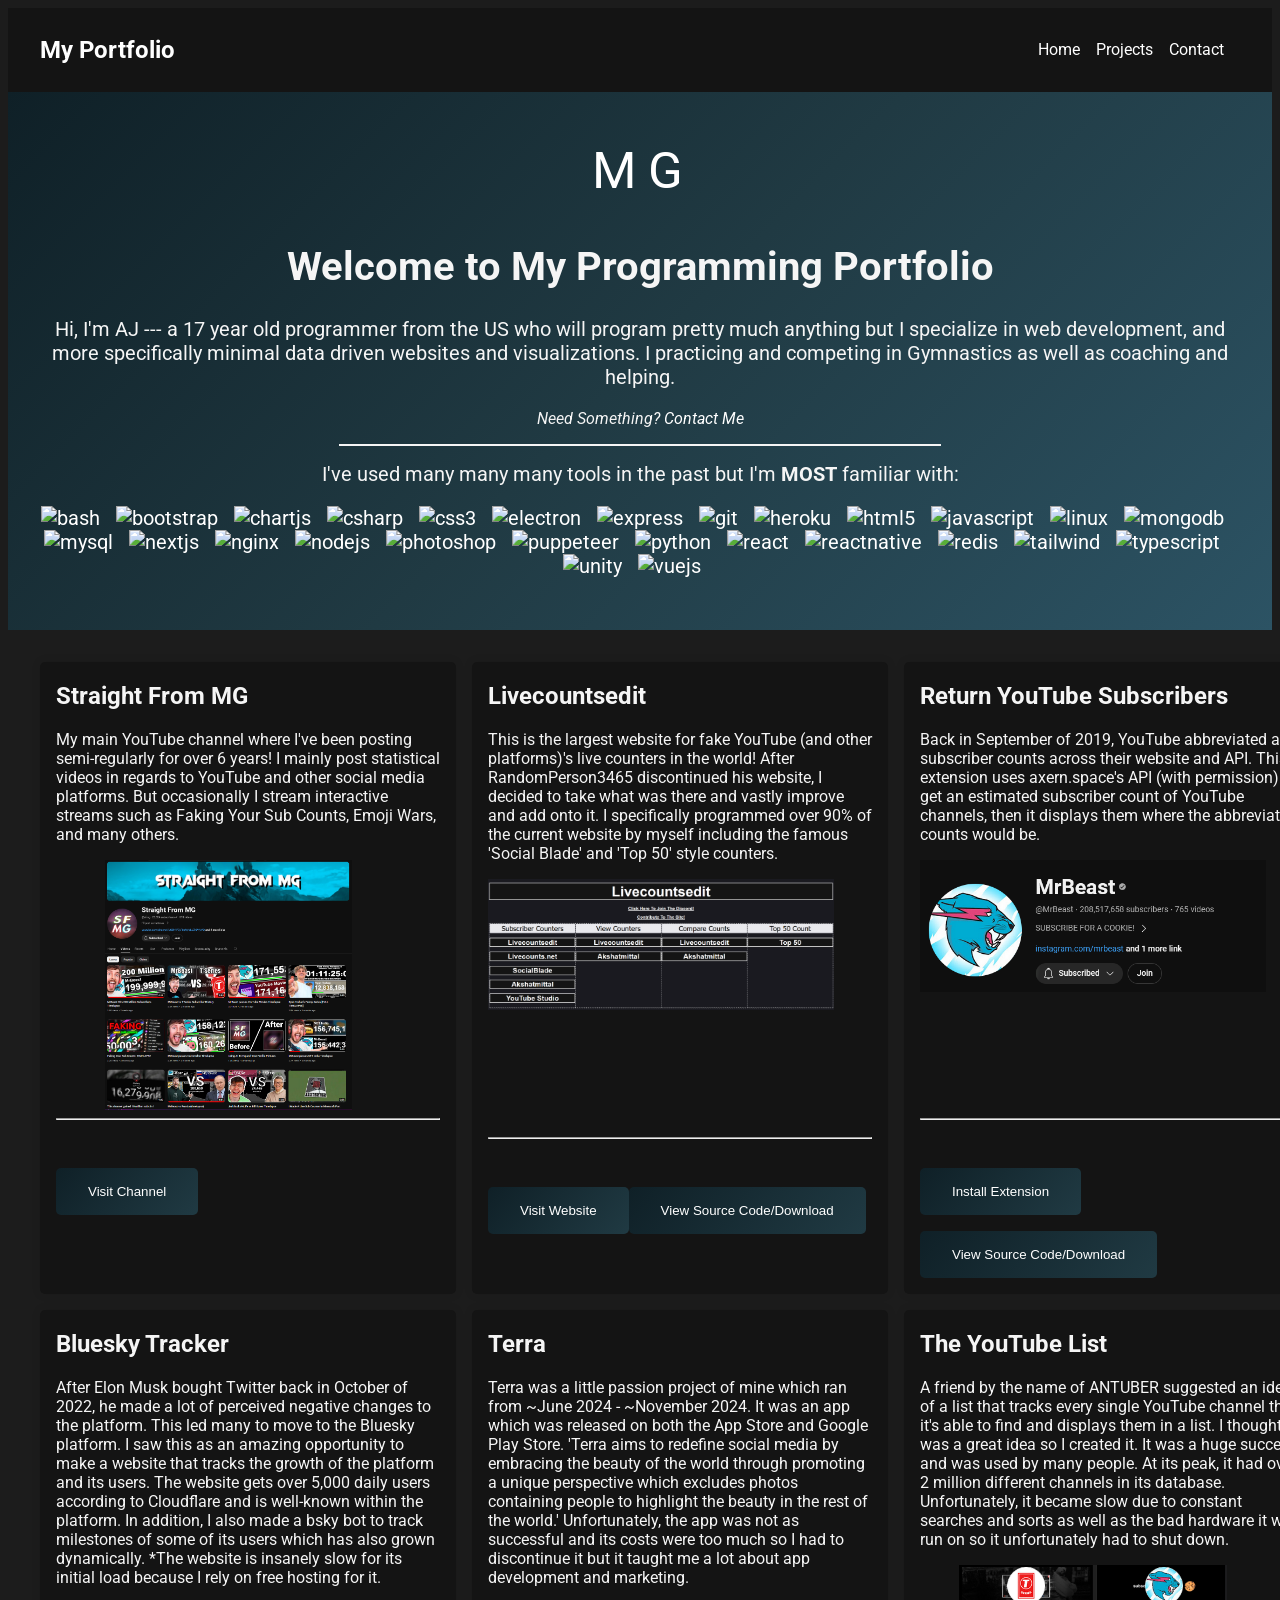
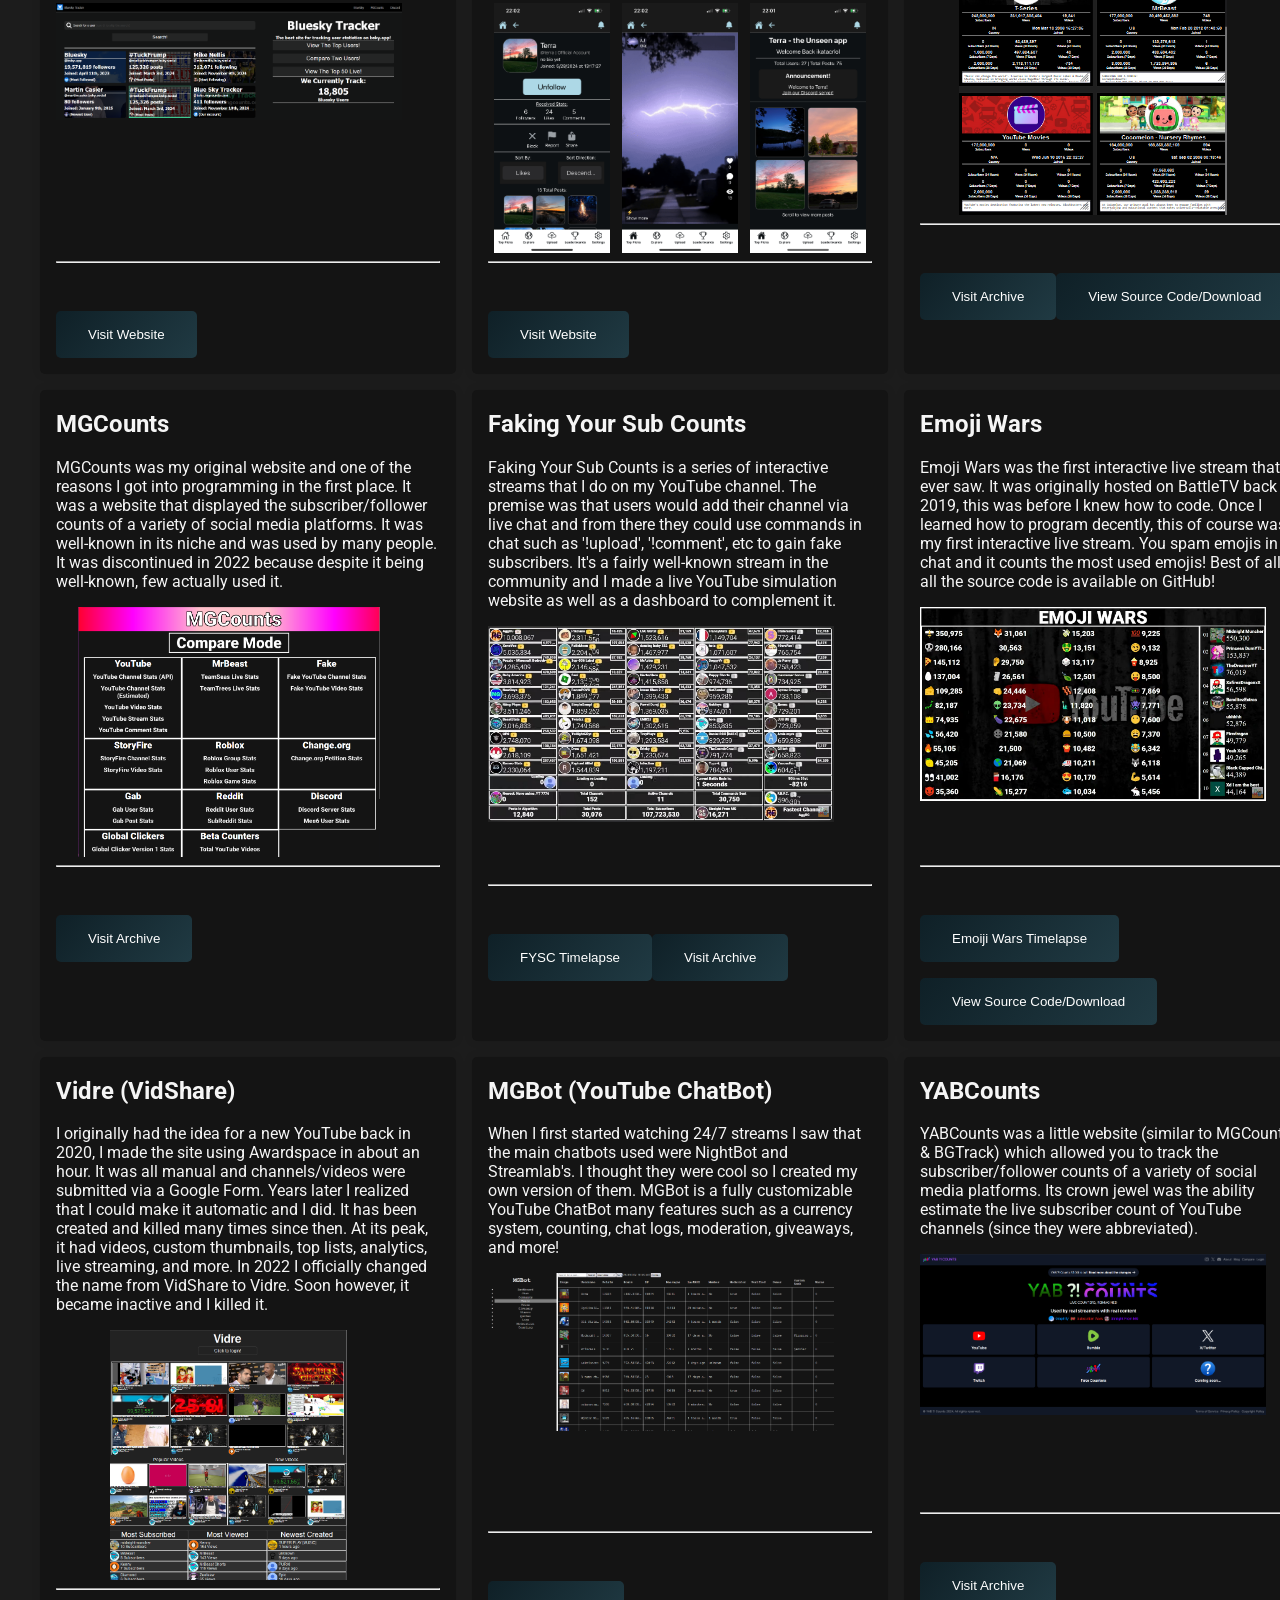
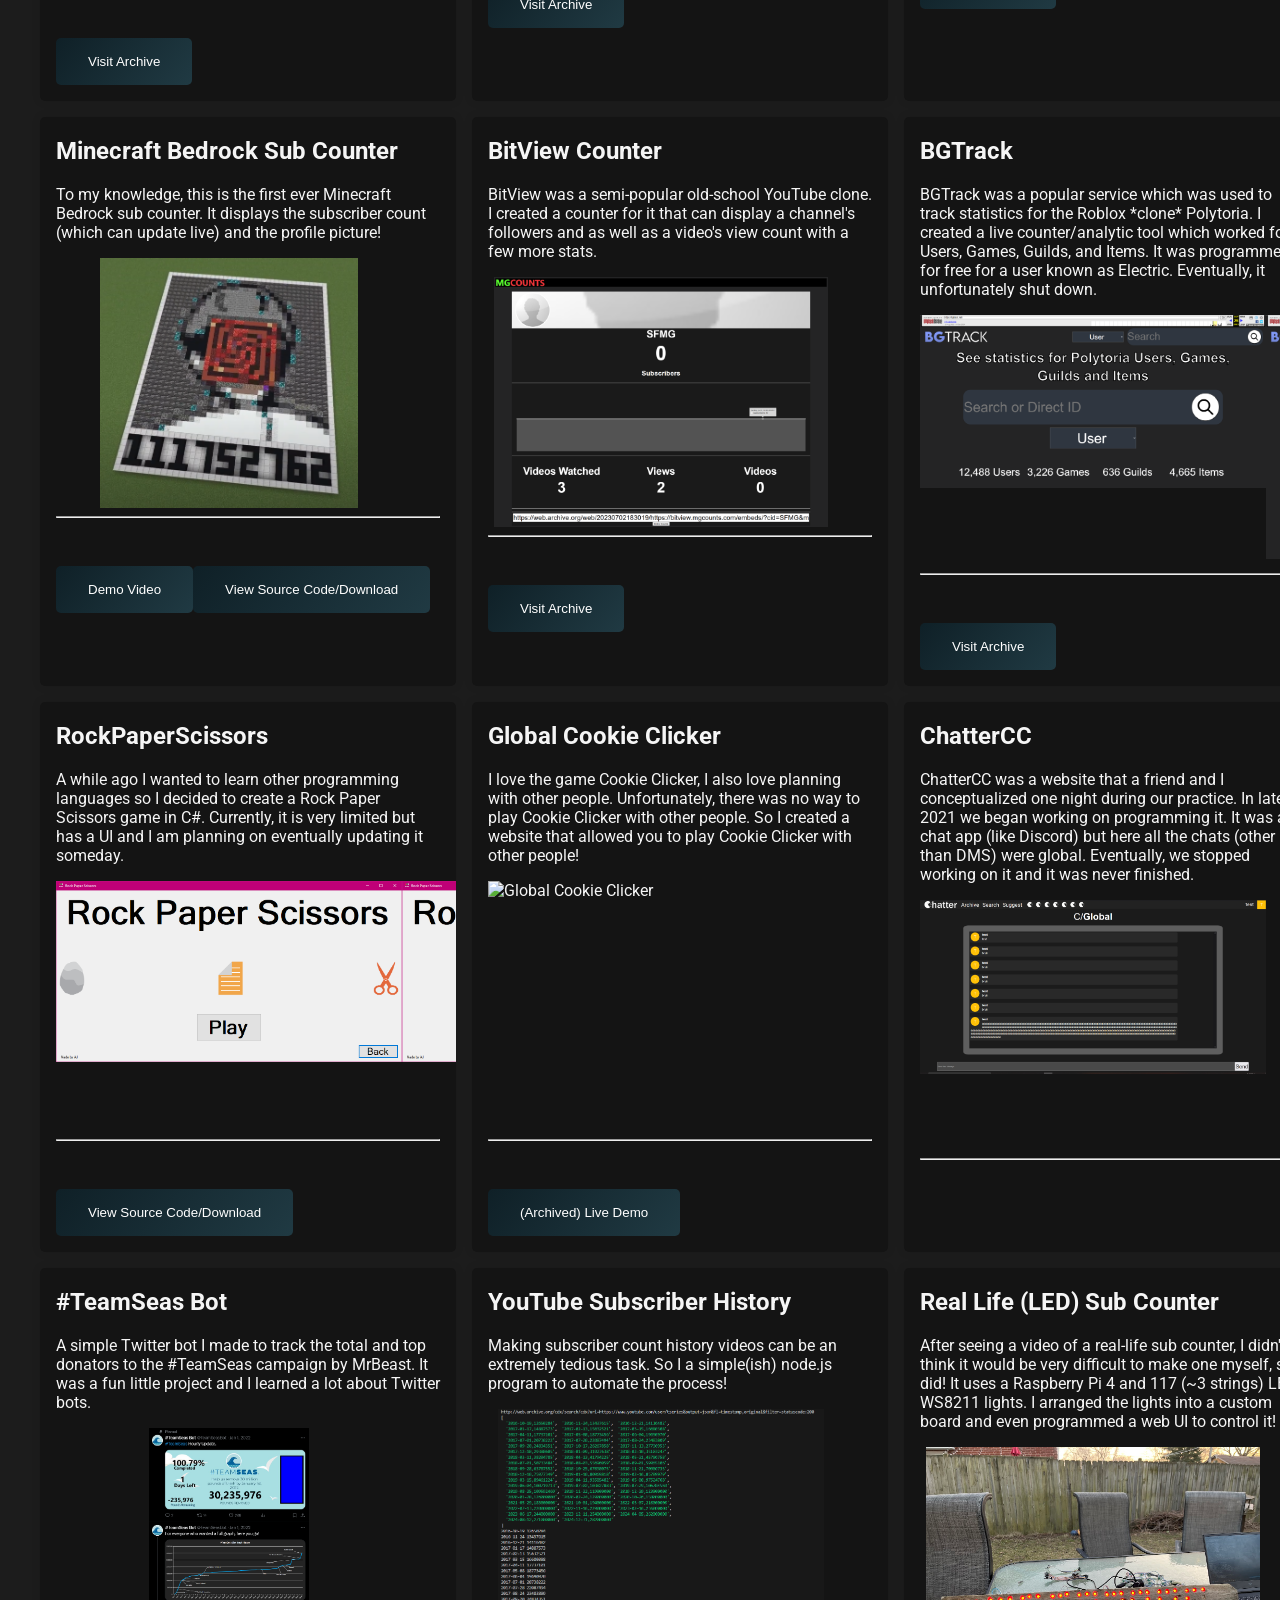
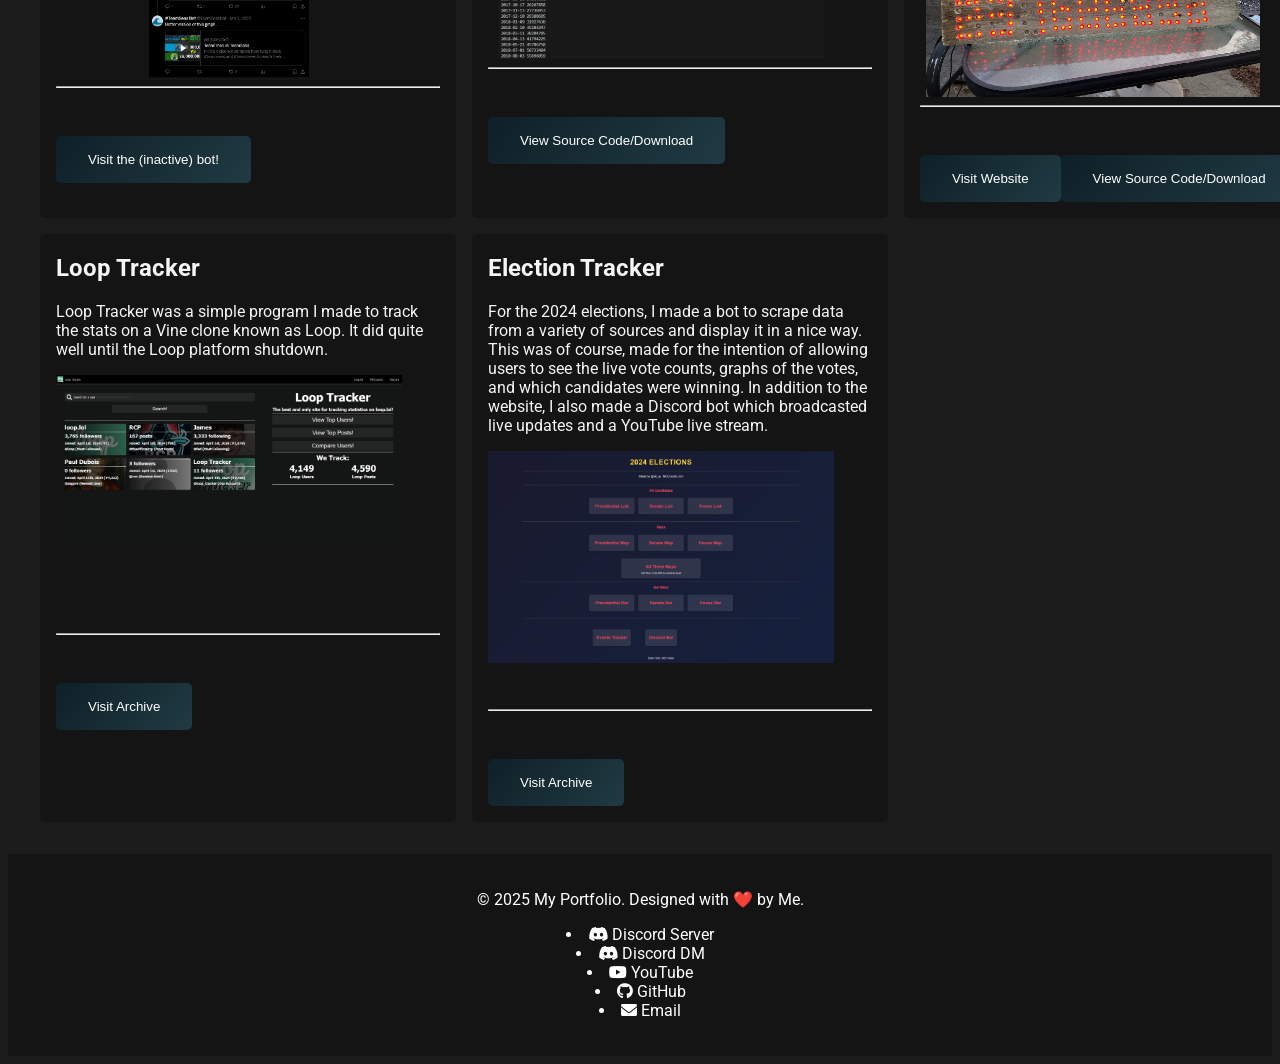
==== index.html @ f65248fb "Update index.html" ====
<!DOCTYPE html>
<html lang="en">

<head>
    <meta charset="UTF-8">
    <meta name="viewport" content="width=device-width, initial-scale=1.0">
    <title>Programming Portfolio</title>
    <link href="https://cdnjs.cloudflare.com/ajax/libs/font-awesome/6.0.0/css/all.min.css" rel="stylesheet">
    <link rel="stylesheet" href="styles.css">
</head>

<body>
    <nav>
        <h1>My Portfolio</h1>
        <ul>
            <li><a href="#">Home</a></li>
            <li><a href="#portfolio">Projects</a></li>
            <li><a href="#contact">Contact</a></li>
        </ul>
    </nav>

    <header class="header">
        <div class="odometer">
            <div class="digit">
                <div class="digit-container digit1 hidden">A B C D E F G F I J K L M N O P Q R S T U V W X Y Z</div>
            </div>
            <div class="digit">
                <div class="digit-container digit2 hidden">A B C D E F G F I J K L M N O P Q R S T U V W X Y Z</div>
            </div>
            <div class="digit">
                <div class="digit-container digit3 hidden">A B C D E F G F I J K L M N O P Q R S T U V W X Y Z</div>
            </div>
            <div class="digit">
                <div class="digit-container digit4 hidden">A B C D E F G F I J K L M N O P Q R S T U V W X Y Z</div>
            </div>
            <div class="digit">
                <div class="digit-container digit5 hidden">A B C D E F G F I J K L M N O P Q R S T U V W X Y Z</div>
            </div>
            <div class="digit">
                <div class="digit-container digit6 hidden">A B C D E F G F I J K L M N O P Q R S T U V W X Y Z</div>
            </div>
            <div class="digit">
                <div class="digit-container digit7 hidden">A B C D E F G F I J K L M N O P Q R S T U V W X Y Z</div>
            </div>
            <div class="digit">
                <div class="digit-container digit8 hidden">A B C D E F G F I J K L M N O P Q R S T U V W X Y Z</div>
            </div>
            <div class="digit">
                <div class="digit-container digit9 hidden">A B C D E F G F I J K L M N O P Q R S T U V W X Y Z</div>
            </div>
            <div class="digit">
                <div class="digit-container digit10 hidden">A B C D E F G F I J K L M N O P Q R S T U V W X Y Z</div>
            </div>
            <div class="digit">
                <div class="digit-container digit11 hidden">A B C D E F G F I J K L M N O P Q R S T U V W X Y Z</div>
            </div>
            <div class="digit">
                <div class="digit-container digit12 hidden">A B C D E F G F I J K L M N O P Q R S T U V W X Y Z</div>
            </div>
            <div class="digit">
                <div class="digit-container digit13 hidden">A B C D E F G F I J K L M N O P Q R S T U V W X Y Z</div>
            </div>
            <div class="digit">
                <div class="digit-container digit14 hidden">A B C D E F G F I J K L M N O P Q R S T U V W X Y Z</div>
            </div>
        </div>
        <h1>Welcome to My Programming Portfolio</h1>
        <p>Hi, I'm AJ --- a 17 year old programmer from the US who will program pretty much anything but I specialize in
            web
            development, and more specifically minimal data driven websites and visualizations. I practicing and
            competing in Gymnastics as well as coaching and helping.</p>
        <i>Need Something? <a href="#footer">Contact Me</a></i>
        <hr>
        <p>I've used many many many tools in the past but I'm <b>MOST</b> familiar with:</p>
        <p id="programs"></p>
    </header>

    <section id="portfolio"></section>

    <modal id="expandedImg">
        <span class="close">&times;</span>
        <img src="" id="img_expanded">
    </modal>

    <footer id="contact">
        <p>&copy; 2025 My Portfolio. Designed with ❤️ by Me.</p>
        <p>
            <li><a href="https://discord.com/invite/UsEfksU"><i class="fab fa-discord"></i> Discord Server</a></li>
            <li><a href="https://discord.com/users/560217167996649483"><i class="fab fa-discord"></i> Discord DM</a>
            </li>
            <li><a href="https://youtube.com/@sfmg"><i class="fab fa-youtube"></i> YouTube</a></li>
            <li><a href="https://github.com/mgcountss"><i class="fab fa-github"></i> GitHub</a></li>
            <li> <a href="mailto:straightfrommgyt@gmail.com"><i class="fas fa-envelope"></i> Email</a></li>
        </p>
    </footer>
    <script src="programs.js"></script>
    <script src="portfolio.js"></script>
    <script src="script.js"></script>
</body>

</html>
---- styles.css ----
@import "https://fonts.googleapis.com/css2?family=Roboto:wght@400;700&display=swap";

body {
    font-family: 'Roboto', sans-serif;
    background: #1c1c1c;
    color: #f5f5f5;
}

a {
    color: #FFF;
    text-decoration: none;
}

a:hover {
    text-decoration: underline;
}

nav {
    background: #141414
}

footer {
    background: #141414;
    color: #fff;
    text-align: center;
    padding: 20px 0;
}

header {
    text-align: center;
    padding: 2rem;
    background-size: 200% 20%;
    background: linear-gradient(135deg, #0f2027, #203a43, #2c5364);
    -webkit-animation: Animation 3s ease infinite;
    -moz-animation: Animation 3s ease infinite;
    animation: Animation 3s ease infinite;
}

nav {
    display: flex;
    justify-content: space-between;
    align-items: center;
    padding: .5rem 2rem;
}

nav h1 {
    color: #fff;
}

nav ul {
    display: flex;
    list-style: none;
}

nav ul li {
    margin-right: 1rem;
}

header h1 {
    font-size: 2.5rem;
}

header p {
    font-size: 1.25rem;
    margin-top: 1rem;
}

header hr {
    width: 50%;
    margin: 1rem auto;
    border: 1px solid #f5f5f5;
}

header p img {
    margin-right: 1rem;
}

#expandedImg {
    /*parent modal*/
    display: none;
    position: fixed;
    z-index: 1;
    padding-top: 100px;
    left: 0;
    top: 0;
    width: 100%;
    height: 100%;
    overflow: auto;
    background-color: rgba(0, 0, 0, 0.9);
}

#img_expanded {
    /*child modal*/
    display: none;
    margin: auto;
    display: block;
    width: 80%;
    max-width: 700px;
    height: auto;
    border-radius: 5px;
    box-shadow: 0 0 10px rgba(0, 0, 0, .1);
    transition: all .3s;
    position: relative;
    cursor: pointer;
}

#img_expanded {
    display: block;
    width: 100%;
    height: 100%;
    object-fit: contain;
    cursor: pointer;
    border-radius: 5px;
    box-shadow: 0 0 10px rgba(0, 0, 0, .1);
    transition: all .3s;
    position: relative;
    width: 30vw;
}

.close {
    position: absolute;
    right: 25px;
    top: 0;
    color: #f1f1f1;
    font-size: 35px;
    font-weight: bold;
    transition: 0.3s;
    cursor: pointer;
}

#portfolio {
    display: grid;
    grid-template-columns: repeat(3, 1fr);
    gap: 1rem;
    padding: 2rem;
}

.project {
    background: #141414;
    padding: 1rem;
    padding-top: 0rem;
    border-radius: 5px;
    box-shadow: 0 0 10px rgba(0, 0, 0, .1);
    transition: all .3s;
    position: relative;
    width: 30vw;
    overflow: hidden;
}

.project-image {
    object-fit: scale-down;
    object-position: top;
}

.button {
    display: inline-block;
    padding: 1rem 2rem;
    color: #fff;
    border: none;
    border-radius: 5px;
    cursor: pointer;
    text-align: center;
    margin-top: 1rem;
    transition: all .5s;
    
    background: linear-gradient(130deg, #0f2027, #203a43, #2c5364);
    background-size: 200% 200%;
    -webkit-animation: Animation 3s ease infinite;
    -moz-animation: Animation 3s ease infinite;
    animation: Animation 3s ease infinite;
}

.button:hover {
    scale: 1.2;
}

@-webkit-keyframes Animation {
    0% {
        background-position: 10% 0%
    }

    50% {
        background-position: 91% 100%
    }

    100% {
        background-position: 10% 0%
    }
}

@-moz-keyframes Animation {
    0% {
        background-position: 10% 0%
    }

    50% {
        background-position: 91% 100%
    }

    100% {
        background-position: 10% 0%
    }
}

@keyframes Animation {
    0% {
        background-position: 10% 0%
    }

    50% {
        background-position: 91% 100%
    }

    100% {
        background-position: 10% 0%
    }
}

@keyframes identifier {}

.extra-space {
    margin-bottom: 2rem;
}

.img-grid {
    display: flex;
}

/*odometer styles*/
.odometer {
    height: 1.5em;
    width: 100%;
    padding-top: 1rem;
    color: #fff;
    text-align: center;
    display: inline-block;
    font-size: 4vw;
}

.digit {
    margin: -.5vw;
    display: inline-block;
    height: 1.5em;
    width: 1em;
    overflow: hidden;
}

.digit:first-child {
    border-left: none;
}

.digit-container {
    line-height: 1.5em;
}

.hidden {
    display: none;
}

.animate1 {
    -webkit-animation: slide 3s ease infinite;
    animation: slide 3s ease infinite;
}

.animate2 {
    -webkit-animation: slide 3s ease-out infinite;
    animation: slide 3s ease-out infinite;
}

.animate3 {
    -webkit-animation: slide 3s ease-in-out infinite;
    animation: slide 3s ease-in-out infinite;
}

@-webkit-keyframes slide {
    0% {
        -webkit-transform: translateY(-10em);
    }

    60% {
        transform: translateY(0);
    }

    100% {
        -webkit-transform: translateY(0);
    }
}

@keyframes slide {
    0% {
        transform: translateY(-10em);
    }

    60% {
        transform: translateY(0);
    }

    100% {
        transform: translateY(0);
    }
}
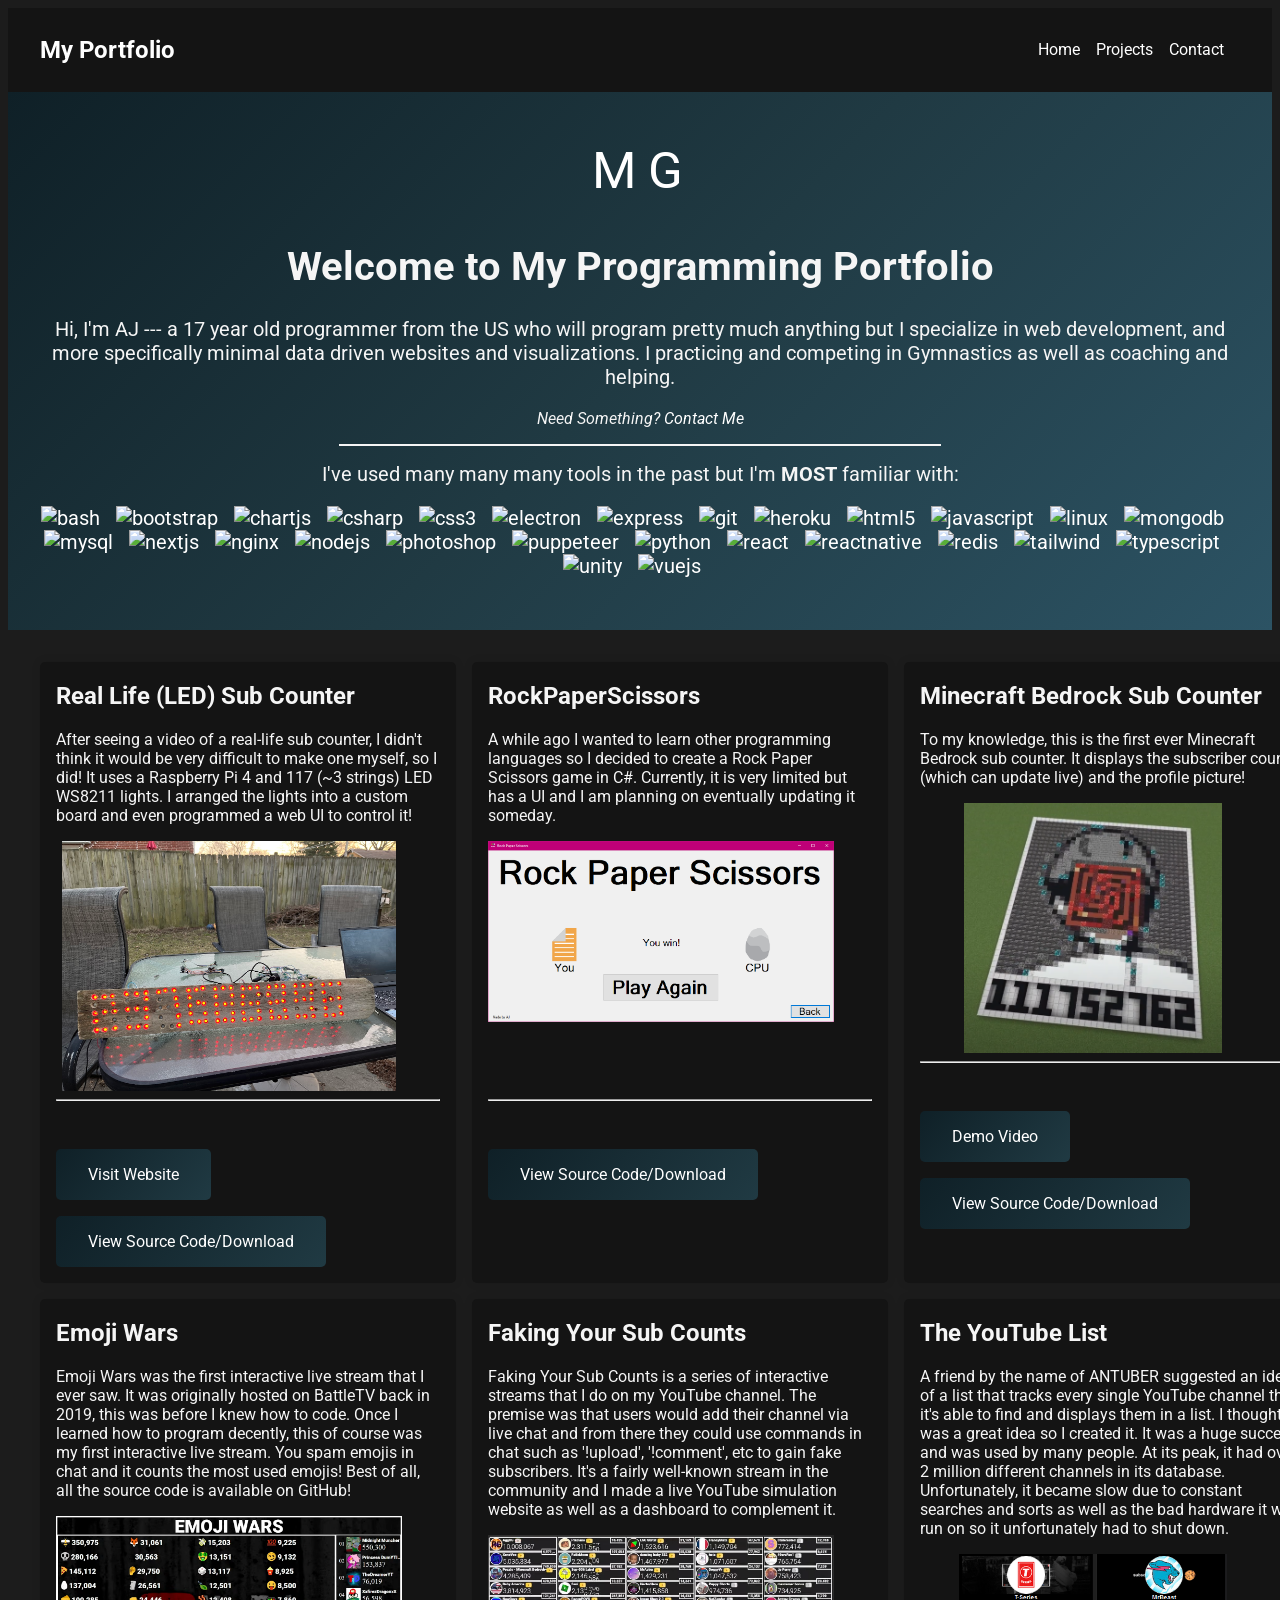
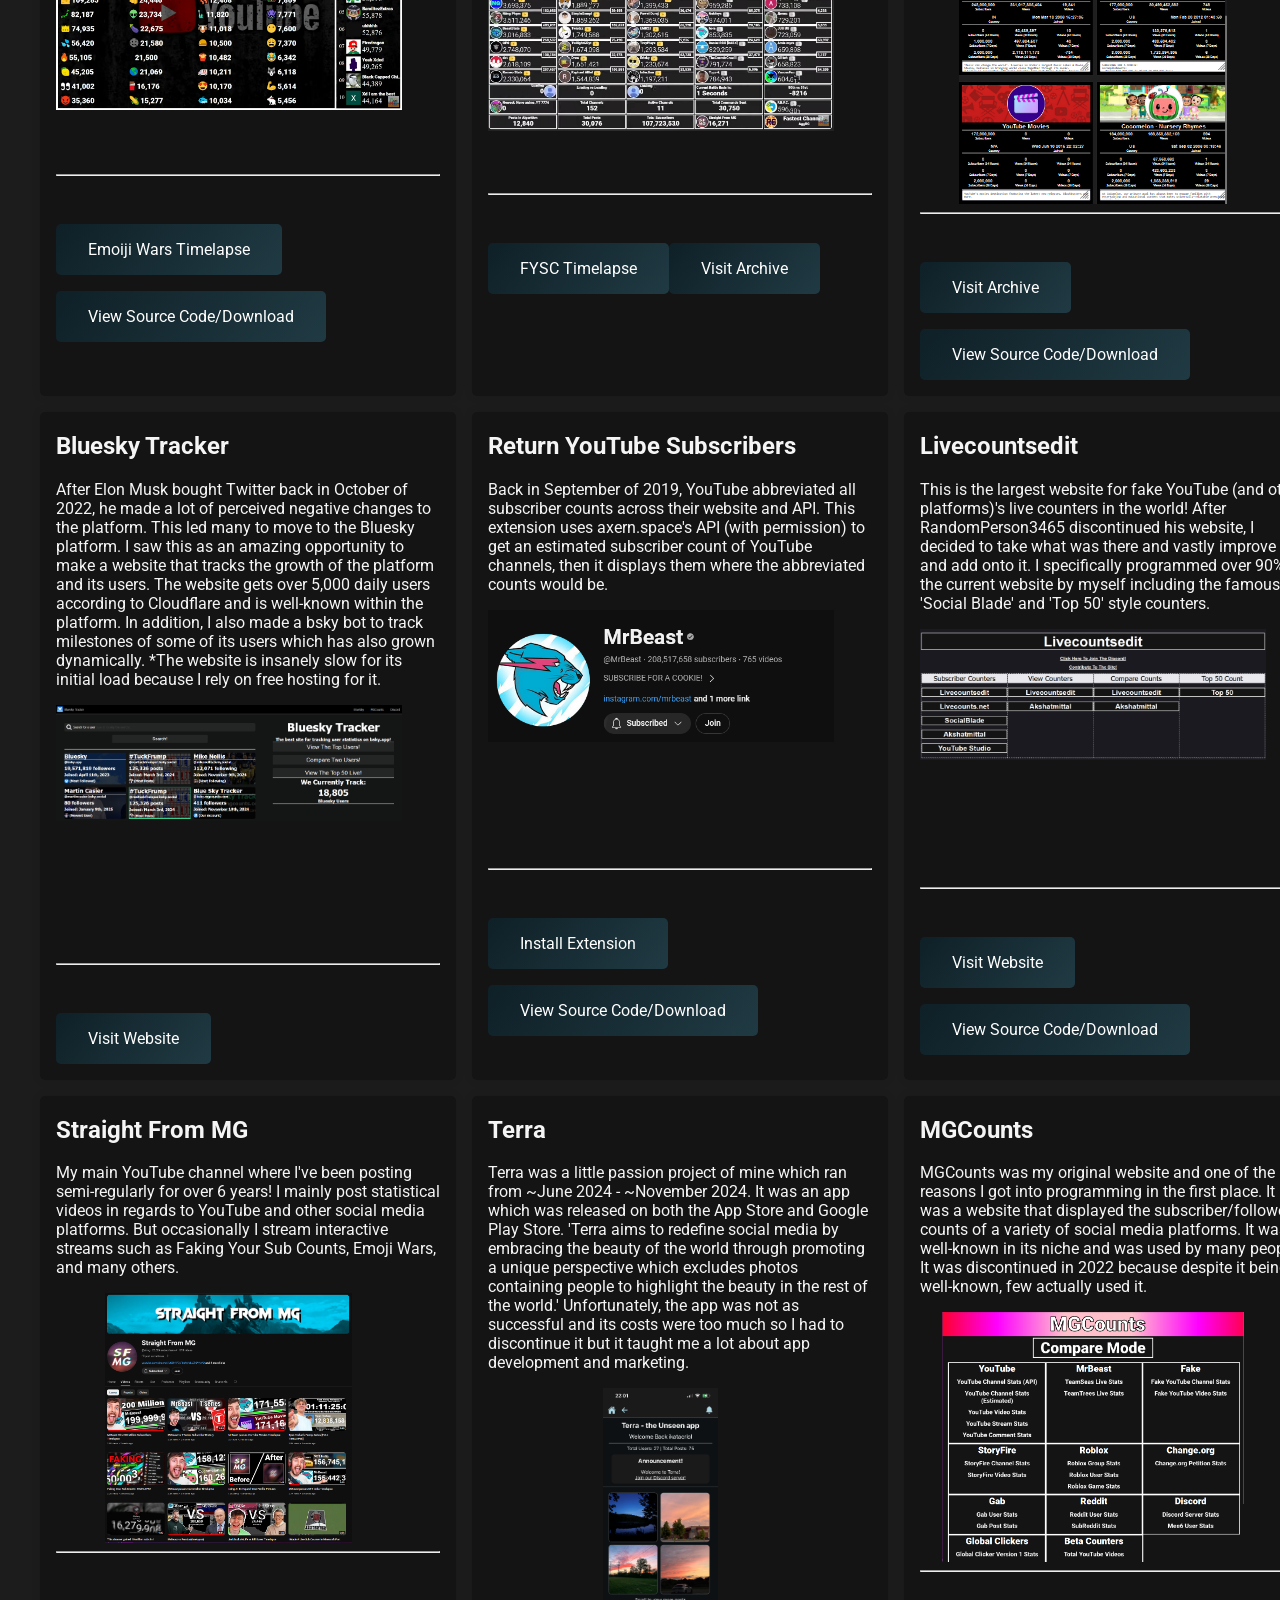
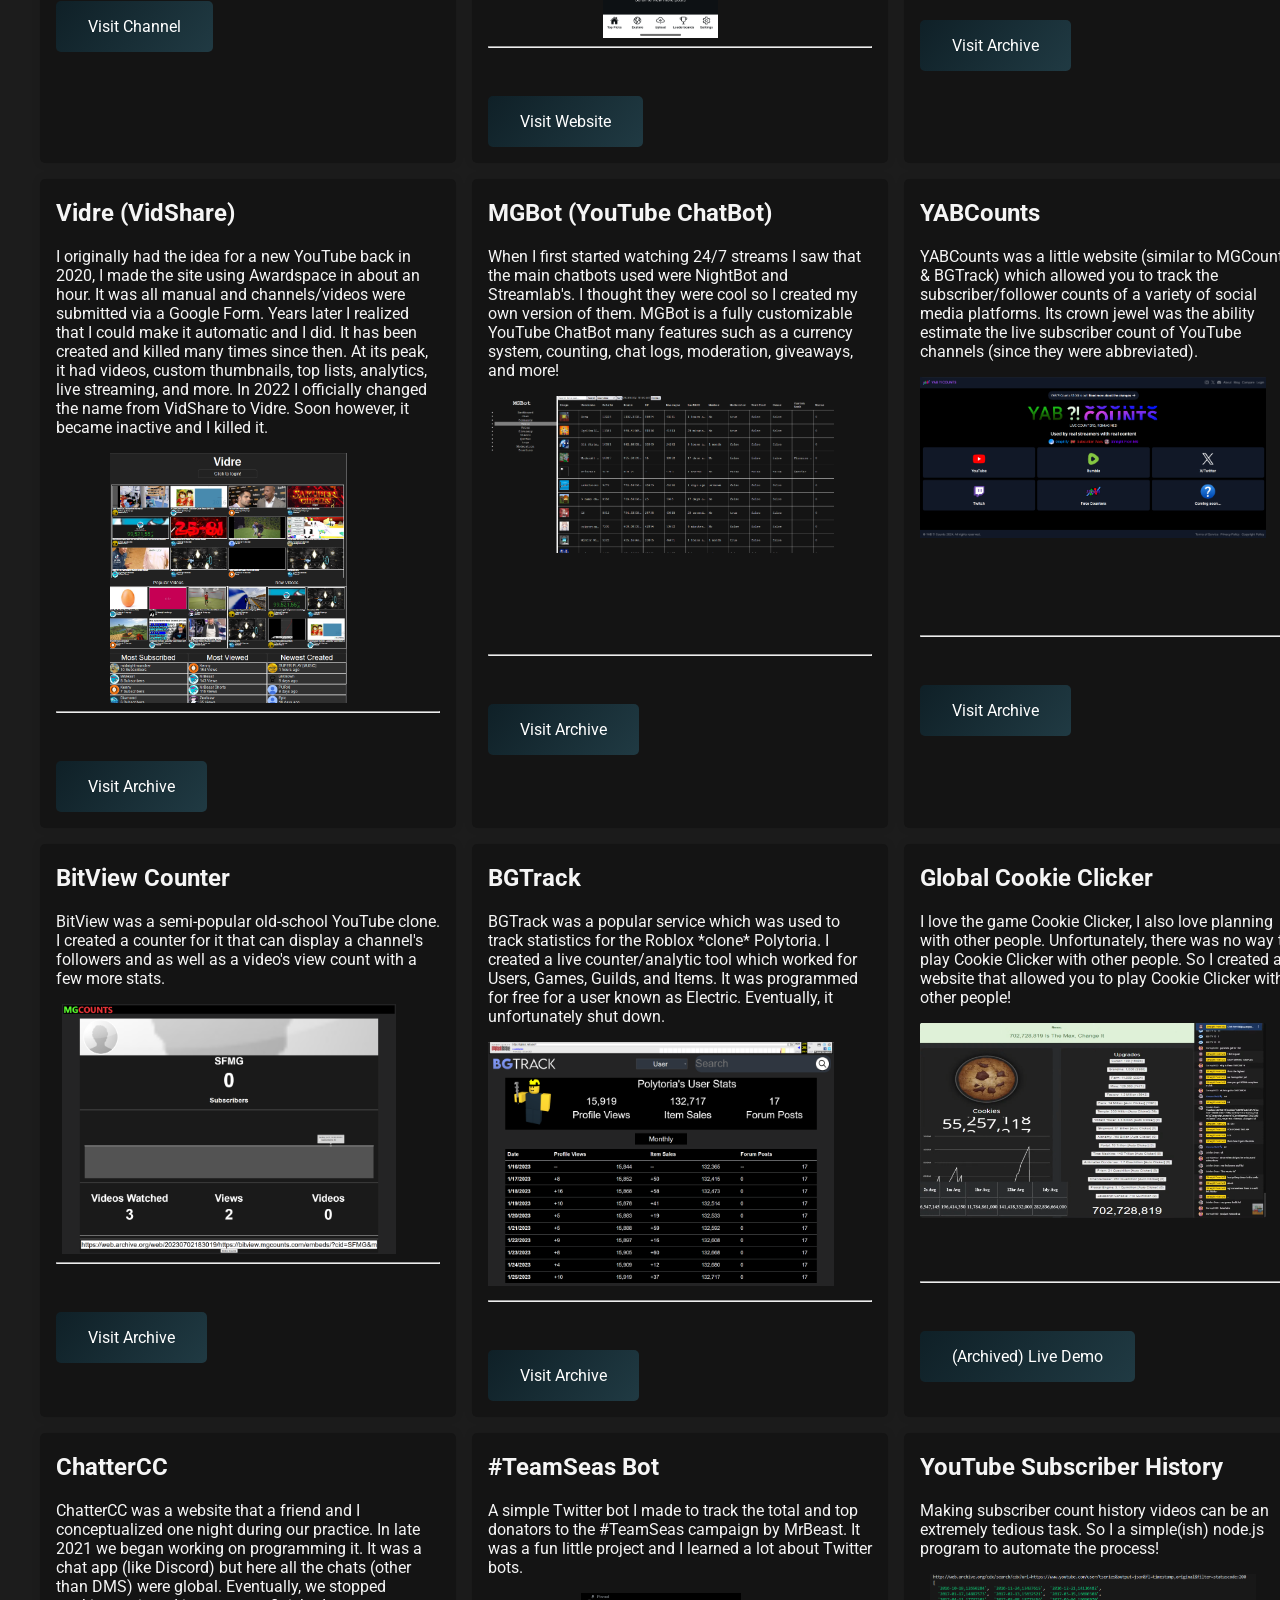
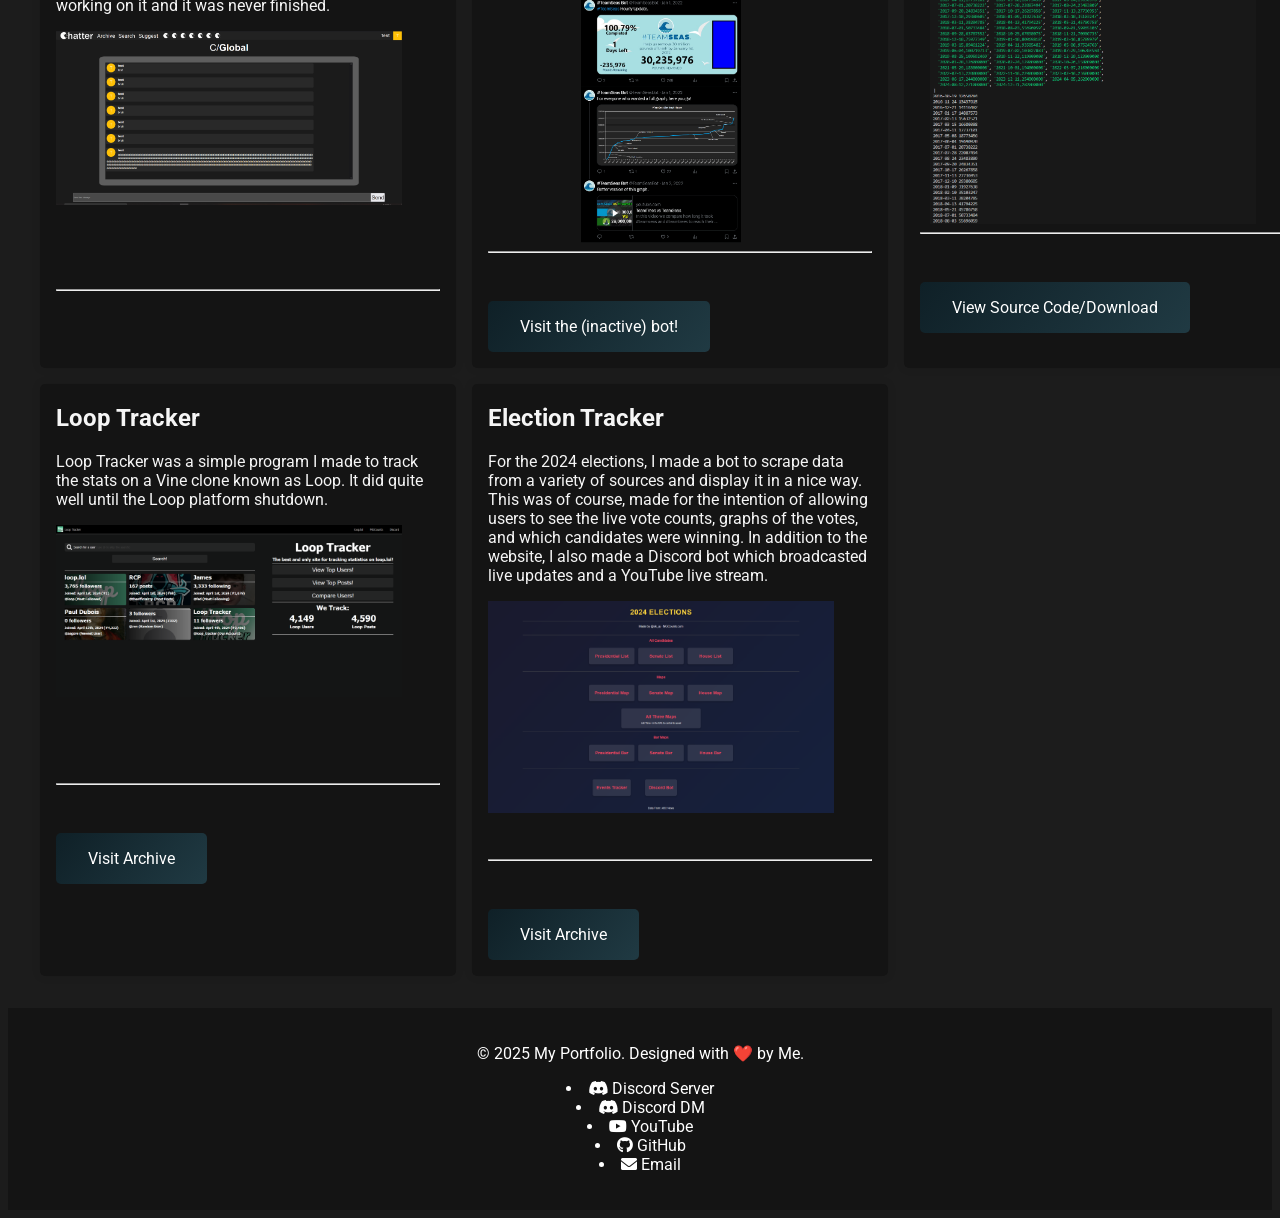
==== commit 50f3f963: "Update index.html" ====
--- a/index.html
+++ b/index.html
@@ -7,6 +7,8 @@
     <title>Programming Portfolio</title>
     <link href="https://cdnjs.cloudflare.com/ajax/libs/font-awesome/6.0.0/css/all.min.css" rel="stylesheet">
     <link rel="stylesheet" href="styles.css">
+    <script async src="https://pagead2.googlesyndication.com/pagead/js/adsbygoogle.js?client=ca-pub-5666487244102554"
+    crossorigin="anonymous"></script>
 </head>
 
 <body>
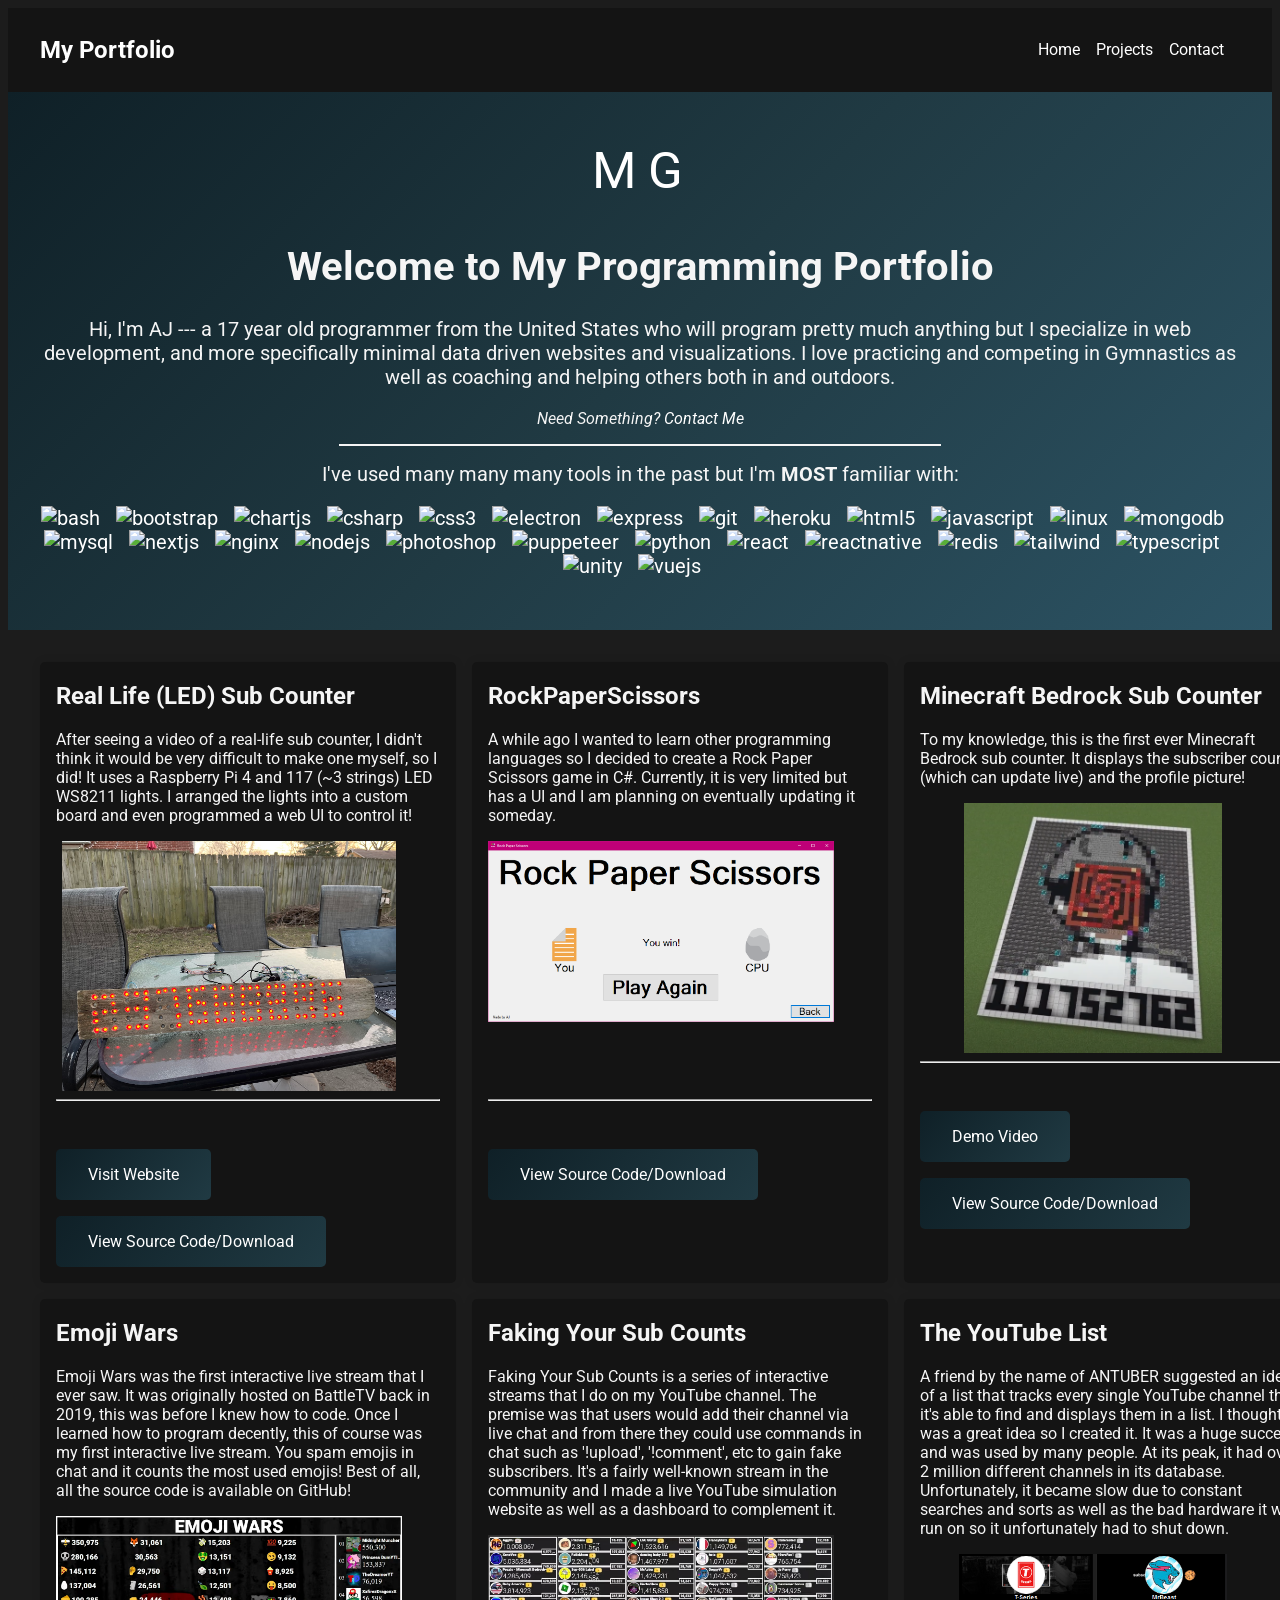
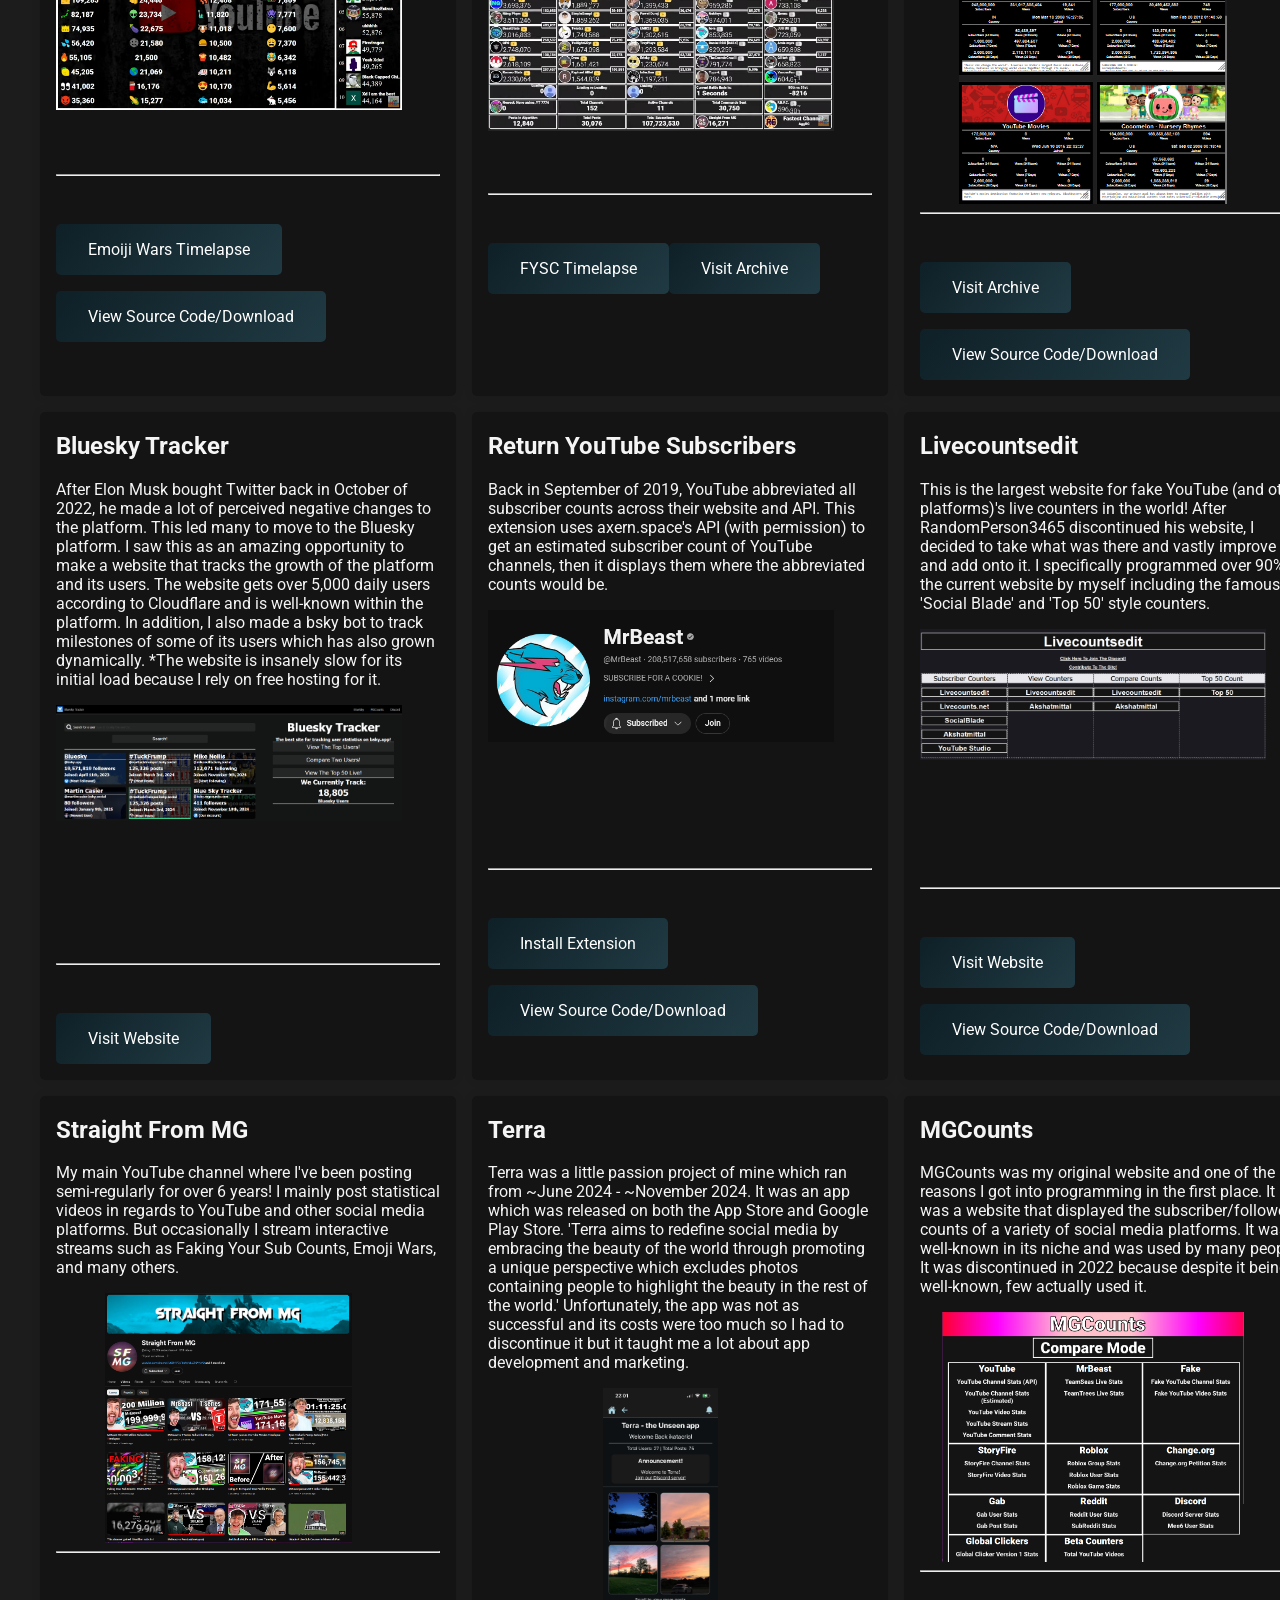
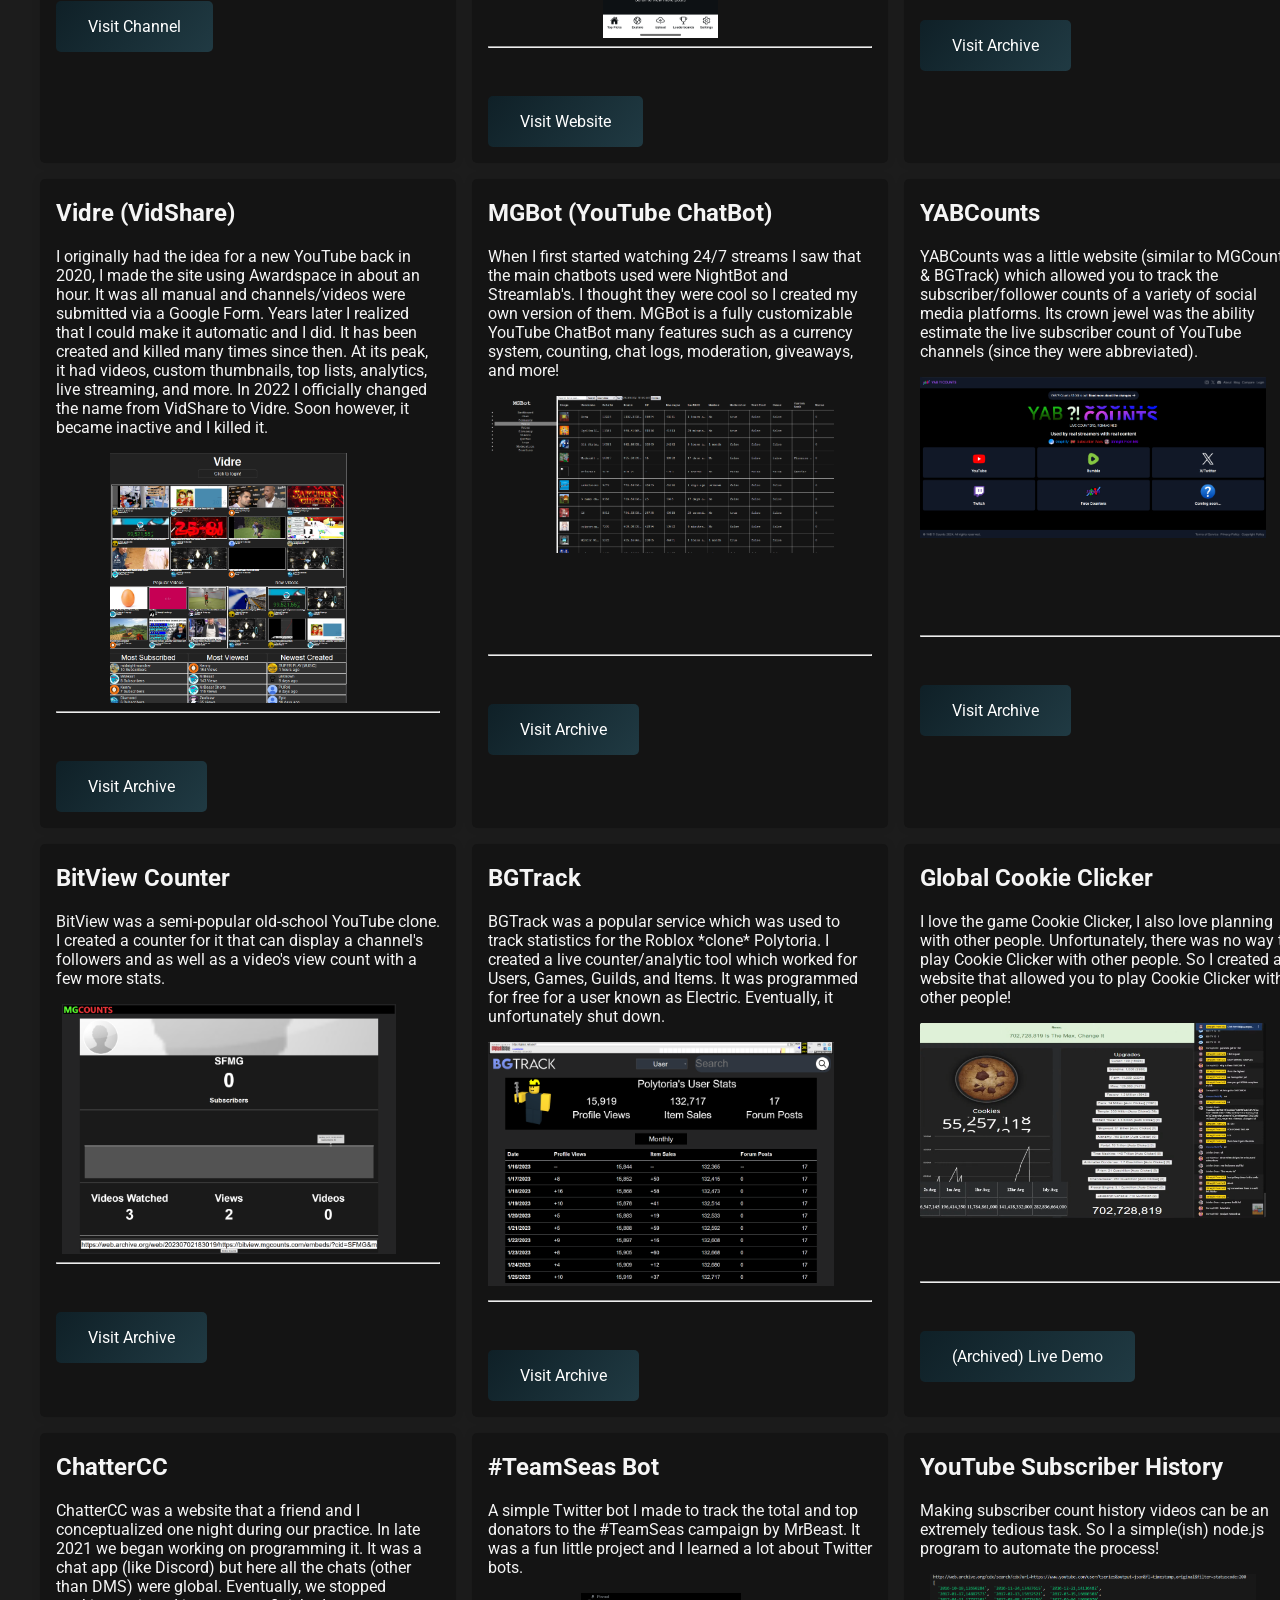
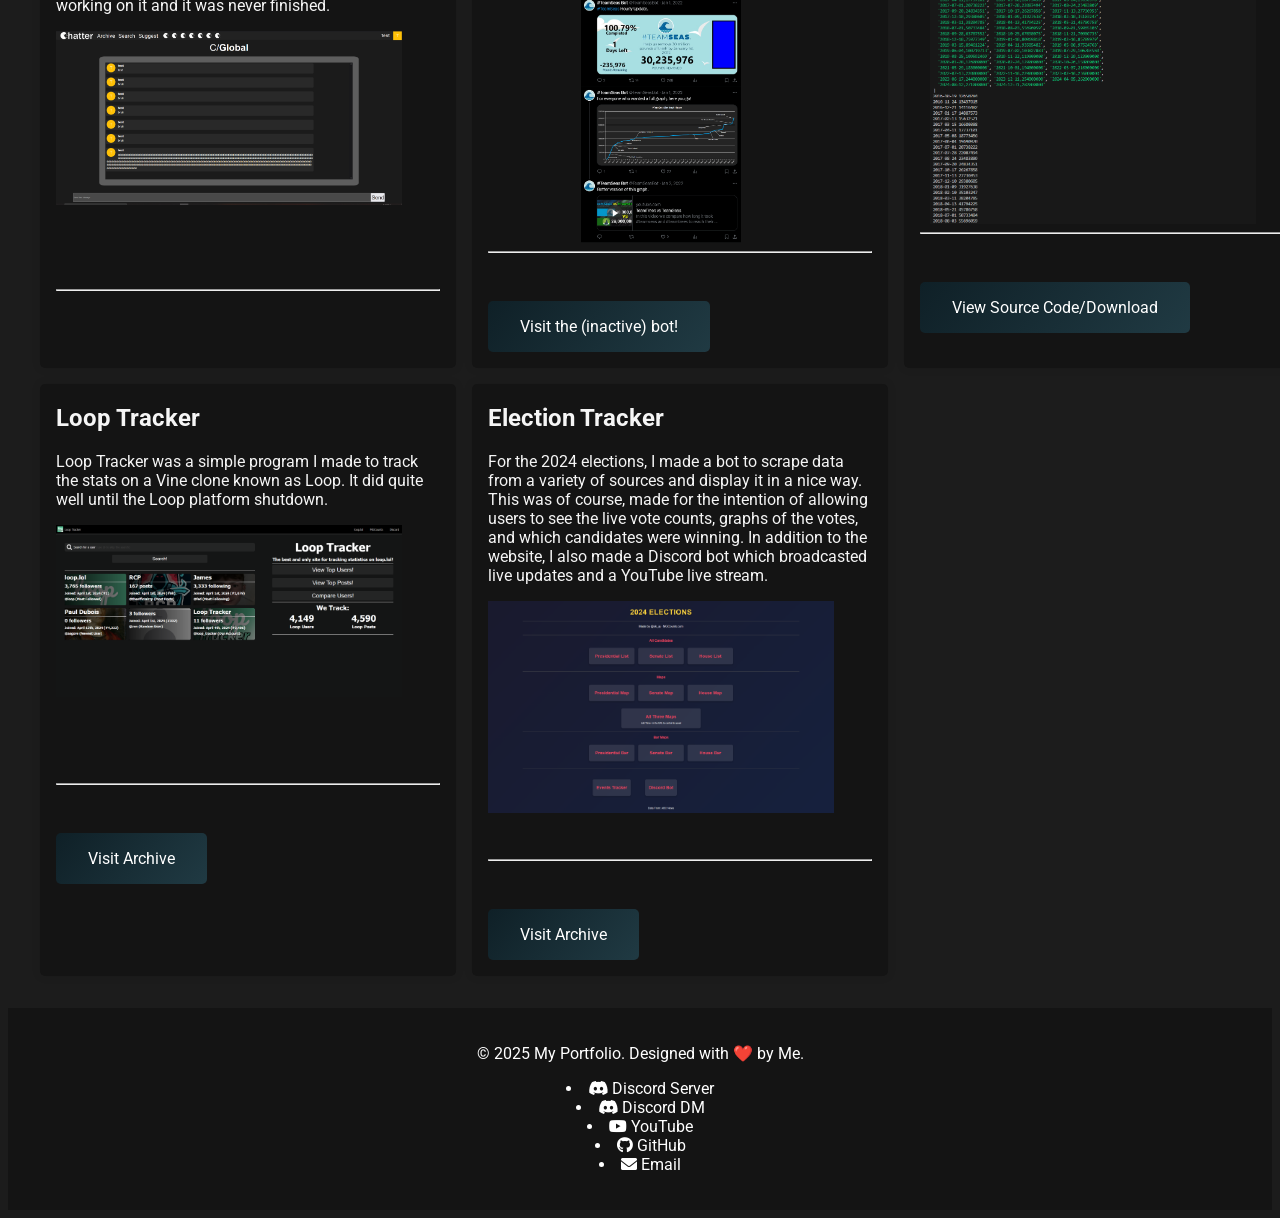
==== commit fbd06b3c: "Update index.html" ====
--- a/index.html
+++ b/index.html
@@ -67,10 +67,9 @@
             </div>
         </div>
         <h1>Welcome to My Programming Portfolio</h1>
-        <p>Hi, I'm AJ --- a 17 year old programmer from the US who will program pretty much anything but I specialize in
-            web
-            development, and more specifically minimal data driven websites and visualizations. I practicing and
-            competing in Gymnastics as well as coaching and helping.</p>
+        <p>Hi, I'm AJ --- a 17 year old programmer from the United States who will program pretty much anything but I specialize in
+            web development, and more specifically minimal data driven websites and visualizations. I love practicing and
+            competing in Gymnastics as well as coaching and helping others both in and outdoors.</p>
         <i>Need Something? <a href="#footer">Contact Me</a></i>
         <hr>
         <p>I've used many many many tools in the past but I'm <b>MOST</b> familiar with:</p>
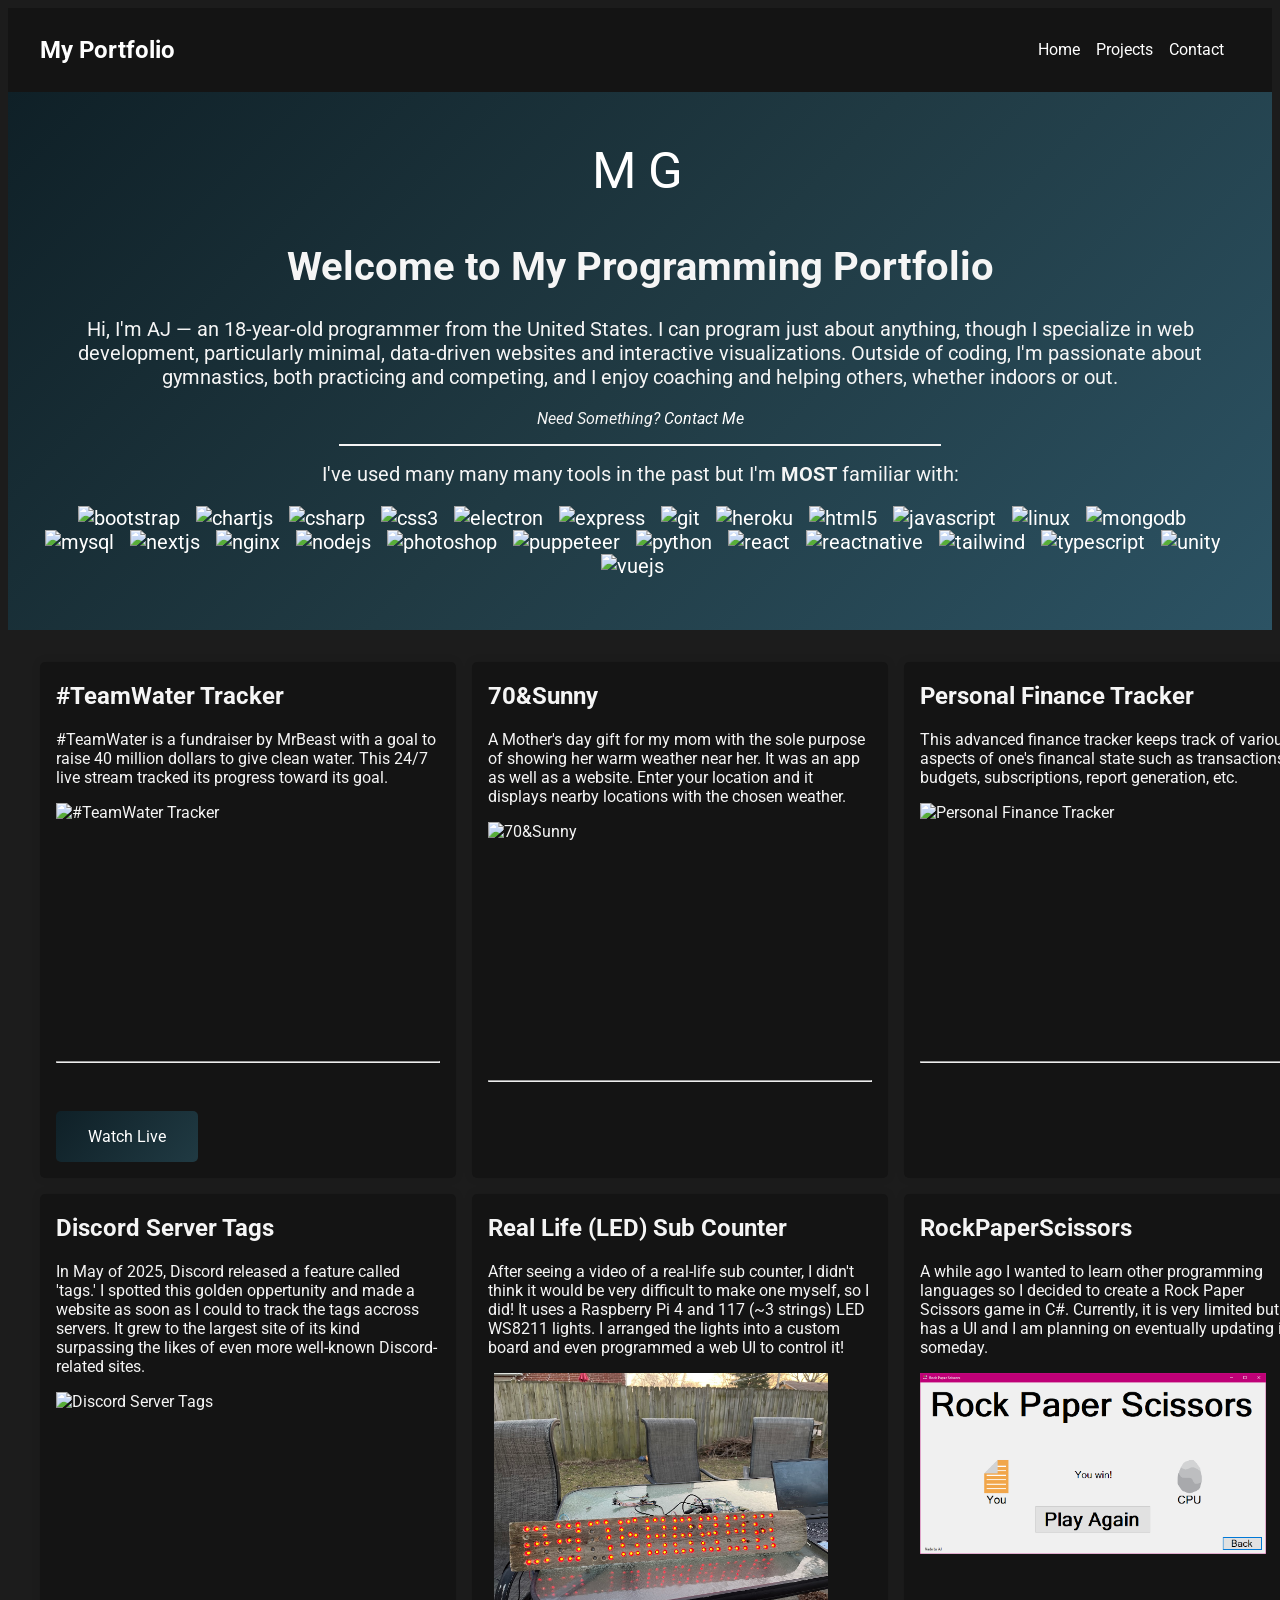
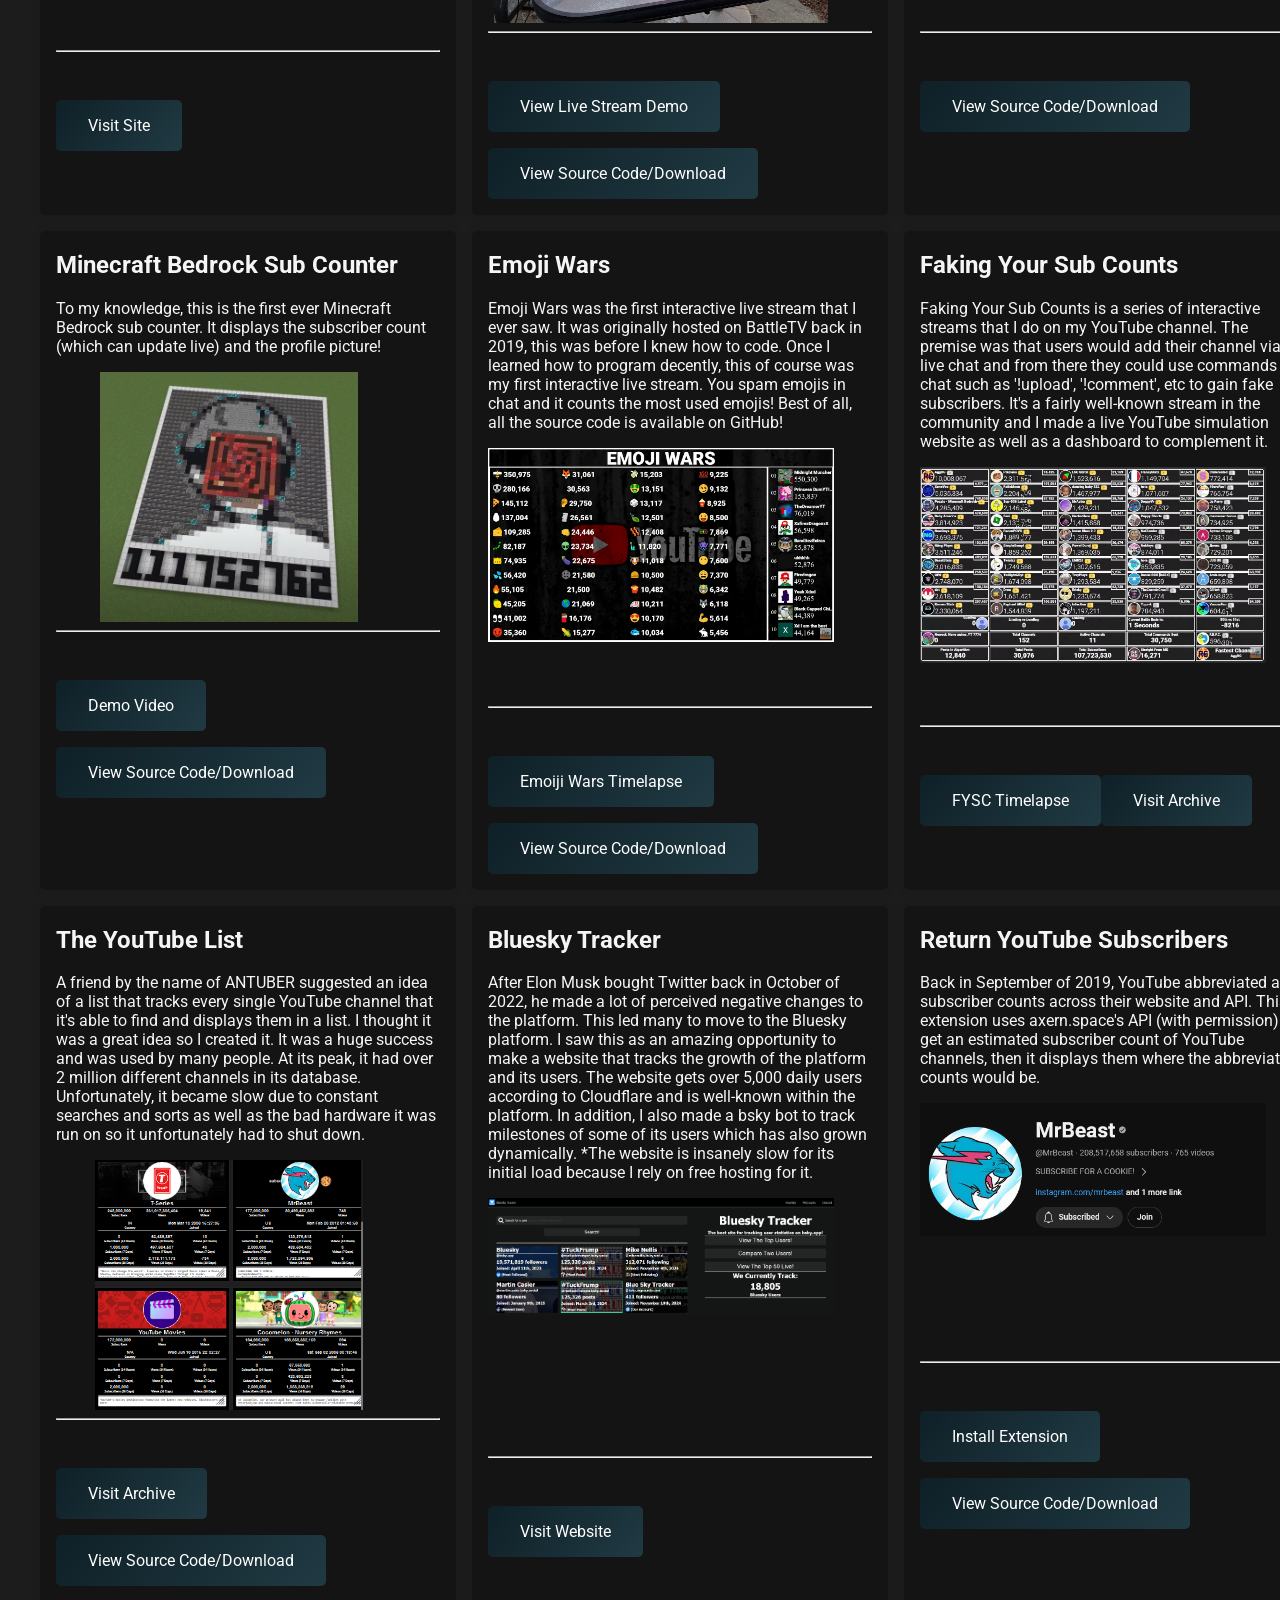
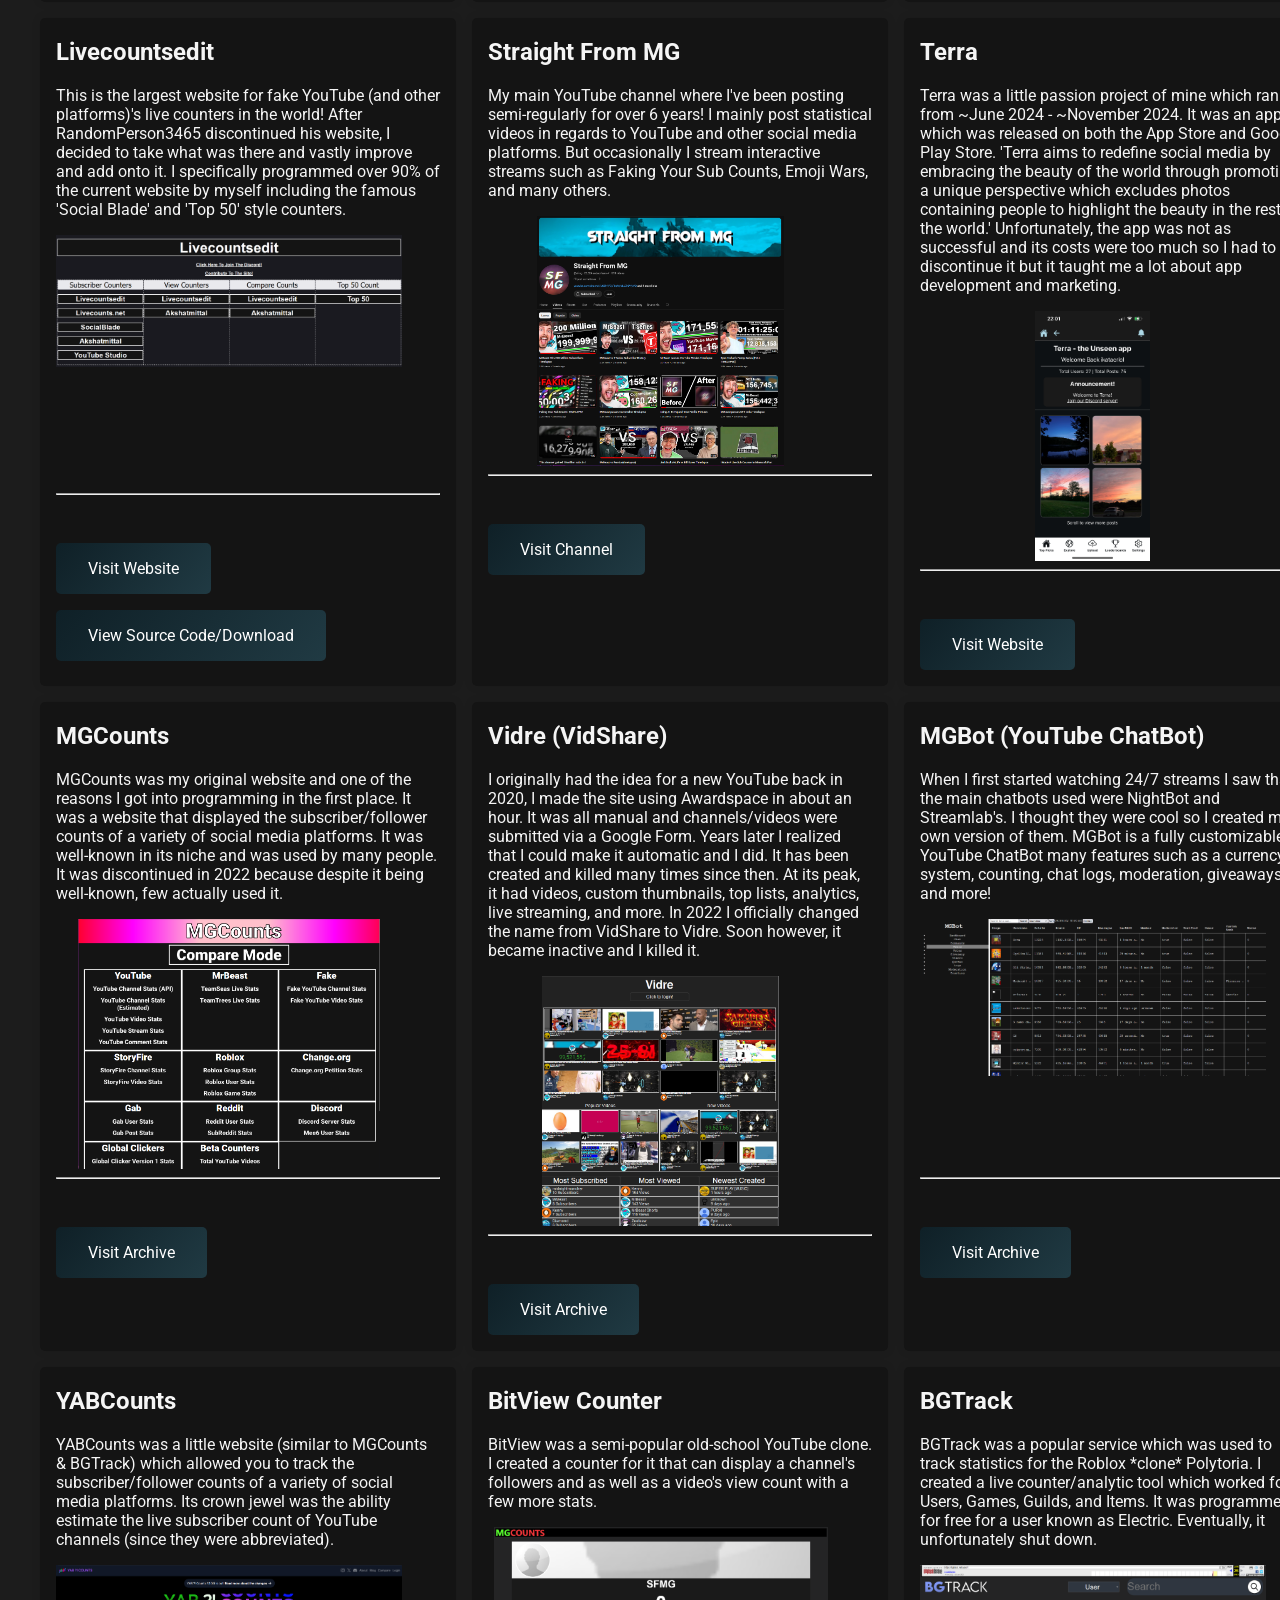
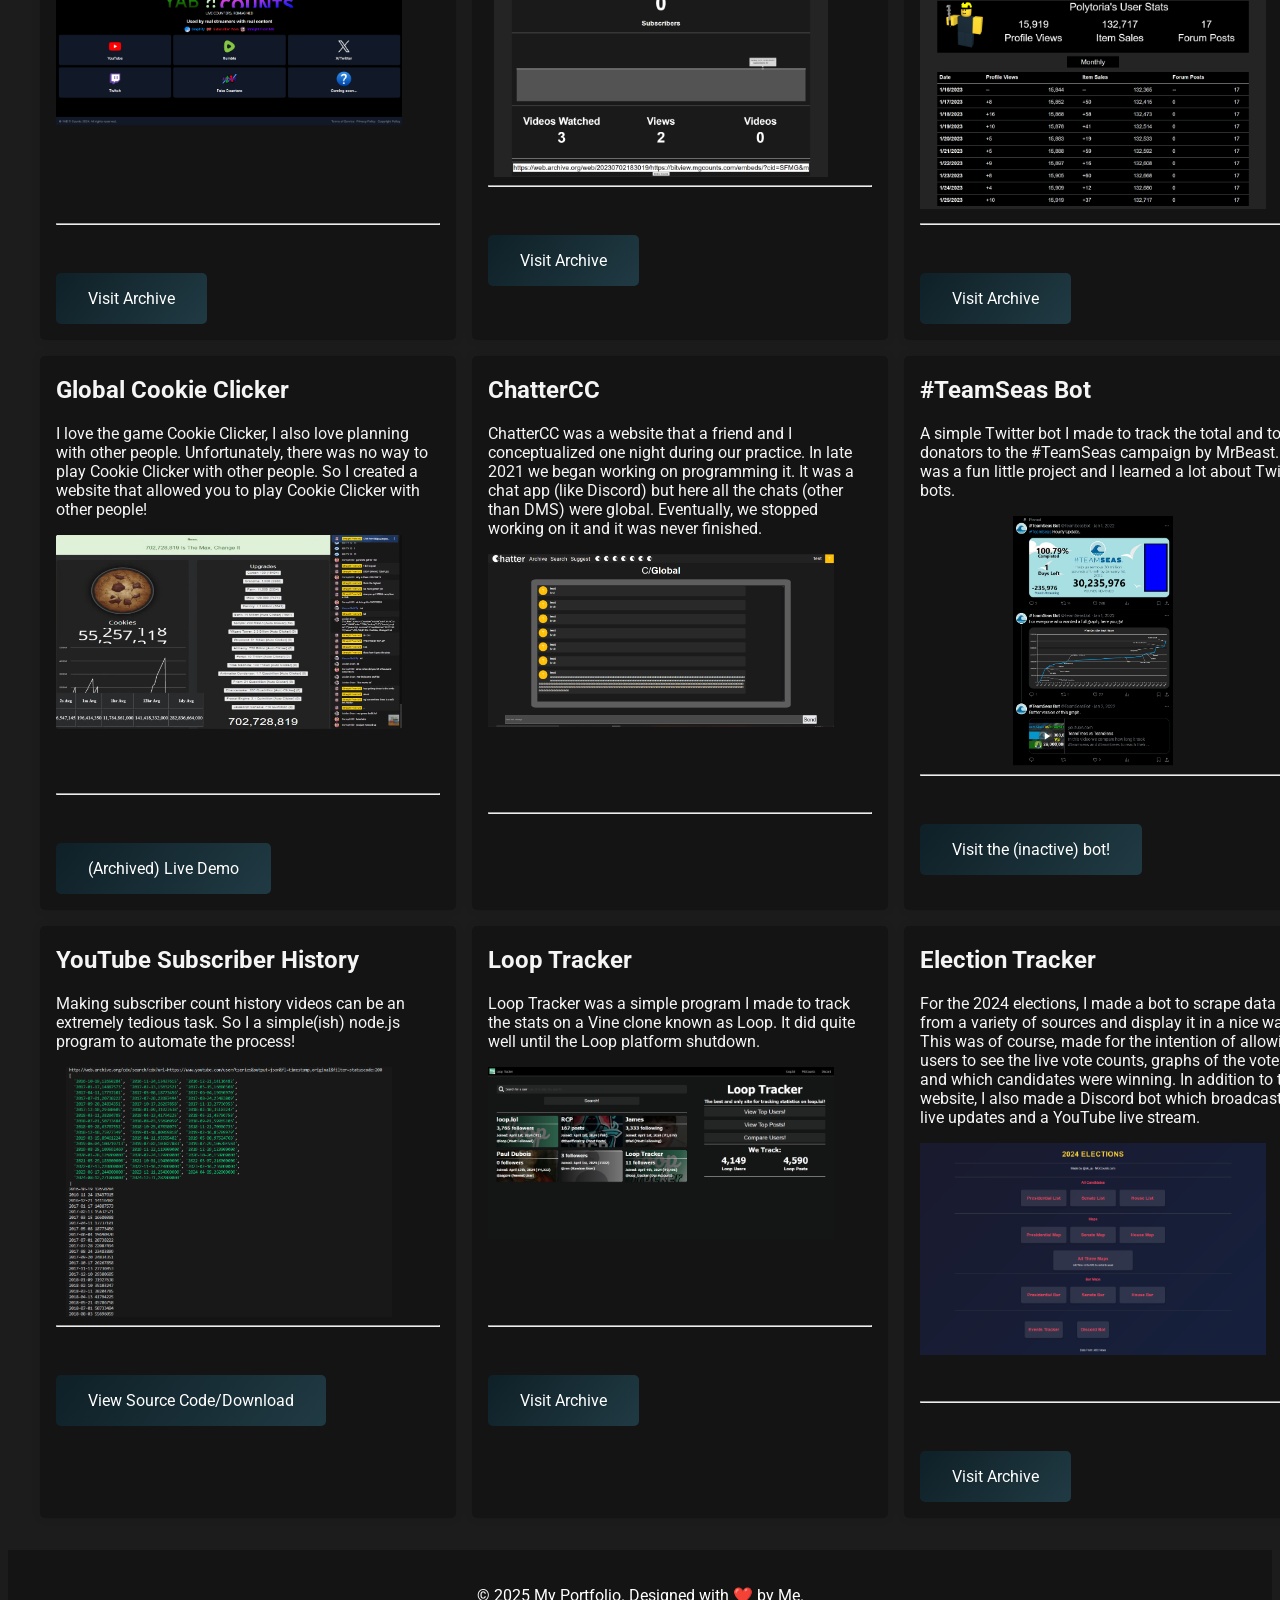
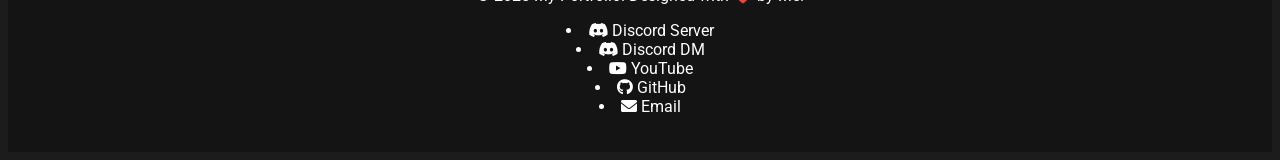
==== commit 1bf6d498: "Add files via upload" ====
--- a/index.html
+++ b/index.html
@@ -7,8 +7,6 @@
     <title>Programming Portfolio</title>
     <link href="https://cdnjs.cloudflare.com/ajax/libs/font-awesome/6.0.0/css/all.min.css" rel="stylesheet">
     <link rel="stylesheet" href="styles.css">
-    <script async src="https://pagead2.googlesyndication.com/pagead/js/adsbygoogle.js?client=ca-pub-5666487244102554"
-    crossorigin="anonymous"></script>
 </head>
 
 <body>
@@ -67,9 +65,10 @@
             </div>
         </div>
         <h1>Welcome to My Programming Portfolio</h1>
-        <p>Hi, I'm AJ --- a 17 year old programmer from the United States who will program pretty much anything but I specialize in
-            web development, and more specifically minimal data driven websites and visualizations. I love practicing and
-            competing in Gymnastics as well as coaching and helping others both in and outdoors.</p>
+        <p>Hi, I'm AJ — an 18-year-old programmer from the United States. I can program just about anything, though I
+            specialize in web development, particularly minimal, data-driven websites and interactive visualizations.
+            Outside of coding, I'm passionate about gymnastics, both practicing and competing, and I enjoy coaching and
+            helping others, whether indoors or out.</p>
         <i>Need Something? <a href="#footer">Contact Me</a></i>
         <hr>
         <p>I've used many many many tools in the past but I'm <b>MOST</b> familiar with:</p>
@@ -99,4 +98,4 @@
     <script src="script.js"></script>
 </body>
 
-</html>
+</html>
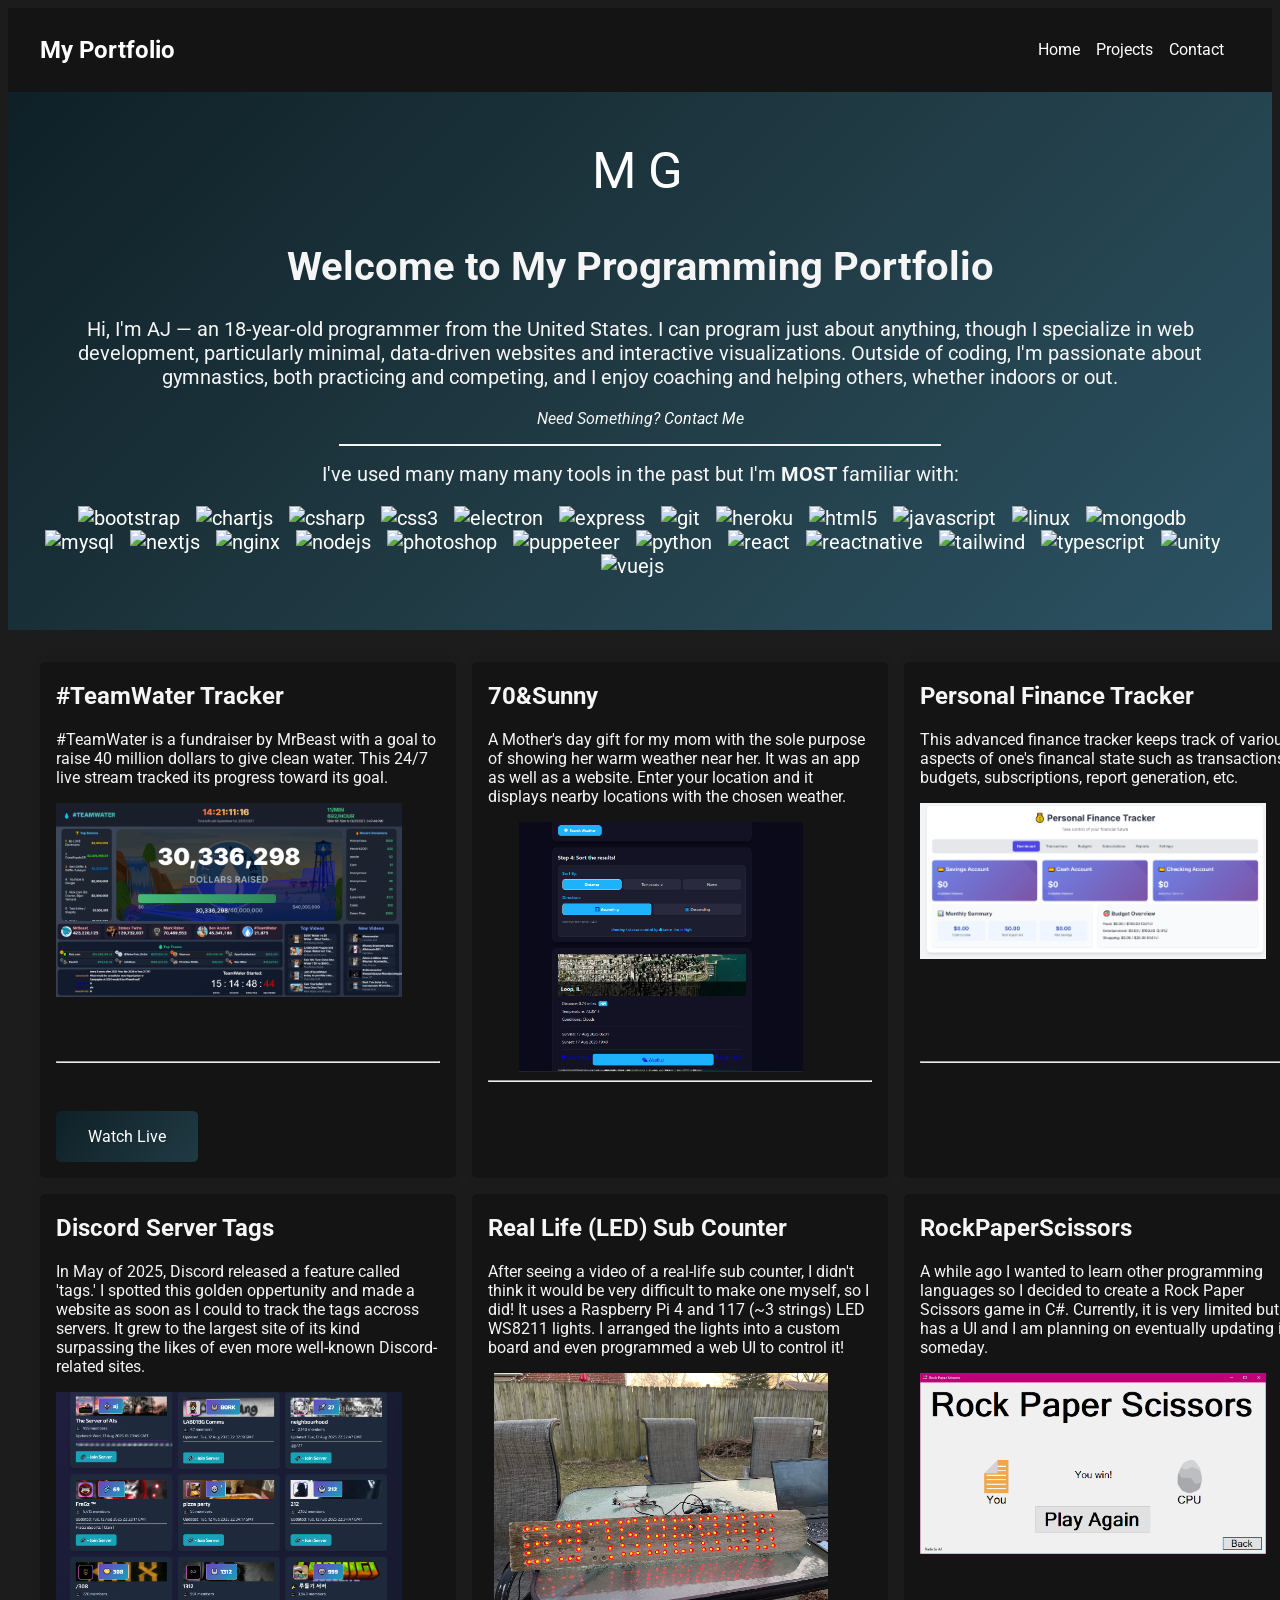
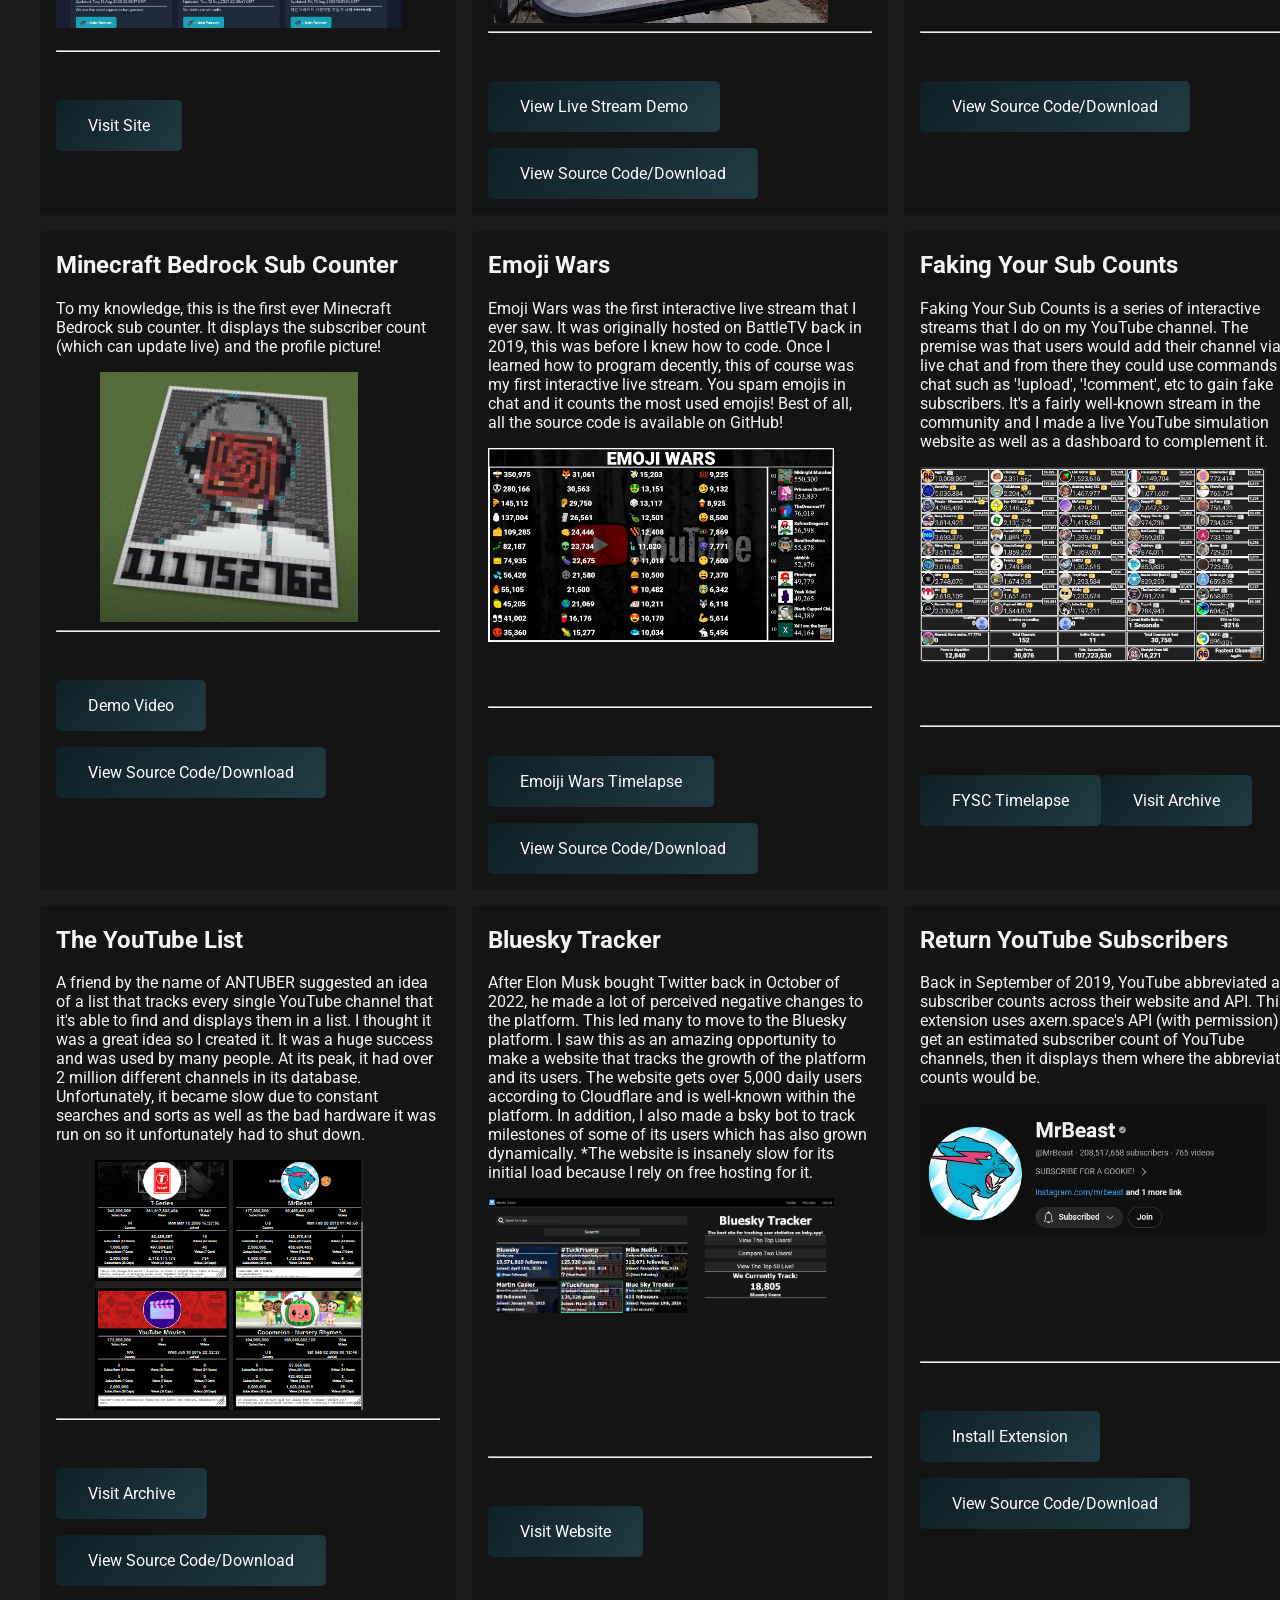
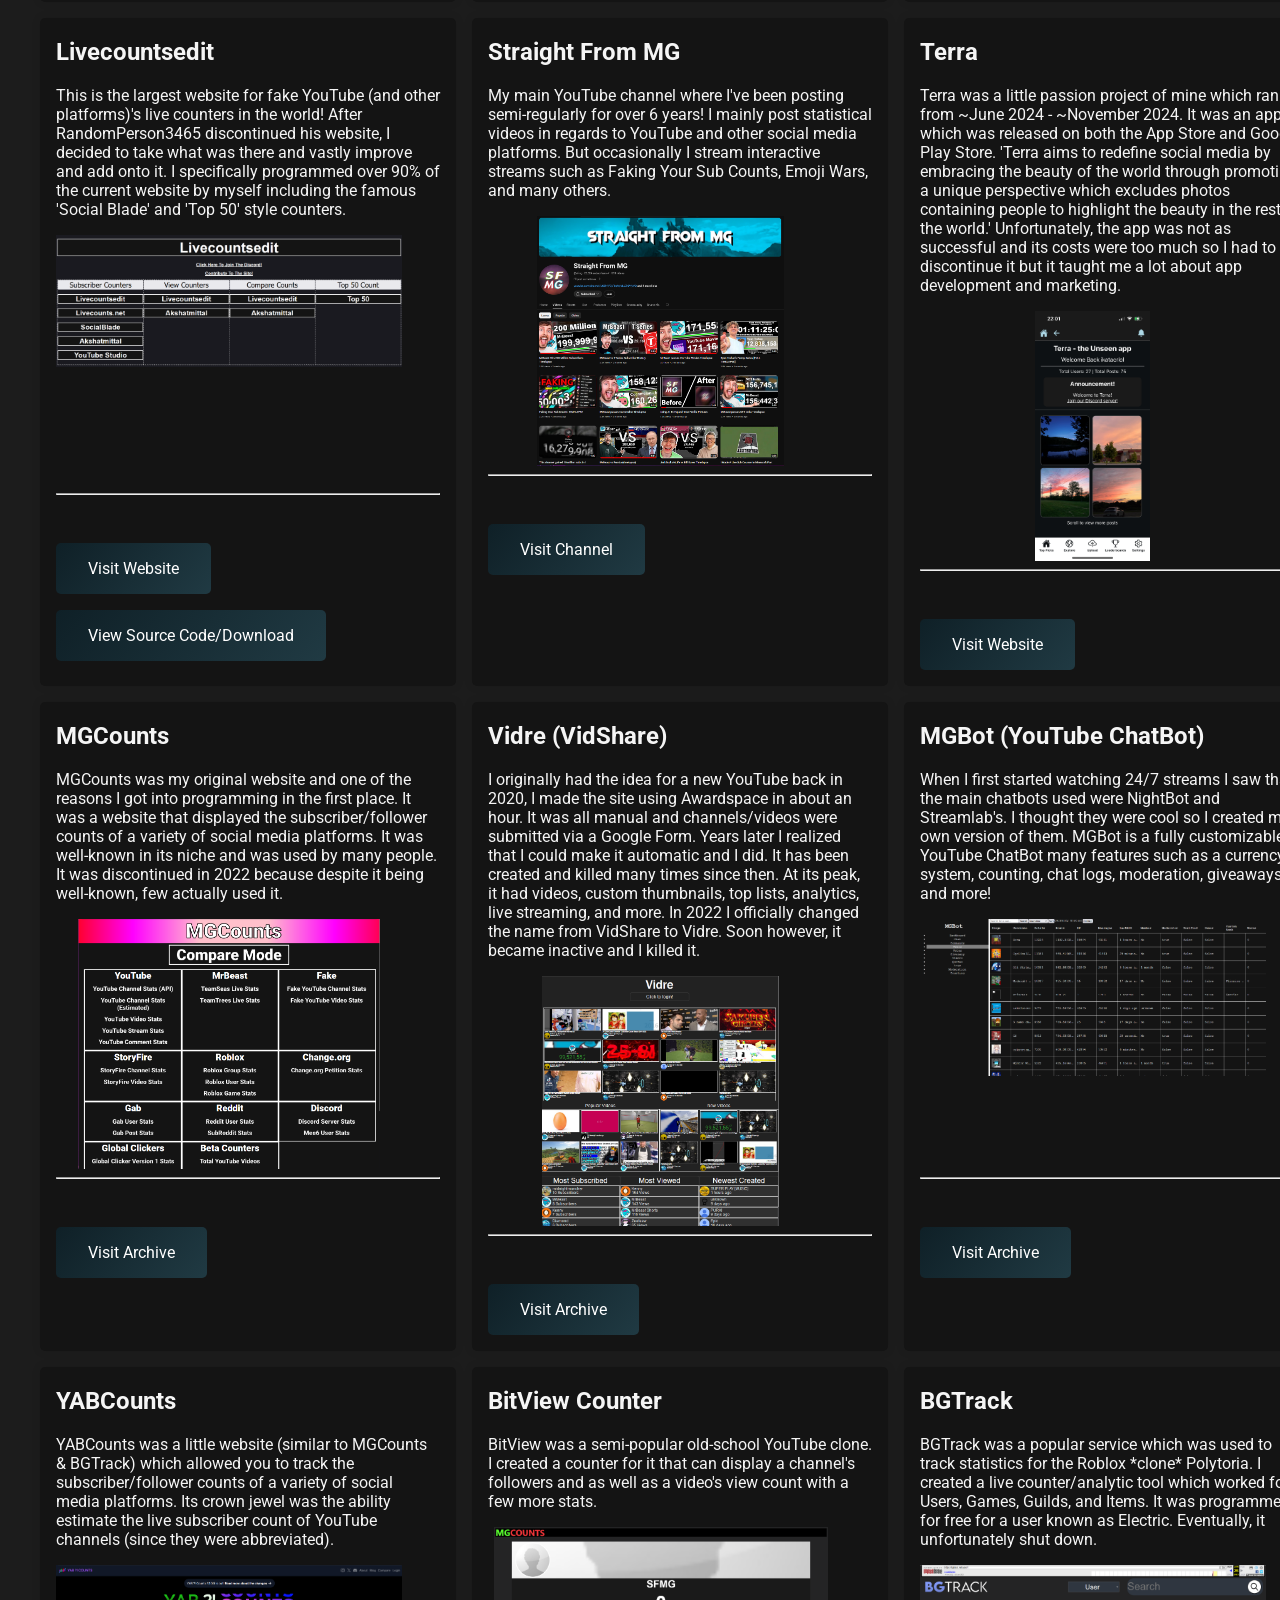
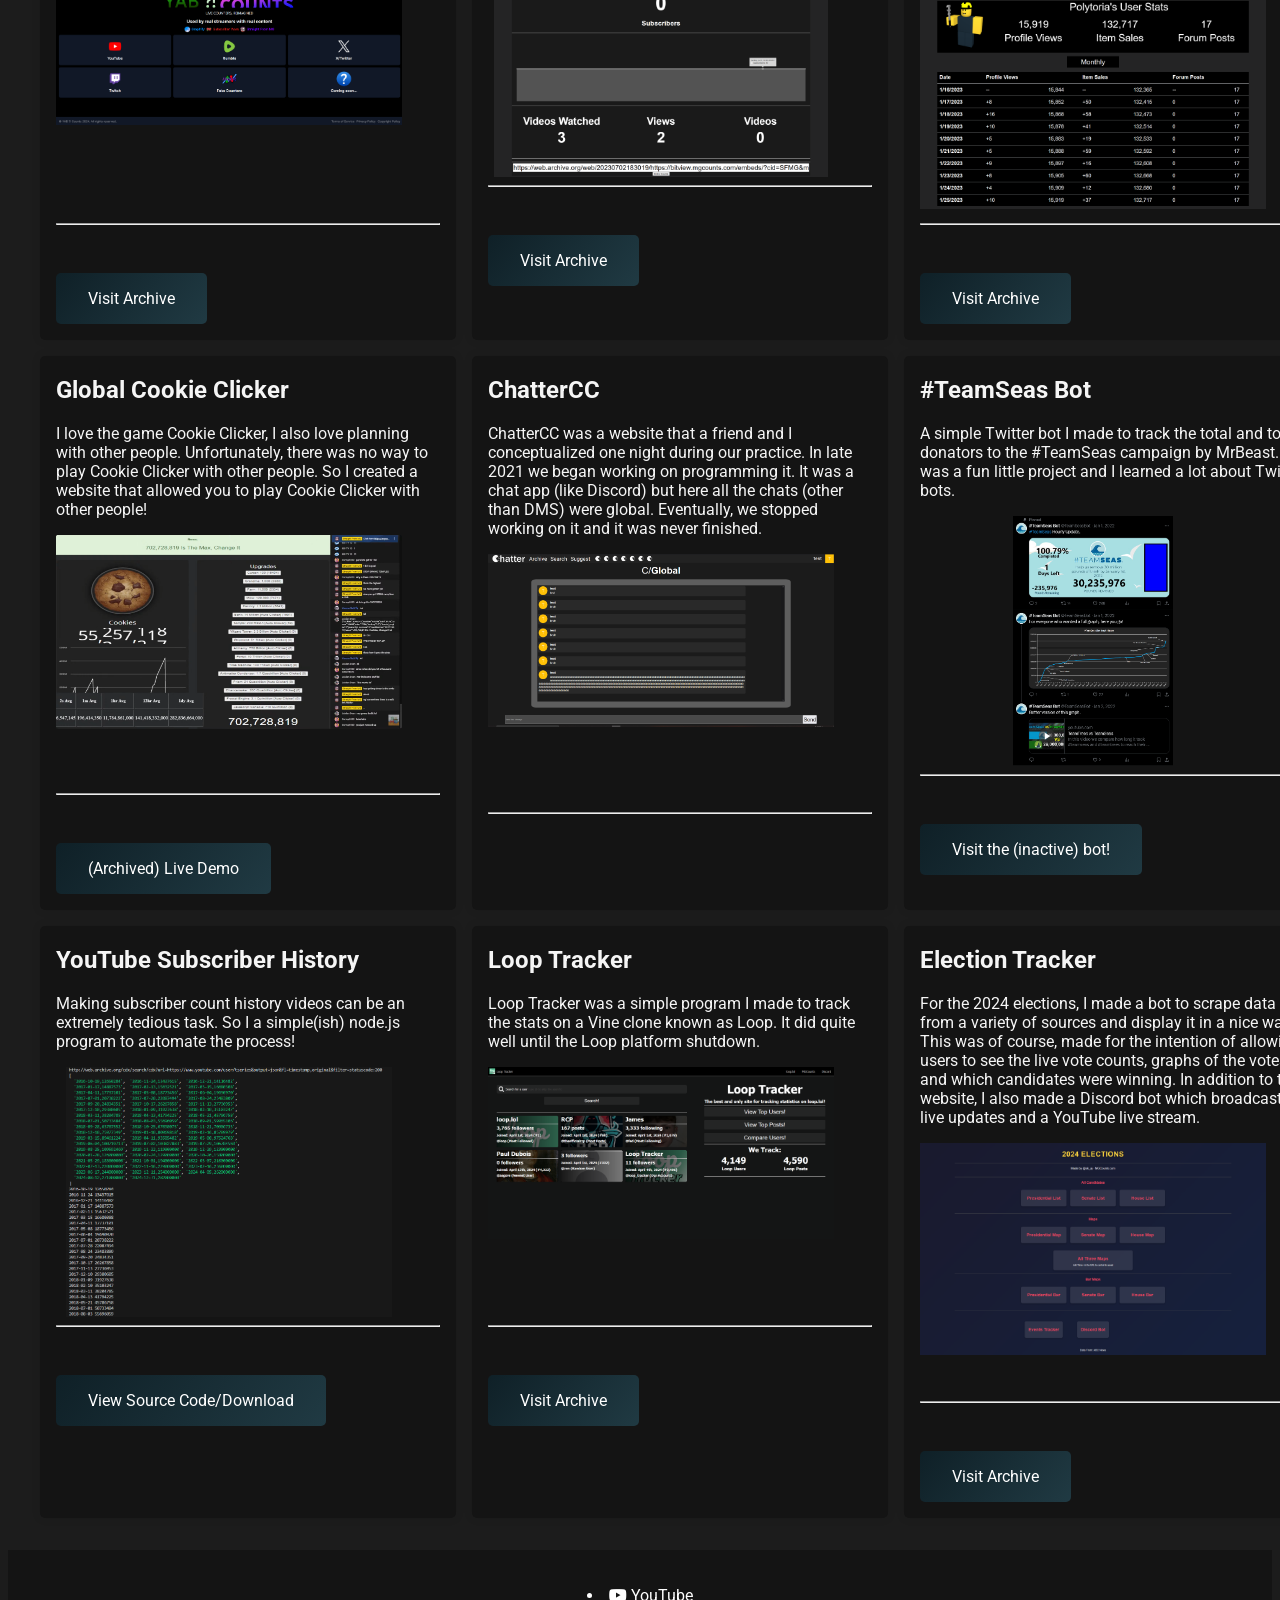
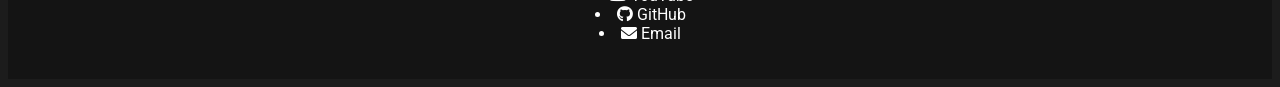
==== commit dea3f7e1: "Update index.html" ====
--- a/index.html
+++ b/index.html
@@ -83,11 +83,7 @@
     </modal>
 
     <footer id="contact">
-        <p>&copy; 2025 My Portfolio. Designed with ❤️ by Me.</p>
         <p>
-            <li><a href="https://discord.com/invite/UsEfksU"><i class="fab fa-discord"></i> Discord Server</a></li>
-            <li><a href="https://discord.com/users/560217167996649483"><i class="fab fa-discord"></i> Discord DM</a>
-            </li>
             <li><a href="https://youtube.com/@sfmg"><i class="fab fa-youtube"></i> YouTube</a></li>
             <li><a href="https://github.com/mgcountss"><i class="fab fa-github"></i> GitHub</a></li>
             <li> <a href="mailto:straightfrommgyt@gmail.com"><i class="fas fa-envelope"></i> Email</a></li>
@@ -98,4 +94,5 @@
     <script src="script.js"></script>
 </body>
 
-</html>+
+</html>
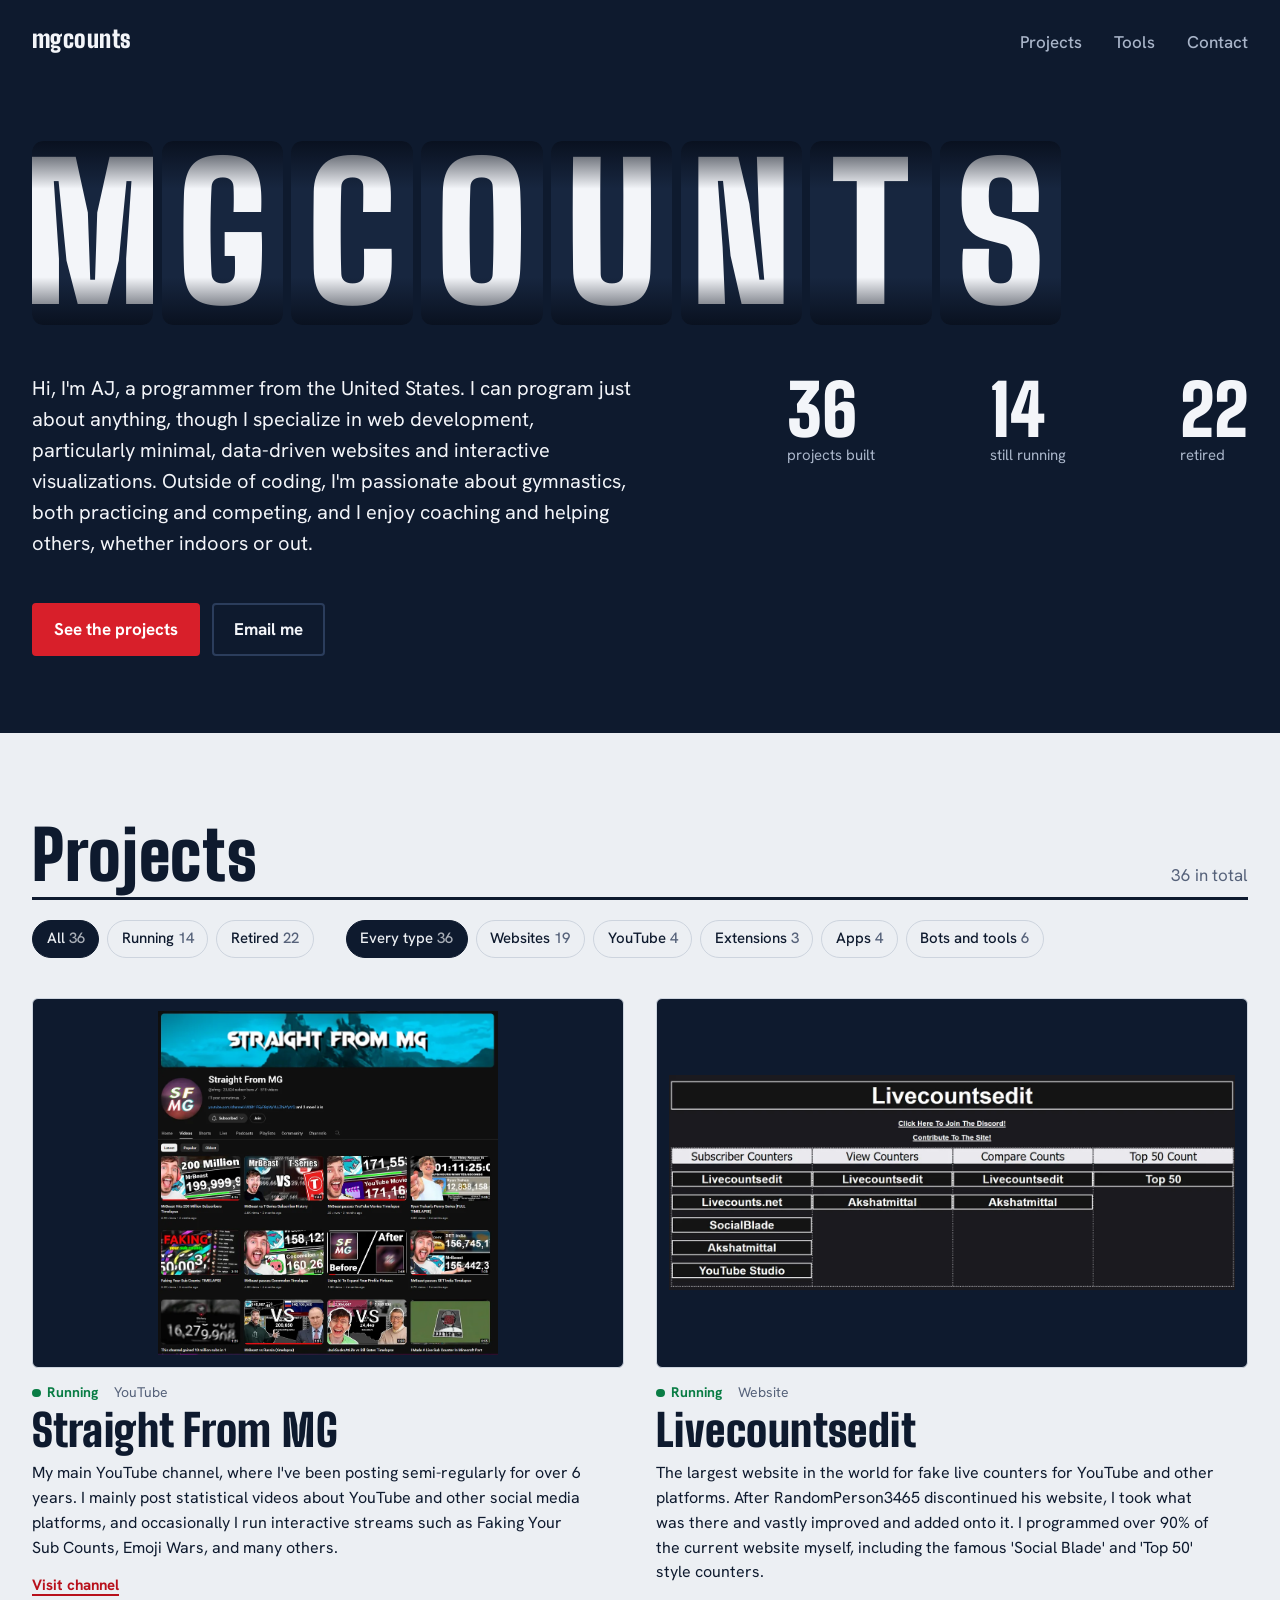
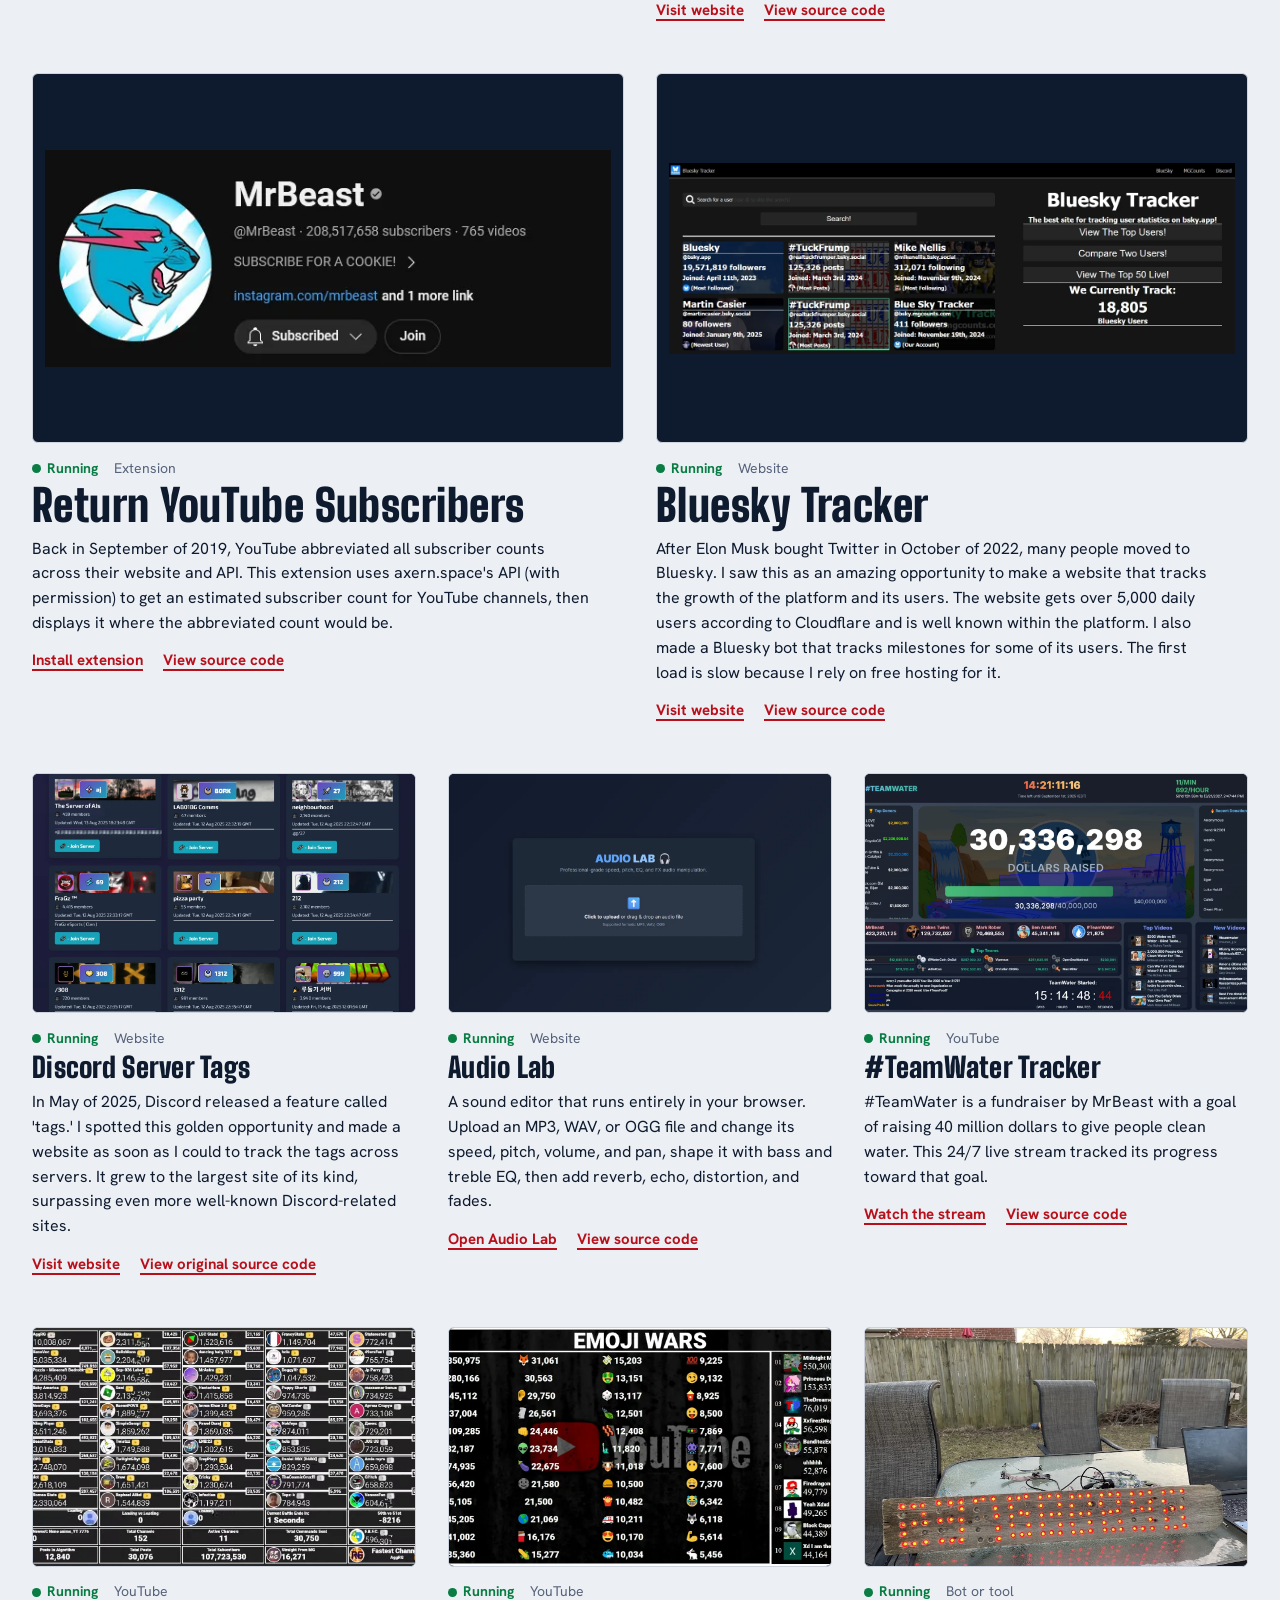
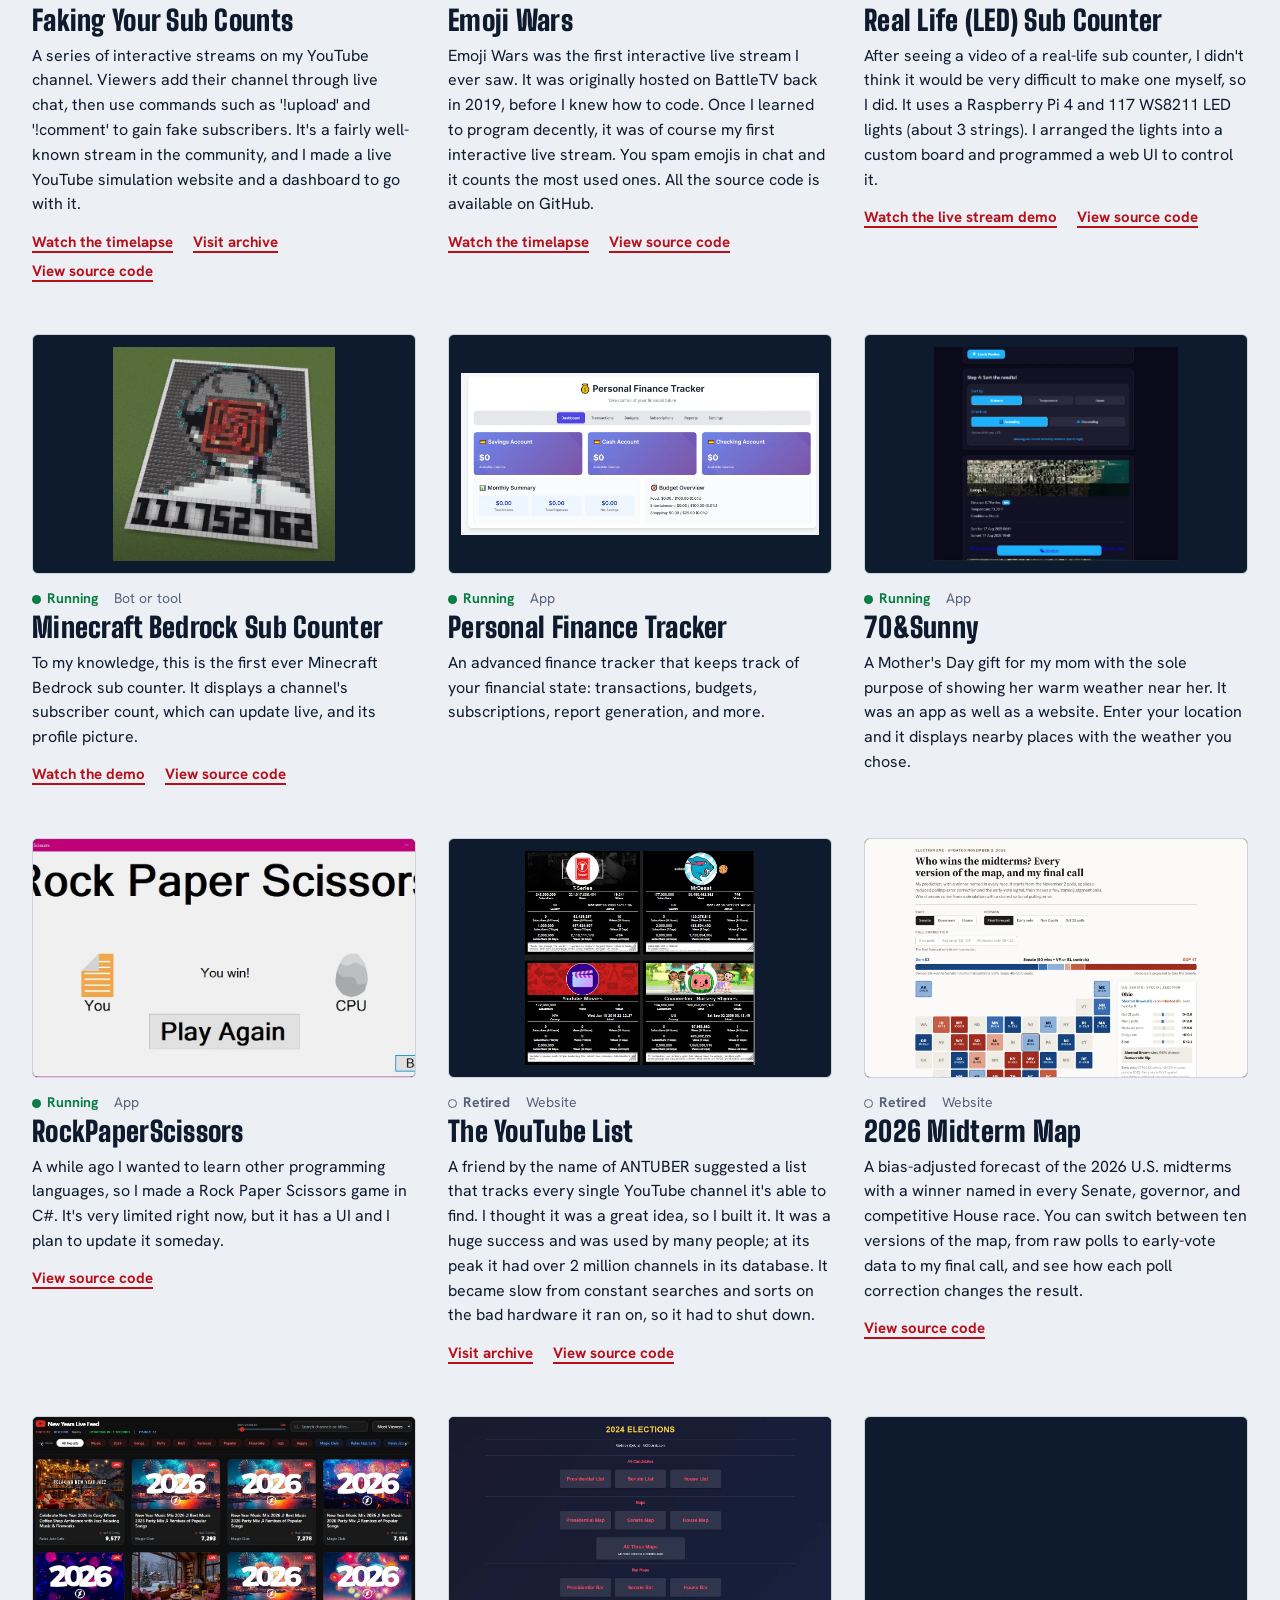
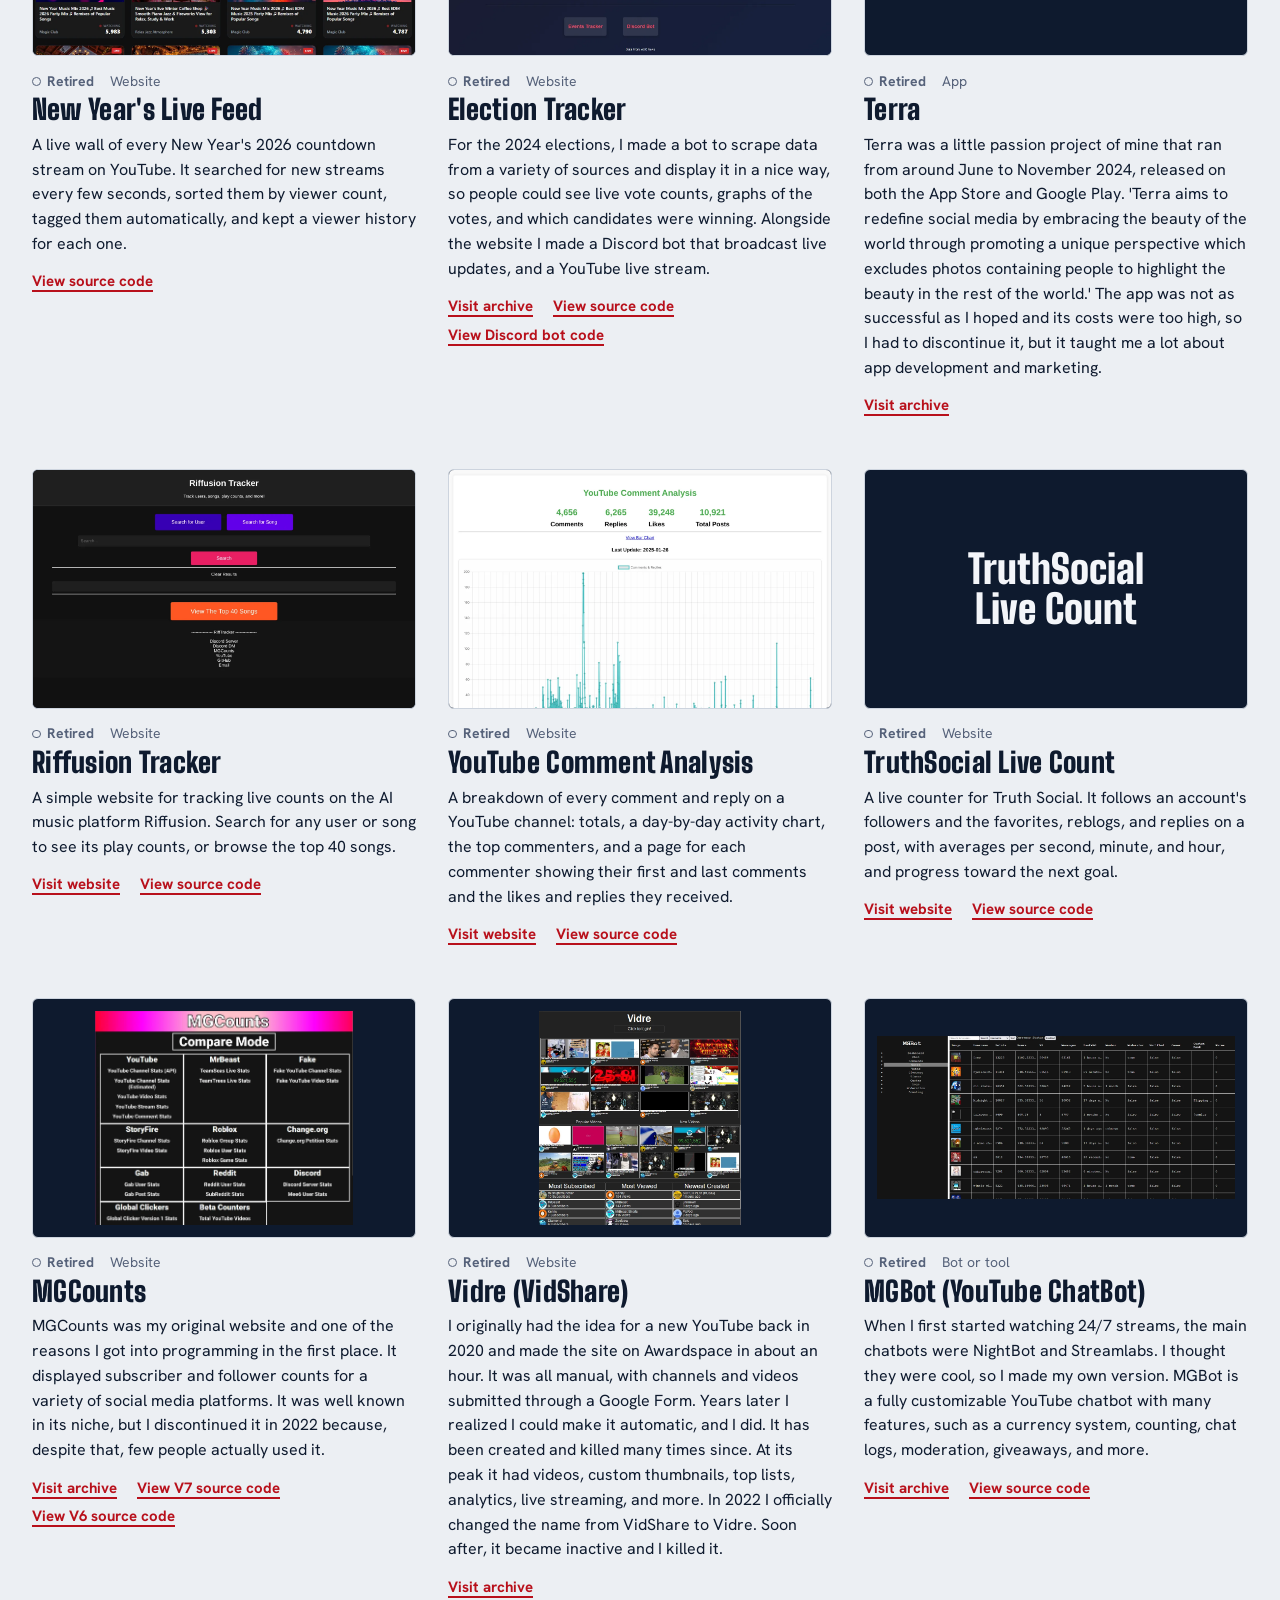
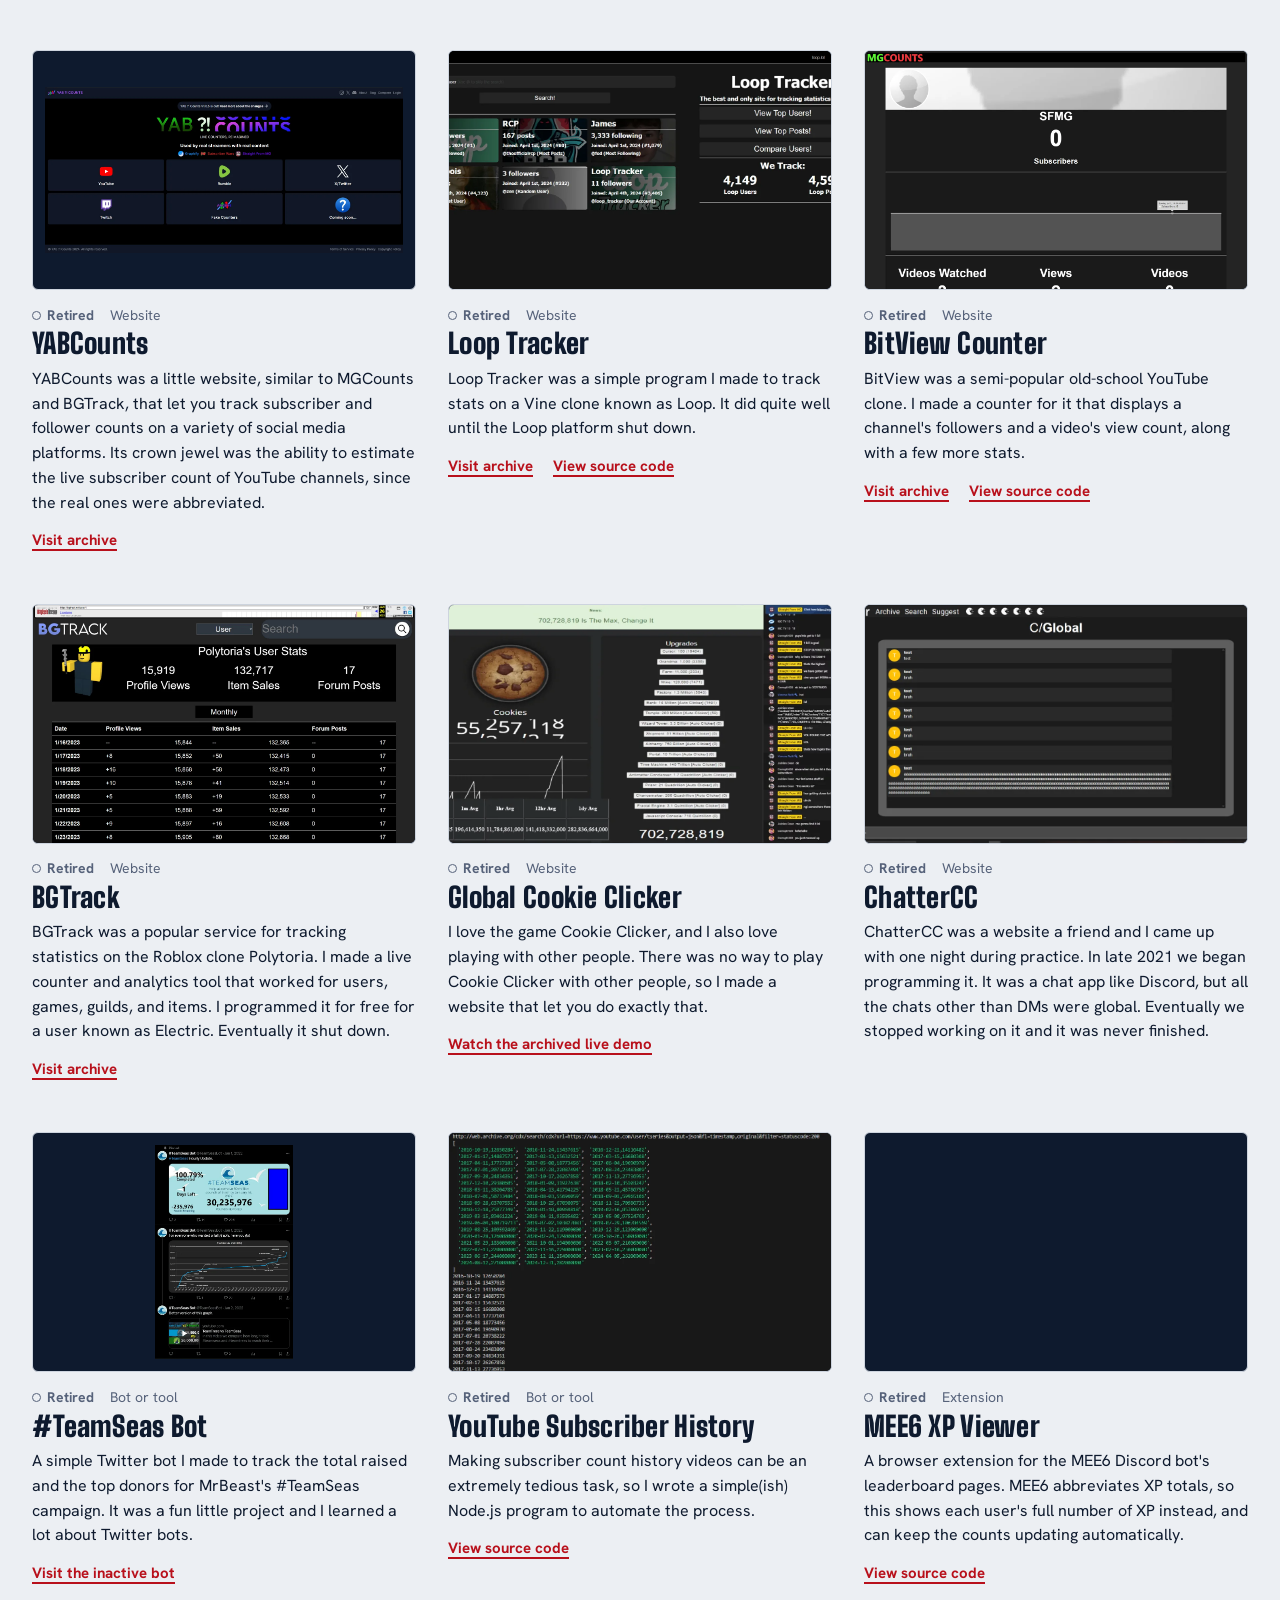
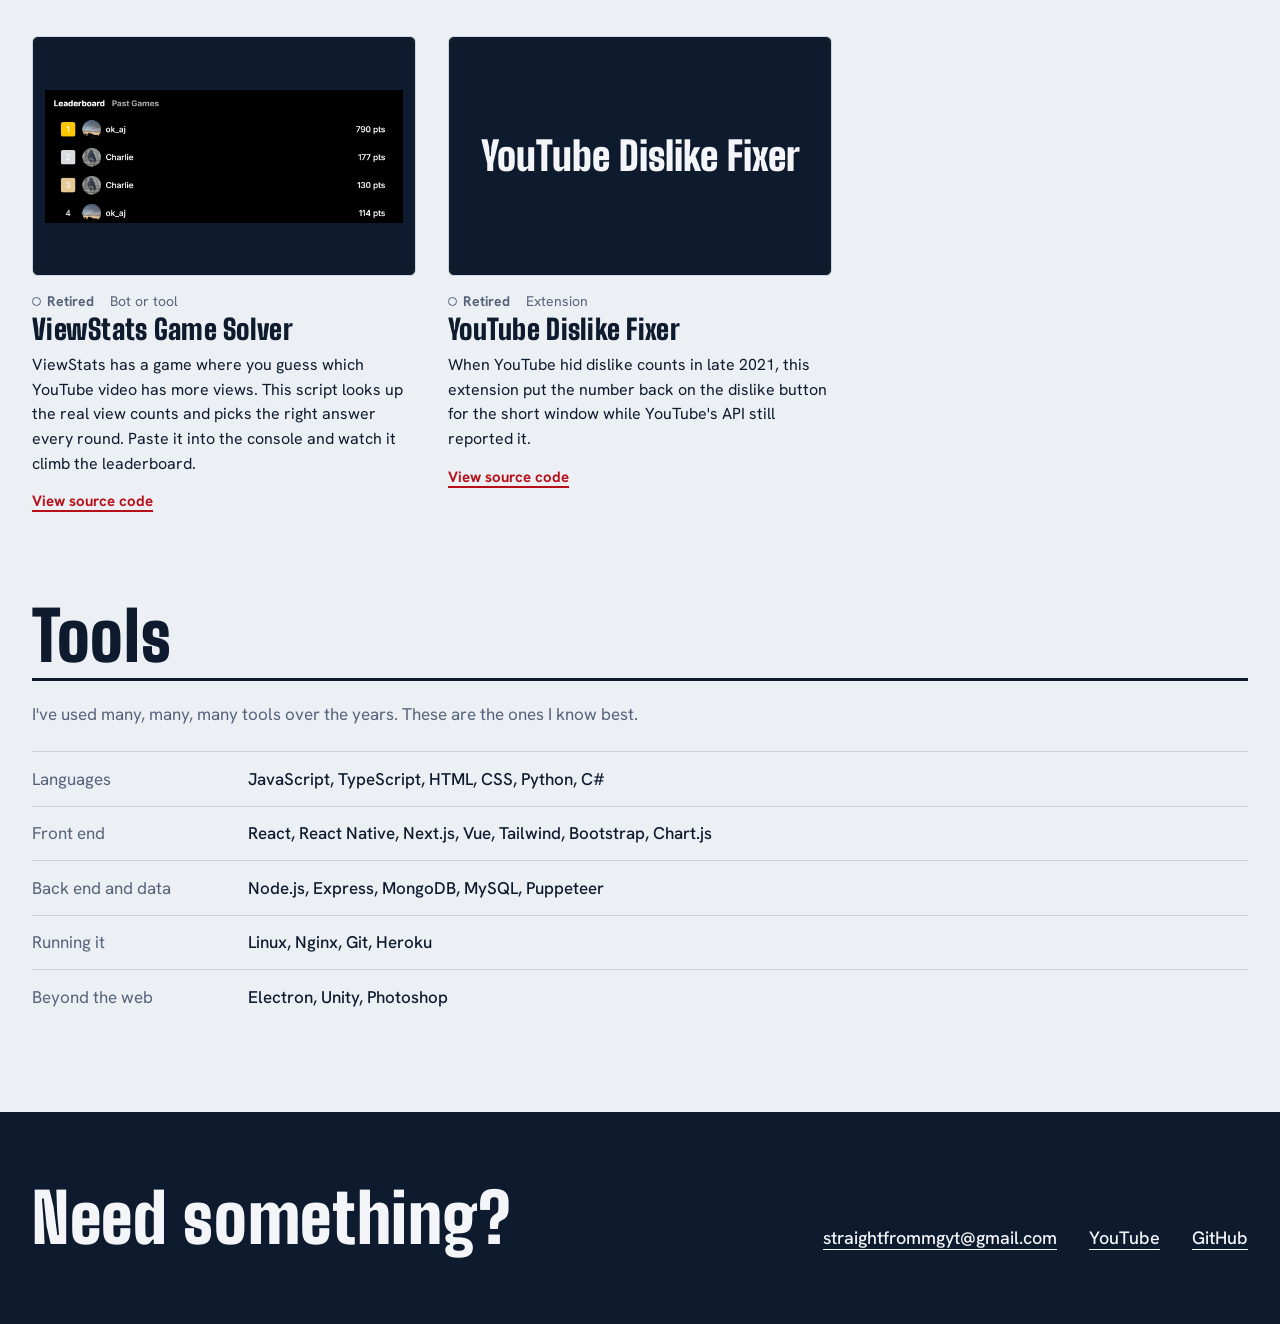
==== commit 1cb249da: "Redesign portfolio, add nine projects, and fix images and links - New scoreboard-style layout with a" ====
--- a/index.html
+++ b/index.html
@@ -1,98 +1,141 @@
-<!DOCTYPE html>
-<html lang="en">
-
-<head>
-    <meta charset="UTF-8">
-    <meta name="viewport" content="width=device-width, initial-scale=1.0">
-    <title>Programming Portfolio</title>
-    <link href="https://cdnjs.cloudflare.com/ajax/libs/font-awesome/6.0.0/css/all.min.css" rel="stylesheet">
-    <link rel="stylesheet" href="styles.css">
-</head>
-
-<body>
-    <nav>
-        <h1>My Portfolio</h1>
-        <ul>
-            <li><a href="#">Home</a></li>
-            <li><a href="#portfolio">Projects</a></li>
-            <li><a href="#contact">Contact</a></li>
-        </ul>
-    </nav>
-
-    <header class="header">
-        <div class="odometer">
-            <div class="digit">
-                <div class="digit-container digit1 hidden">A B C D E F G F I J K L M N O P Q R S T U V W X Y Z</div>
-            </div>
-            <div class="digit">
-                <div class="digit-container digit2 hidden">A B C D E F G F I J K L M N O P Q R S T U V W X Y Z</div>
-            </div>
-            <div class="digit">
-                <div class="digit-container digit3 hidden">A B C D E F G F I J K L M N O P Q R S T U V W X Y Z</div>
-            </div>
-            <div class="digit">
-                <div class="digit-container digit4 hidden">A B C D E F G F I J K L M N O P Q R S T U V W X Y Z</div>
-            </div>
-            <div class="digit">
-                <div class="digit-container digit5 hidden">A B C D E F G F I J K L M N O P Q R S T U V W X Y Z</div>
-            </div>
-            <div class="digit">
-                <div class="digit-container digit6 hidden">A B C D E F G F I J K L M N O P Q R S T U V W X Y Z</div>
-            </div>
-            <div class="digit">
-                <div class="digit-container digit7 hidden">A B C D E F G F I J K L M N O P Q R S T U V W X Y Z</div>
-            </div>
-            <div class="digit">
-                <div class="digit-container digit8 hidden">A B C D E F G F I J K L M N O P Q R S T U V W X Y Z</div>
-            </div>
-            <div class="digit">
-                <div class="digit-container digit9 hidden">A B C D E F G F I J K L M N O P Q R S T U V W X Y Z</div>
-            </div>
-            <div class="digit">
-                <div class="digit-container digit10 hidden">A B C D E F G F I J K L M N O P Q R S T U V W X Y Z</div>
-            </div>
-            <div class="digit">
-                <div class="digit-container digit11 hidden">A B C D E F G F I J K L M N O P Q R S T U V W X Y Z</div>
-            </div>
-            <div class="digit">
-                <div class="digit-container digit12 hidden">A B C D E F G F I J K L M N O P Q R S T U V W X Y Z</div>
-            </div>
-            <div class="digit">
-                <div class="digit-container digit13 hidden">A B C D E F G F I J K L M N O P Q R S T U V W X Y Z</div>
-            </div>
-            <div class="digit">
-                <div class="digit-container digit14 hidden">A B C D E F G F I J K L M N O P Q R S T U V W X Y Z</div>
-            </div>
-        </div>
-        <h1>Welcome to My Programming Portfolio</h1>
-        <p>Hi, I'm AJ — an 18-year-old programmer from the United States. I can program just about anything, though I
-            specialize in web development, particularly minimal, data-driven websites and interactive visualizations.
-            Outside of coding, I'm passionate about gymnastics, both practicing and competing, and I enjoy coaching and
-            helping others, whether indoors or out.</p>
-        <i>Need Something? <a href="#footer">Contact Me</a></i>
-        <hr>
-        <p>I've used many many many tools in the past but I'm <b>MOST</b> familiar with:</p>
-        <p id="programs"></p>
-    </header>
-
-    <section id="portfolio"></section>
-
-    <modal id="expandedImg">
-        <span class="close">&times;</span>
-        <img src="" id="img_expanded">
-    </modal>
-
-    <footer id="contact">
-        <p>
-            <li><a href="https://youtube.com/@sfmg"><i class="fab fa-youtube"></i> YouTube</a></li>
-            <li><a href="https://github.com/mgcountss"><i class="fab fa-github"></i> GitHub</a></li>
-            <li> <a href="mailto:straightfrommgyt@gmail.com"><i class="fas fa-envelope"></i> Email</a></li>
-        </p>
-    </footer>
-    <script src="programs.js"></script>
-    <script src="portfolio.js"></script>
-    <script src="script.js"></script>
-</body>
-
-
-</html>
+<!DOCTYPE html>
+<html lang="en">
+
+<head>
+    <meta charset="UTF-8">
+    <meta name="viewport" content="width=device-width, initial-scale=1.0">
+    <title>MGCounts — AJ's programming portfolio</title>
+    <meta name="description" content="AJ (SFMG) builds live counters, stat trackers, interactive YouTube streams, and other data-driven websites. Every project, running or retired, is here.">
+    <meta property="og:title" content="MGCounts — AJ's programming portfolio">
+    <meta property="og:description" content="Live counters, stat trackers, interactive YouTube streams, and other data-driven websites by AJ (SFMG).">
+    <meta property="og:type" content="website">
+    <meta property="og:url" content="https://www.mgcounts.com/">
+    <meta name="color-scheme" content="light dark">
+    <link rel="icon" href="favicon.ico">
+    <link rel="preconnect" href="https://fonts.googleapis.com">
+    <link rel="preconnect" href="https://fonts.gstatic.com" crossorigin>
+    <link href="https://fonts.googleapis.com/css2?family=Big+Shoulders+Display:wght@700;900&family=Hanken+Grotesk:wght@400;500;700&display=swap" rel="stylesheet">
+    <link rel="stylesheet" href="styles.css">
+</head>
+
+<body>
+    <a class="skip" href="#projects">Skip to projects</a>
+
+    <header class="board">
+        <nav class="wrap topbar" aria-label="Main">
+            <a class="brand" href="#top" id="top">mgcounts</a>
+            <ul>
+                <li><a href="#projects">Projects</a></li>
+                <li><a href="#tools">Tools</a></li>
+                <li><a href="#contact">Contact</a></li>
+            </ul>
+        </nav>
+
+        <div class="wrap hero">
+            <h1 class="sr-only">AJ, also known as MG, SFMG, MGCounts, and Straight From MG</h1>
+            <div class="odometer" id="odometer" aria-hidden="true"></div>
+
+            <div class="hero-body">
+                <p class="intro">Hi, I'm AJ, a programmer from the United States. I can program just about anything,
+                    though I specialize in web development, particularly minimal, data-driven websites and interactive
+                    visualizations. Outside of coding, I'm passionate about gymnastics, both practicing and competing,
+                    and I enjoy coaching and helping others, whether indoors or out.</p>
+
+                <dl class="tally" id="tally">
+                    <div>
+                        <dd data-count="total">0</dd>
+                        <dt>projects built</dt>
+                    </div>
+                    <div>
+                        <dd data-count="running">0</dd>
+                        <dt>still running</dt>
+                    </div>
+                    <div>
+                        <dd data-count="retired">0</dd>
+                        <dt>retired</dt>
+                    </div>
+                </dl>
+            </div>
+
+            <p class="hero-links">
+                <a class="solid" href="#projects">See the projects</a>
+                <a href="mailto:straightfrommgyt@gmail.com">Email me</a>
+            </p>
+        </div>
+    </header>
+
+    <main>
+        <section class="wrap" id="projects" aria-labelledby="projects-title">
+            <div class="section-head">
+                <h2 id="projects-title">Projects</h2>
+                <p id="result-count" aria-live="polite"></p>
+            </div>
+
+            <div class="filters">
+                <div class="chips" id="status-filter" role="group" aria-label="Filter by status"></div>
+                <div class="chips" id="kind-filter" role="group" aria-label="Filter by type"></div>
+            </div>
+
+            <div class="grid" id="grid"></div>
+            <p class="empty" id="empty" hidden>Nothing matches both filters. <button type="button" id="reset">Show all
+                    projects</button></p>
+            <noscript>
+                <p>The project list needs JavaScript. You can also browse my work on <a
+                        href="https://github.com/mgcountss">GitHub</a>.</p>
+            </noscript>
+        </section>
+
+        <section class="wrap" id="tools" aria-labelledby="tools-title">
+            <div class="section-head">
+                <h2 id="tools-title">Tools</h2>
+            </div>
+            <p class="lede">I've used many, many, many tools over the years. These are the ones I know best.</p>
+            <dl class="tools">
+                <div>
+                    <dt>Languages</dt>
+                    <dd>JavaScript, TypeScript, HTML, CSS, Python, C#</dd>
+                </div>
+                <div>
+                    <dt>Front end</dt>
+                    <dd>React, React Native, Next.js, Vue, Tailwind, Bootstrap, Chart.js</dd>
+                </div>
+                <div>
+                    <dt>Back end and data</dt>
+                    <dd>Node.js, Express, MongoDB, MySQL, Puppeteer</dd>
+                </div>
+                <div>
+                    <dt>Running it</dt>
+                    <dd>Linux, Nginx, Git, Heroku</dd>
+                </div>
+                <div>
+                    <dt>Beyond the web</dt>
+                    <dd>Electron, Unity, Photoshop</dd>
+                </div>
+            </dl>
+        </section>
+    </main>
+
+    <footer class="board" id="contact">
+        <div class="wrap contact">
+            <h2>Need something?</h2>
+            <ul>
+                <li><a href="mailto:straightfrommgyt@gmail.com">straightfrommgyt@gmail.com</a></li>
+                <li><a href="https://youtube.com/@sfmg">YouTube</a></li>
+                <li><a href="https://github.com/mgcountss">GitHub</a></li>
+            </ul>
+        </div>
+    </footer>
+
+    <dialog id="viewer" aria-labelledby="viewer-title">
+        <form method="dialog">
+            <button class="close" aria-label="Close picture">Close</button>
+        </form>
+        <img id="viewer-img" alt="">
+        <p id="viewer-title"></p>
+    </dialog>
+
+    <script src="projects.js"></script>
+    <script src="script.js"></script>
+</body>
+
+</html>
--- a/styles.css
+++ b/styles.css
@@ -1,301 +1,662 @@
-@import "https://fonts.googleapis.com/css2?family=Roboto:wght@400;700&display=swap";
-
-body {
-    font-family: 'Roboto', sans-serif;
-    background: #1c1c1c;
-    color: #f5f5f5;
-}
-
-a {
-    color: #FFF;
-    text-decoration: none;
-}
-
-a:hover {
-    text-decoration: underline;
-}
-
-nav {
-    background: #141414
-}
-
-footer {
-    background: #141414;
-    color: #fff;
-    text-align: center;
-    padding: 20px 0;
-}
-
-header {
-    text-align: center;
-    padding: 2rem;
-    background-size: 200% 20%;
-    background: linear-gradient(135deg, #0f2027, #203a43, #2c5364);
-    -webkit-animation: Animation 3s ease infinite;
-    -moz-animation: Animation 3s ease infinite;
-    animation: Animation 3s ease infinite;
-}
-
-nav {
-    display: flex;
-    justify-content: space-between;
-    align-items: center;
-    padding: .5rem 2rem;
-}
-
-nav h1 {
-    color: #fff;
-}
-
-nav ul {
-    display: flex;
-    list-style: none;
-}
-
-nav ul li {
-    margin-right: 1rem;
-}
-
-header h1 {
-    font-size: 2.5rem;
-}
-
-header p {
-    font-size: 1.25rem;
-    margin-top: 1rem;
-}
-
-header hr {
-    width: 50%;
-    margin: 1rem auto;
-    border: 1px solid #f5f5f5;
-}
-
-header p img {
-    margin-right: 1rem;
-}
-
-#expandedImg {
-    /*parent modal*/
-    display: none;
-    position: fixed;
-    z-index: 1;
-    padding-top: 100px;
-    left: 0;
-    top: 0;
-    width: 100%;
-    height: 100%;
-    overflow: auto;
-    background-color: rgba(0, 0, 0, 0.9);
-}
-
-#img_expanded {
-    /*child modal*/
-    display: none;
-    margin: auto;
-    display: block;
-    width: 80%;
-    max-width: 700px;
-    height: auto;
-    border-radius: 5px;
-    box-shadow: 0 0 10px rgba(0, 0, 0, .1);
-    transition: all .3s;
-    position: relative;
-    cursor: pointer;
-}
-
-#img_expanded {
-    display: block;
-    width: 100%;
-    height: 100%;
-    object-fit: contain;
-    cursor: pointer;
-    border-radius: 5px;
-    box-shadow: 0 0 10px rgba(0, 0, 0, .1);
-    transition: all .3s;
-    position: relative;
-    width: 30vw;
-}
-
-.close {
-    position: absolute;
-    right: 25px;
-    top: 0;
-    color: #f1f1f1;
-    font-size: 35px;
-    font-weight: bold;
-    transition: 0.3s;
-    cursor: pointer;
-}
-
-#portfolio {
-    display: grid;
-    grid-template-columns: repeat(3, 1fr);
-    gap: 1rem;
-    padding: 2rem;
-}
-
-.project {
-    background: #141414;
-    padding: 1rem;
-    padding-top: 0rem;
-    border-radius: 5px;
-    box-shadow: 0 0 10px rgba(0, 0, 0, .1);
-    transition: all .3s;
-    position: relative;
-    width: 30vw;
-    overflow: hidden;
-}
-
-.project-image {
-    object-fit: scale-down;
-    object-position: top;
-}
-
-.button {
-    display: inline-block;
-    padding: 1rem 2rem;
-    color: #fff;
-    border: none;
-    border-radius: 5px;
-    cursor: pointer;
-    text-align: center;
-    margin-top: 1rem;
-    transition: all .5s;
-    
-    background: linear-gradient(130deg, #0f2027, #203a43, #2c5364);
-    background-size: 200% 200%;
-    -webkit-animation: Animation 3s ease infinite;
-    -moz-animation: Animation 3s ease infinite;
-    animation: Animation 3s ease infinite;
-}
-
-.button:hover {
-    scale: 1.2;
-}
-
-@-webkit-keyframes Animation {
-    0% {
-        background-position: 10% 0%
-    }
-
-    50% {
-        background-position: 91% 100%
-    }
-
-    100% {
-        background-position: 10% 0%
-    }
-}
-
-@-moz-keyframes Animation {
-    0% {
-        background-position: 10% 0%
-    }
-
-    50% {
-        background-position: 91% 100%
-    }
-
-    100% {
-        background-position: 10% 0%
-    }
-}
-
-@keyframes Animation {
-    0% {
-        background-position: 10% 0%
-    }
-
-    50% {
-        background-position: 91% 100%
-    }
-
-    100% {
-        background-position: 10% 0%
-    }
-}
-
-@keyframes identifier {}
-
-.extra-space {
-    margin-bottom: 2rem;
-}
-
-.img-grid {
-    display: flex;
-}
-
-/*odometer styles*/
-.odometer {
-    height: 1.5em;
-    width: 100%;
-    padding-top: 1rem;
-    color: #fff;
-    text-align: center;
-    display: inline-block;
-    font-size: 4vw;
-}
-
-.digit {
-    margin: -.5vw;
-    display: inline-block;
-    height: 1.5em;
-    width: 1em;
-    overflow: hidden;
-}
-
-.digit:first-child {
-    border-left: none;
-}
-
-.digit-container {
-    line-height: 1.5em;
-}
-
-.hidden {
-    display: none;
-}
-
-.animate1 {
-    -webkit-animation: slide 3s ease infinite;
-    animation: slide 3s ease infinite;
-}
-
-.animate2 {
-    -webkit-animation: slide 3s ease-out infinite;
-    animation: slide 3s ease-out infinite;
-}
-
-.animate3 {
-    -webkit-animation: slide 3s ease-in-out infinite;
-    animation: slide 3s ease-in-out infinite;
-}
-
-@-webkit-keyframes slide {
-    0% {
-        -webkit-transform: translateY(-10em);
-    }
-
-    60% {
-        transform: translateY(0);
-    }
-
-    100% {
-        -webkit-transform: translateY(0);
-    }
-}
-
-@keyframes slide {
-    0% {
-        transform: translateY(-10em);
-    }
-
-    60% {
-        transform: translateY(0);
-    }
-
-    100% {
-        transform: translateY(0);
-    }
-}+:root {
+    --paper: #eceff3;
+    --surface: #ffffff;
+    --ink: #0e1a2e;
+    --muted: #56627a;
+    --line: #cdd4de;
+    --red: #d81f2a;
+    --red-ink: #b8101b;
+    --live: #0a7d45;
+
+    /* The scoreboard panels stay dark in both themes. */
+    --board: #0e1a2e;
+    --board-cell: #17263f;
+    --board-line: #2b3d5c;
+    --board-ink: #f3f5f9;
+    --board-muted: #a9b5c9;
+
+    --display: "Big Shoulders Display", "Arial Narrow", "Helvetica Neue", sans-serif;
+    --body: "Hanken Grotesk", system-ui, -apple-system, "Segoe UI", sans-serif;
+}
+
+@media (prefers-color-scheme: dark) {
+    :root {
+        --paper: #131f35;
+        --surface: #1b2a45;
+        --ink: #eef1f6;
+        --muted: #a9b5c9;
+        --line: #32435f;
+        --red: #ff5a5f;
+        --red-ink: #ff7f83;
+        --live: #4fd08b;
+        --board: #0a1323;
+    }
+}
+
+*,
+*::before,
+*::after {
+    box-sizing: border-box;
+}
+
+html {
+    scroll-behavior: smooth;
+    -webkit-text-size-adjust: 100%;
+}
+
+body {
+    margin: 0;
+    background: var(--paper);
+    color: var(--ink);
+    font-family: var(--body);
+    font-size: 1.0625rem;
+    line-height: 1.55;
+}
+
+a {
+    color: inherit;
+}
+
+:focus-visible {
+    outline: 3px solid var(--red);
+    outline-offset: 3px;
+    border-radius: 2px;
+}
+
+.board :focus-visible {
+    outline-color: #fff;
+}
+
+.wrap {
+    width: min(100% - 2rem, 76rem);
+    margin-inline: auto;
+}
+
+.sr-only {
+    position: absolute;
+    width: 1px;
+    height: 1px;
+    overflow: hidden;
+    clip-path: inset(50%);
+    white-space: nowrap;
+}
+
+.skip {
+    position: absolute;
+    left: 1rem;
+    top: -4rem;
+    z-index: 10;
+    padding: 0.5rem 1rem;
+    background: #fff;
+    color: #0e1a2e;
+    font-weight: 700;
+}
+
+.skip:focus {
+    top: 1rem;
+}
+
+/* ---------- Scoreboard header ---------- */
+
+.board {
+    background: var(--board);
+    color: var(--board-ink);
+}
+
+.topbar {
+    display: flex;
+    align-items: baseline;
+    justify-content: space-between;
+    gap: 1rem;
+    padding-block: 1.25rem;
+}
+
+.brand {
+    font-family: var(--display);
+    font-weight: 900;
+    font-size: 1.5rem;
+    letter-spacing: 0.02em;
+    text-decoration: none;
+}
+
+.topbar ul {
+    display: flex;
+    gap: clamp(1rem, 3vw, 2rem);
+    margin: 0;
+    padding: 0;
+    list-style: none;
+}
+
+.topbar ul a {
+    color: var(--board-muted);
+    text-decoration: none;
+    font-weight: 500;
+}
+
+.topbar ul a:hover {
+    color: #fff;
+    text-decoration: underline;
+    text-underline-offset: 0.3em;
+}
+
+.hero {
+    padding-block: clamp(1.5rem, 5vw, 4rem) clamp(2.5rem, 6vw, 5rem);
+}
+
+/* One cell per letter. The row is sized for an 8-letter name; longer
+   names shrink to fit the width, so nothing below it moves. */
+.odometer {
+    --cells: 8;
+    --fit: calc((100vw - 2rem) / 0.71);
+    --max: min(11.5rem, var(--fit) / 8);
+    --size: min(var(--max), min(76rem / 0.71, var(--fit)) / var(--cells));
+    display: flex;
+    align-items: flex-end;
+    gap: calc(var(--size) * 0.045);
+    height: var(--max);
+    font-family: var(--display);
+    font-weight: 900;
+    line-height: 1;
+}
+
+.cell {
+    position: relative;
+    flex: 0 0 calc(var(--size) * 0.66);
+    height: var(--size);
+    overflow: hidden;
+    border-radius: calc(var(--size) * 0.06);
+    background: var(--board-cell);
+    font-size: var(--size);
+}
+
+/* The curve of the drum: darker at the top and bottom edges. */
+.cell::after {
+    content: "";
+    position: absolute;
+    inset: 0;
+    background: linear-gradient(#060c18cc, #060c1800 26%, #060c1800 74%, #060c18cc);
+    pointer-events: none;
+}
+
+.reel {
+    display: block;
+    transition-property: transform;
+    transition-timing-function: cubic-bezier(0.2, 0.75, 0.25, 1);
+}
+
+.reel span {
+    display: flex;
+    align-items: center;
+    justify-content: center;
+    height: 1em;
+}
+
+.hero-body {
+    display: grid;
+    grid-template-columns: minmax(0, 1.5fr) minmax(0, 1fr);
+    gap: clamp(1.5rem, 5vw, 5rem);
+    align-items: start;
+    margin-top: clamp(1.75rem, 4vw, 3rem);
+}
+
+.intro {
+    margin: 0;
+    max-width: 38rem;
+    font-size: clamp(1.0625rem, 0.95rem + 0.5vw, 1.25rem);
+    color: var(--board-ink);
+}
+
+.tally {
+    display: grid;
+    grid-template-columns: repeat(3, auto);
+    justify-content: space-between;
+    gap: 1rem;
+    margin: 0;
+    padding-top: 0.25rem;
+}
+
+.tally div {
+    display: flex;
+    flex-direction: column;
+}
+
+.tally dd {
+    margin: 0;
+    font-family: var(--display);
+    font-weight: 900;
+    font-size: clamp(2.75rem, 2rem + 3vw, 4.5rem);
+    line-height: 0.95;
+    font-variant-numeric: tabular-nums;
+}
+
+.tally dt {
+    color: var(--board-muted);
+    font-size: 0.9375rem;
+}
+
+.hero-links {
+    display: flex;
+    flex-wrap: wrap;
+    gap: 0.75rem;
+    margin: clamp(1.75rem, 4vw, 2.75rem) 0 0;
+}
+
+.hero-links a {
+    padding: 0.7rem 1.25rem;
+    border: 2px solid var(--board-line);
+    border-radius: 4px;
+    font-weight: 700;
+    text-decoration: none;
+}
+
+.hero-links a:hover {
+    border-color: #fff;
+}
+
+.hero-links .solid {
+    background: #d81f2a;
+    border-color: #d81f2a;
+    color: #fff;
+}
+
+.hero-links .solid:hover {
+    background: #b8101b;
+    border-color: #b8101b;
+}
+
+/* ---------- Sections ---------- */
+
+main > section {
+    padding-block: clamp(3rem, 7vw, 5.5rem) 0;
+}
+
+main > section:last-child {
+    padding-bottom: clamp(3rem, 7vw, 5.5rem);
+}
+
+.section-head {
+    display: flex;
+    align-items: baseline;
+    justify-content: space-between;
+    gap: 1rem;
+    border-bottom: 3px solid var(--ink);
+    padding-bottom: 0.5rem;
+}
+
+h2 {
+    margin: 0;
+    font-family: var(--display);
+    font-weight: 900;
+    font-size: clamp(2.5rem, 2rem + 3vw, 4.25rem);
+    line-height: 1;
+    letter-spacing: 0.01em;
+}
+
+#result-count {
+    margin: 0;
+    color: var(--muted);
+    font-variant-numeric: tabular-nums;
+}
+
+/* ---------- Filters ---------- */
+
+.filters {
+    display: flex;
+    flex-wrap: wrap;
+    gap: 0.75rem 2rem;
+    margin-block: 1.25rem 2.5rem;
+}
+
+.chips {
+    display: flex;
+    flex-wrap: wrap;
+    gap: 0.5rem;
+}
+
+.chip {
+    padding: 0.4rem 0.85rem;
+    border: 1.5px solid var(--line);
+    border-radius: 999px;
+    background: transparent;
+    color: var(--ink);
+    font: inherit;
+    font-size: 0.9375rem;
+    font-weight: 500;
+    cursor: pointer;
+}
+
+.chip:hover {
+    border-color: var(--ink);
+}
+
+.chip .n {
+    color: var(--muted);
+    font-variant-numeric: tabular-nums;
+}
+
+.chip[aria-pressed="true"] {
+    background: var(--ink);
+    border-color: var(--ink);
+    color: var(--paper);
+}
+
+.chip[aria-pressed="true"] .n {
+    color: inherit;
+    opacity: 0.7;
+}
+
+/* ---------- Project grid ---------- */
+
+.grid {
+    display: grid;
+    grid-template-columns: repeat(6, minmax(0, 1fr));
+    gap: clamp(2.5rem, 4vw, 3.5rem) clamp(1.25rem, 2.5vw, 2.25rem);
+}
+
+.card {
+    grid-column: span 2;
+    display: flex;
+    flex-direction: column;
+    min-width: 0;
+}
+
+.card.featured {
+    grid-column: span 3;
+}
+
+.card[hidden] {
+    display: none;
+}
+
+.frame {
+    position: relative;
+    display: block;
+    width: 100%;
+    aspect-ratio: 16 / 10;
+    padding: 0;
+    overflow: hidden;
+    border: 1px solid var(--line);
+    border-radius: 6px;
+    background: var(--board);
+    cursor: zoom-in;
+}
+
+.frame img {
+    position: absolute;
+    inset: 0;
+    width: 100%;
+    height: 100%;
+    object-fit: cover;
+    object-position: top center;
+}
+
+.frame.whole img {
+    object-fit: contain;
+    object-position: center;
+    padding: 0.75rem;
+}
+
+button.frame:hover {
+    border-color: var(--ink);
+}
+
+.placeholder {
+    display: grid;
+    place-items: center;
+    padding: 1.5rem;
+    cursor: default;
+    color: var(--board-ink);
+    font-family: var(--display);
+    font-weight: 900;
+    font-size: clamp(1.75rem, 1.2rem + 1.6vw, 2.75rem);
+    line-height: 1;
+    text-align: center;
+    text-wrap: balance;
+}
+
+.meta {
+    display: flex;
+    flex-wrap: wrap;
+    gap: 0.25rem 1rem;
+    margin: 0.9rem 0 0;
+    font-size: 0.875rem;
+    color: var(--muted);
+}
+
+.status {
+    display: inline-flex;
+    align-items: center;
+    gap: 0.4rem;
+    font-weight: 700;
+}
+
+.status::before {
+    content: "";
+    width: 0.55rem;
+    height: 0.55rem;
+    border-radius: 50%;
+    background: currentColor;
+}
+
+.status.on {
+    color: var(--live);
+}
+
+.status.off::before {
+    background: transparent;
+    border: 1.5px solid currentColor;
+}
+
+.card h3 {
+    margin: 0.2rem 0 0;
+    font-family: var(--display);
+    font-weight: 900;
+    font-size: 1.75rem;
+    line-height: 1.05;
+    letter-spacing: 0.01em;
+    text-wrap: balance;
+}
+
+.card.featured h3 {
+    font-size: clamp(2rem, 1.5rem + 1.6vw, 2.75rem);
+}
+
+.text {
+    margin: 0.5rem 0 0;
+    font-size: 1rem;
+    max-width: 62ch;
+}
+
+.links {
+    display: flex;
+    flex-wrap: wrap;
+    gap: 0.35rem 1.25rem;
+    margin: 0.85rem 0 0;
+    font-weight: 700;
+    font-size: 0.9375rem;
+}
+
+.links a {
+    color: var(--red-ink);
+    text-decoration: underline;
+    text-decoration-thickness: 1.5px;
+    text-underline-offset: 0.25em;
+}
+
+.links a:hover {
+    color: var(--ink);
+}
+
+.empty {
+    margin: 0;
+    color: var(--muted);
+}
+
+.empty button {
+    border: 0;
+    padding: 0;
+    background: none;
+    color: var(--red-ink);
+    font: inherit;
+    font-weight: 700;
+    text-decoration: underline;
+    cursor: pointer;
+}
+
+/* ---------- Tools ---------- */
+
+.lede {
+    margin: 1.25rem 0 0;
+    max-width: 40rem;
+    color: var(--muted);
+}
+
+.tools {
+    margin: 1.5rem 0 0;
+}
+
+.tools div {
+    display: grid;
+    grid-template-columns: 12rem minmax(0, 1fr);
+    gap: 0.25rem 1.5rem;
+    padding-block: 0.85rem;
+    border-top: 1px solid var(--line);
+}
+
+.tools dt {
+    color: var(--muted);
+}
+
+.tools dd {
+    margin: 0;
+    font-weight: 500;
+}
+
+/* ---------- Contact ---------- */
+
+.contact {
+    display: flex;
+    flex-wrap: wrap;
+    align-items: baseline;
+    justify-content: space-between;
+    gap: 1.25rem 3rem;
+    padding-block: clamp(2.5rem, 6vw, 4.5rem);
+}
+
+.contact ul {
+    display: flex;
+    flex-wrap: wrap;
+    gap: 0.5rem 2rem;
+    margin: 0;
+    padding: 0;
+    list-style: none;
+    font-size: 1.125rem;
+    font-weight: 500;
+}
+
+.contact a {
+    text-underline-offset: 0.3em;
+    overflow-wrap: anywhere;
+}
+
+.contact a:hover {
+    color: #ff8a8e;
+}
+
+/* ---------- Picture viewer ---------- */
+
+dialog {
+    width: min(100% - 2rem, 80rem);
+    max-height: calc(100dvh - 2rem);
+    padding: 1rem;
+    border: 0;
+    border-radius: 8px;
+    background: var(--board);
+    color: var(--board-ink);
+}
+
+dialog::backdrop {
+    background: #060c18d9;
+}
+
+dialog form {
+    display: flex;
+    justify-content: flex-end;
+    margin-bottom: 0.75rem;
+}
+
+dialog .close {
+    padding: 0.4rem 0.9rem;
+    border: 1.5px solid var(--board-line);
+    border-radius: 4px;
+    background: transparent;
+    color: inherit;
+    font: inherit;
+    font-weight: 700;
+    cursor: pointer;
+}
+
+dialog .close:hover {
+    border-color: #fff;
+}
+
+dialog img {
+    display: block;
+    max-width: 100%;
+    max-height: calc(100dvh - 9rem);
+    width: auto;
+    height: auto;
+    margin-inline: auto;
+    border-radius: 4px;
+}
+
+dialog p {
+    margin: 0.75rem 0 0;
+    text-align: center;
+    color: var(--board-muted);
+}
+
+/* ---------- Smaller screens ---------- */
+
+@media (max-width: 62rem) {
+    .card,
+    .card.featured {
+        grid-column: span 3;
+    }
+}
+
+@media (max-width: 48rem) {
+    .hero-body {
+        grid-template-columns: 1fr;
+    }
+
+    .tally {
+        justify-content: start;
+        gap: 2rem;
+    }
+}
+
+@media (max-width: 38rem) {
+    .card,
+    .card.featured {
+        grid-column: span 6;
+    }
+
+    .tools div {
+        grid-template-columns: 1fr;
+    }
+
+    .topbar ul {
+        font-size: 0.9375rem;
+    }
+}
+
+@media (prefers-reduced-motion: reduce) {
+    html {
+        scroll-behavior: auto;
+    }
+
+    .reel {
+        transition: none;
+    }
+}
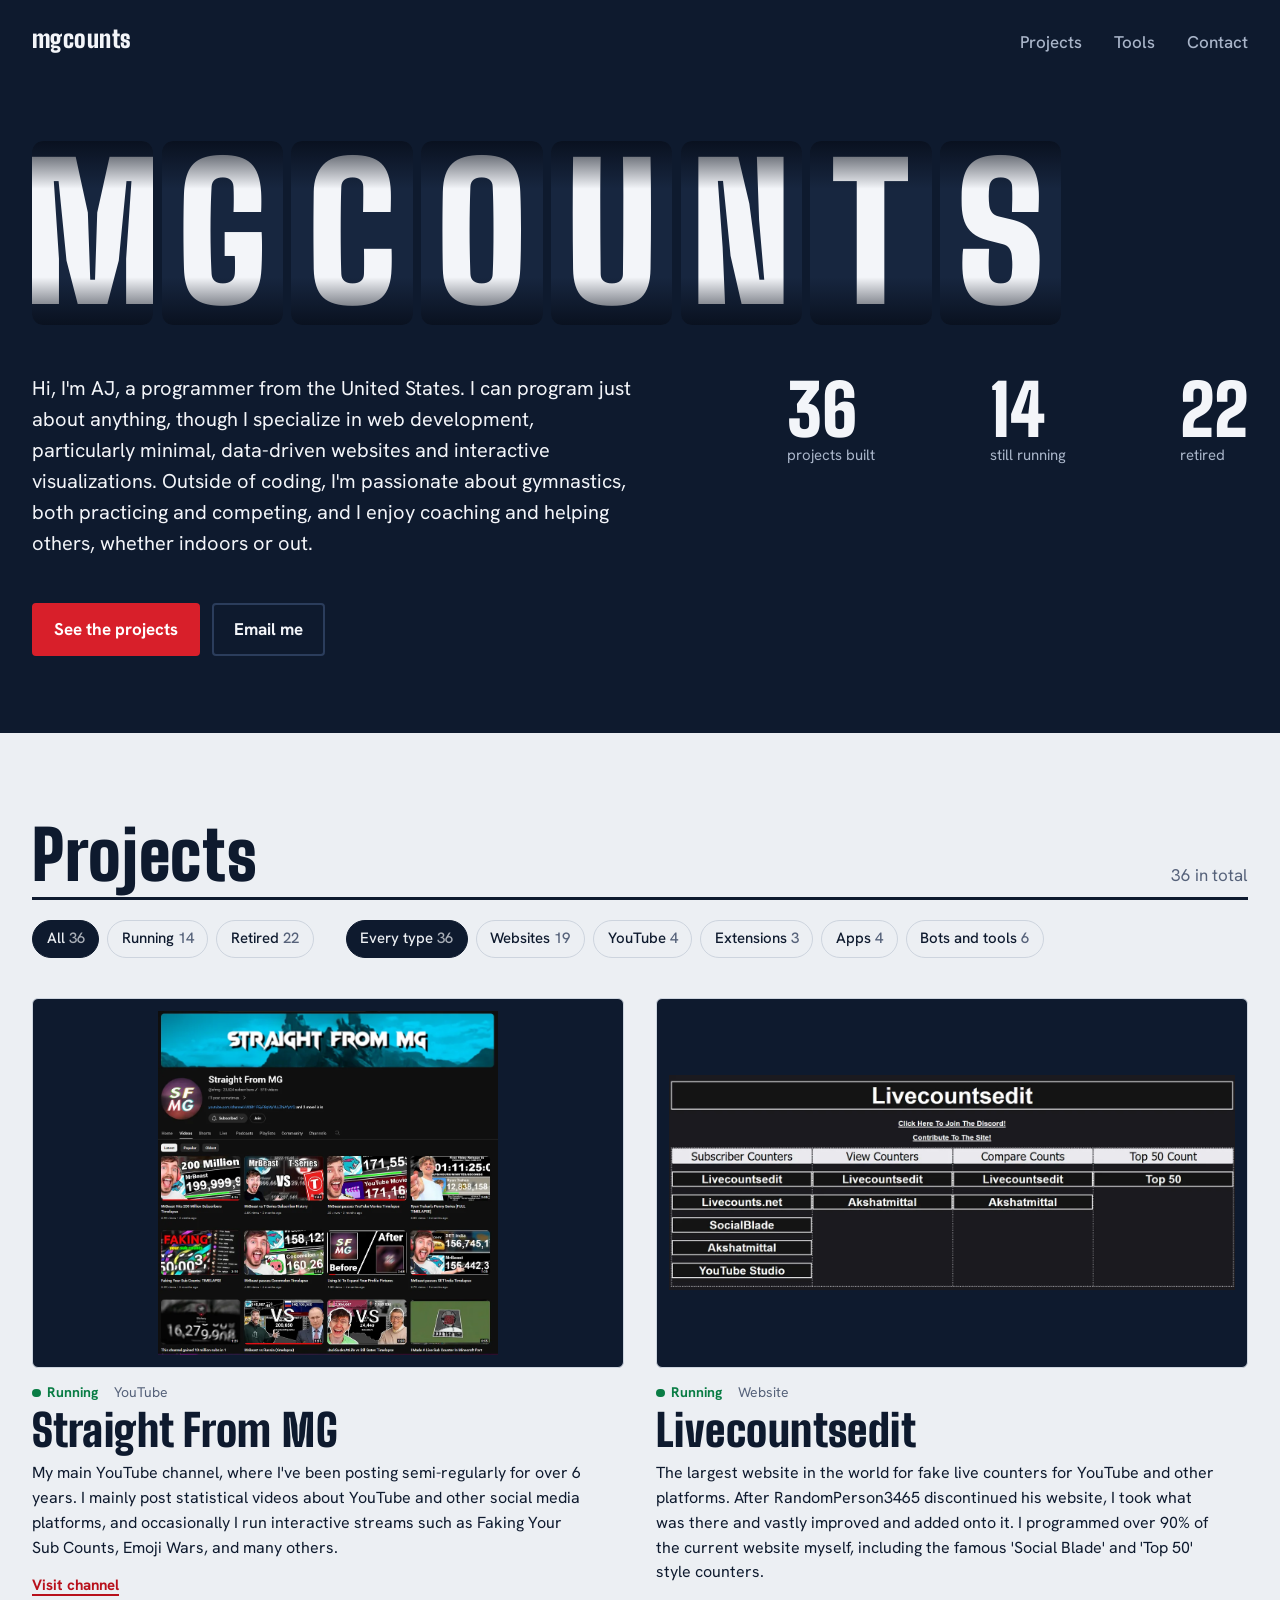
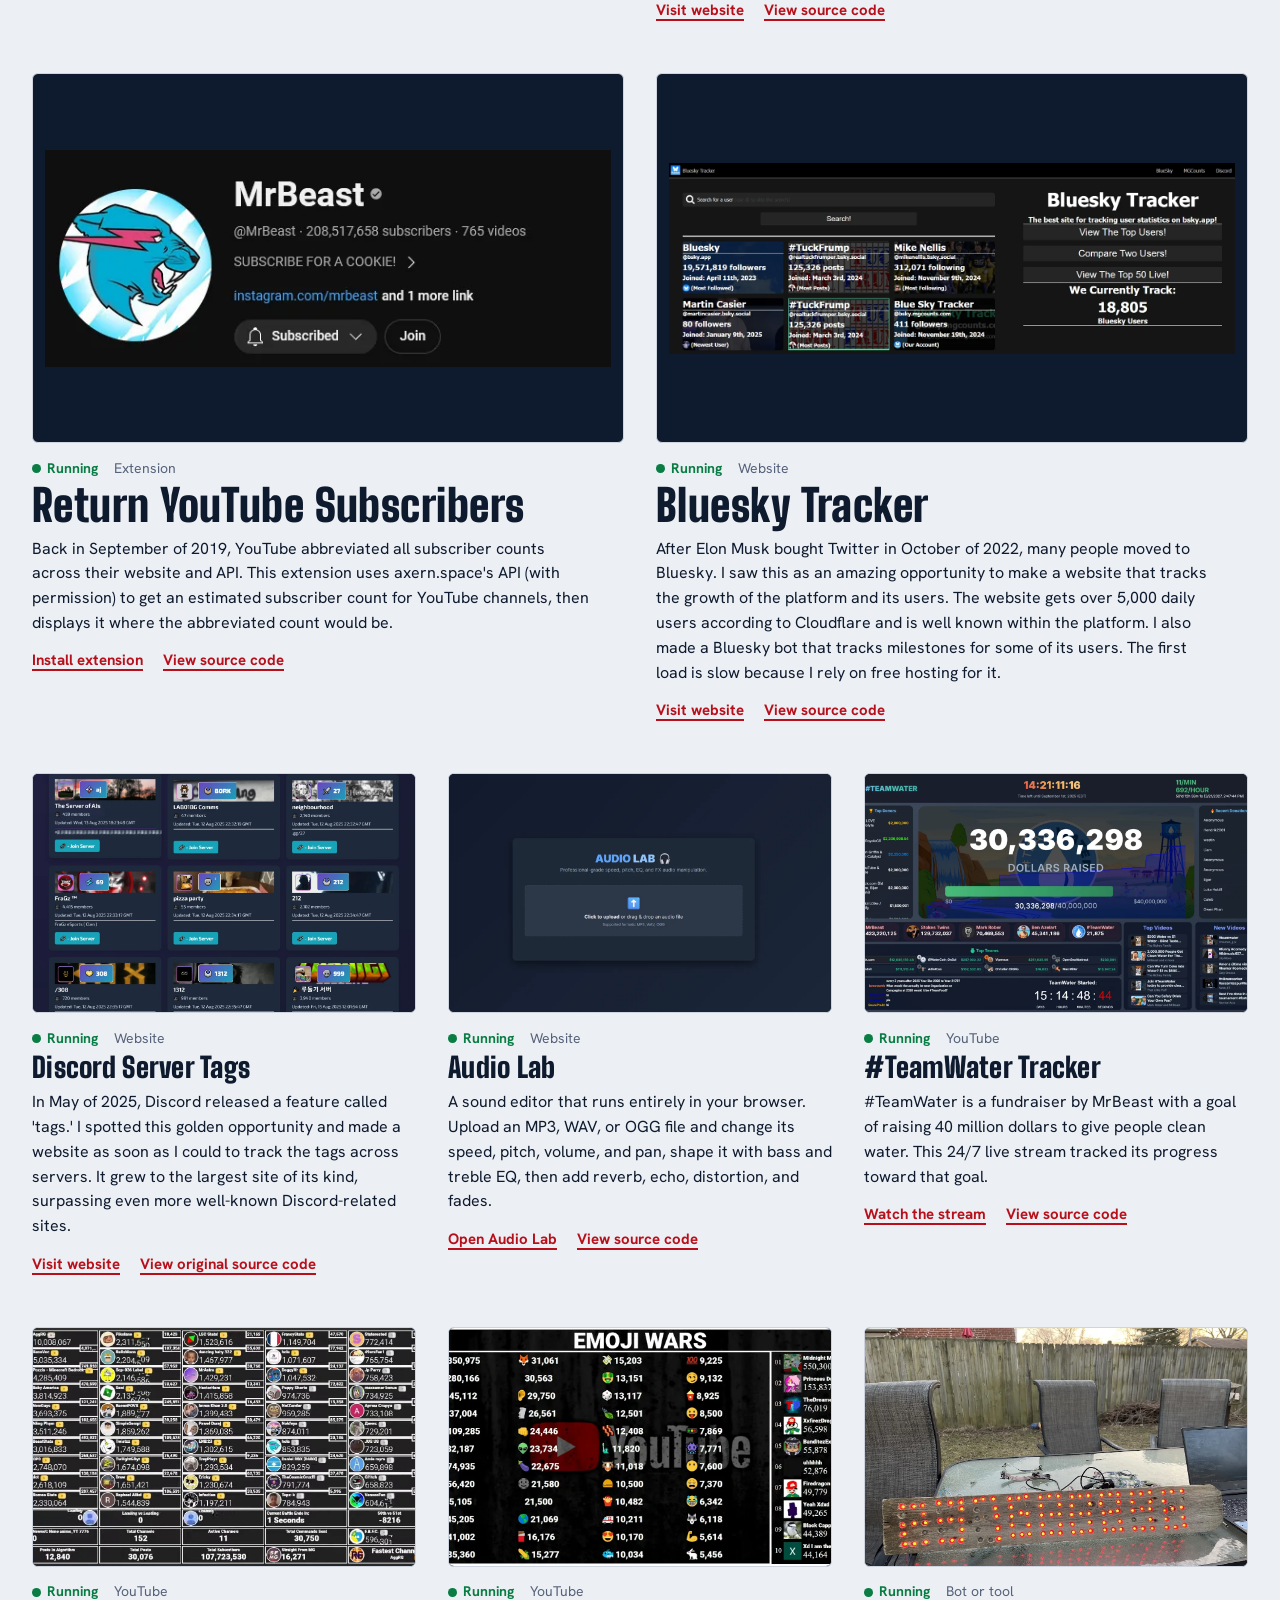
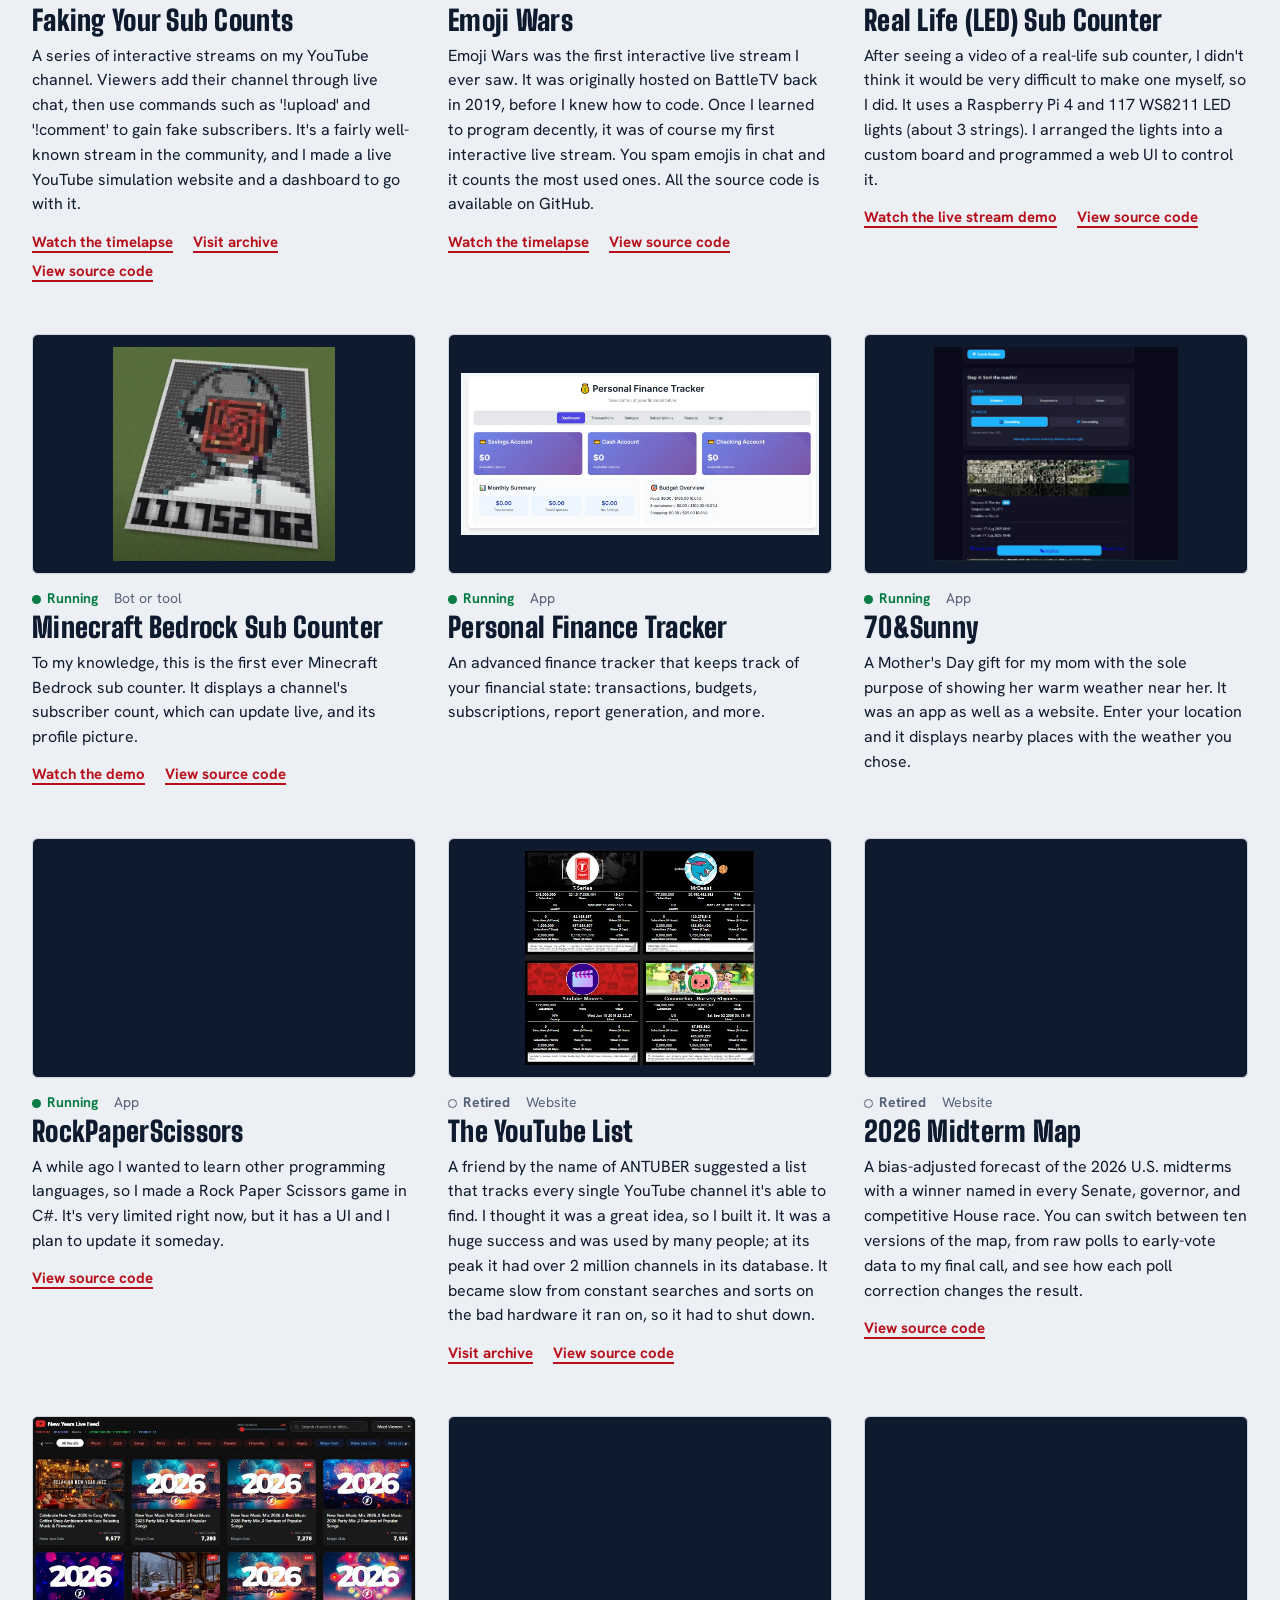
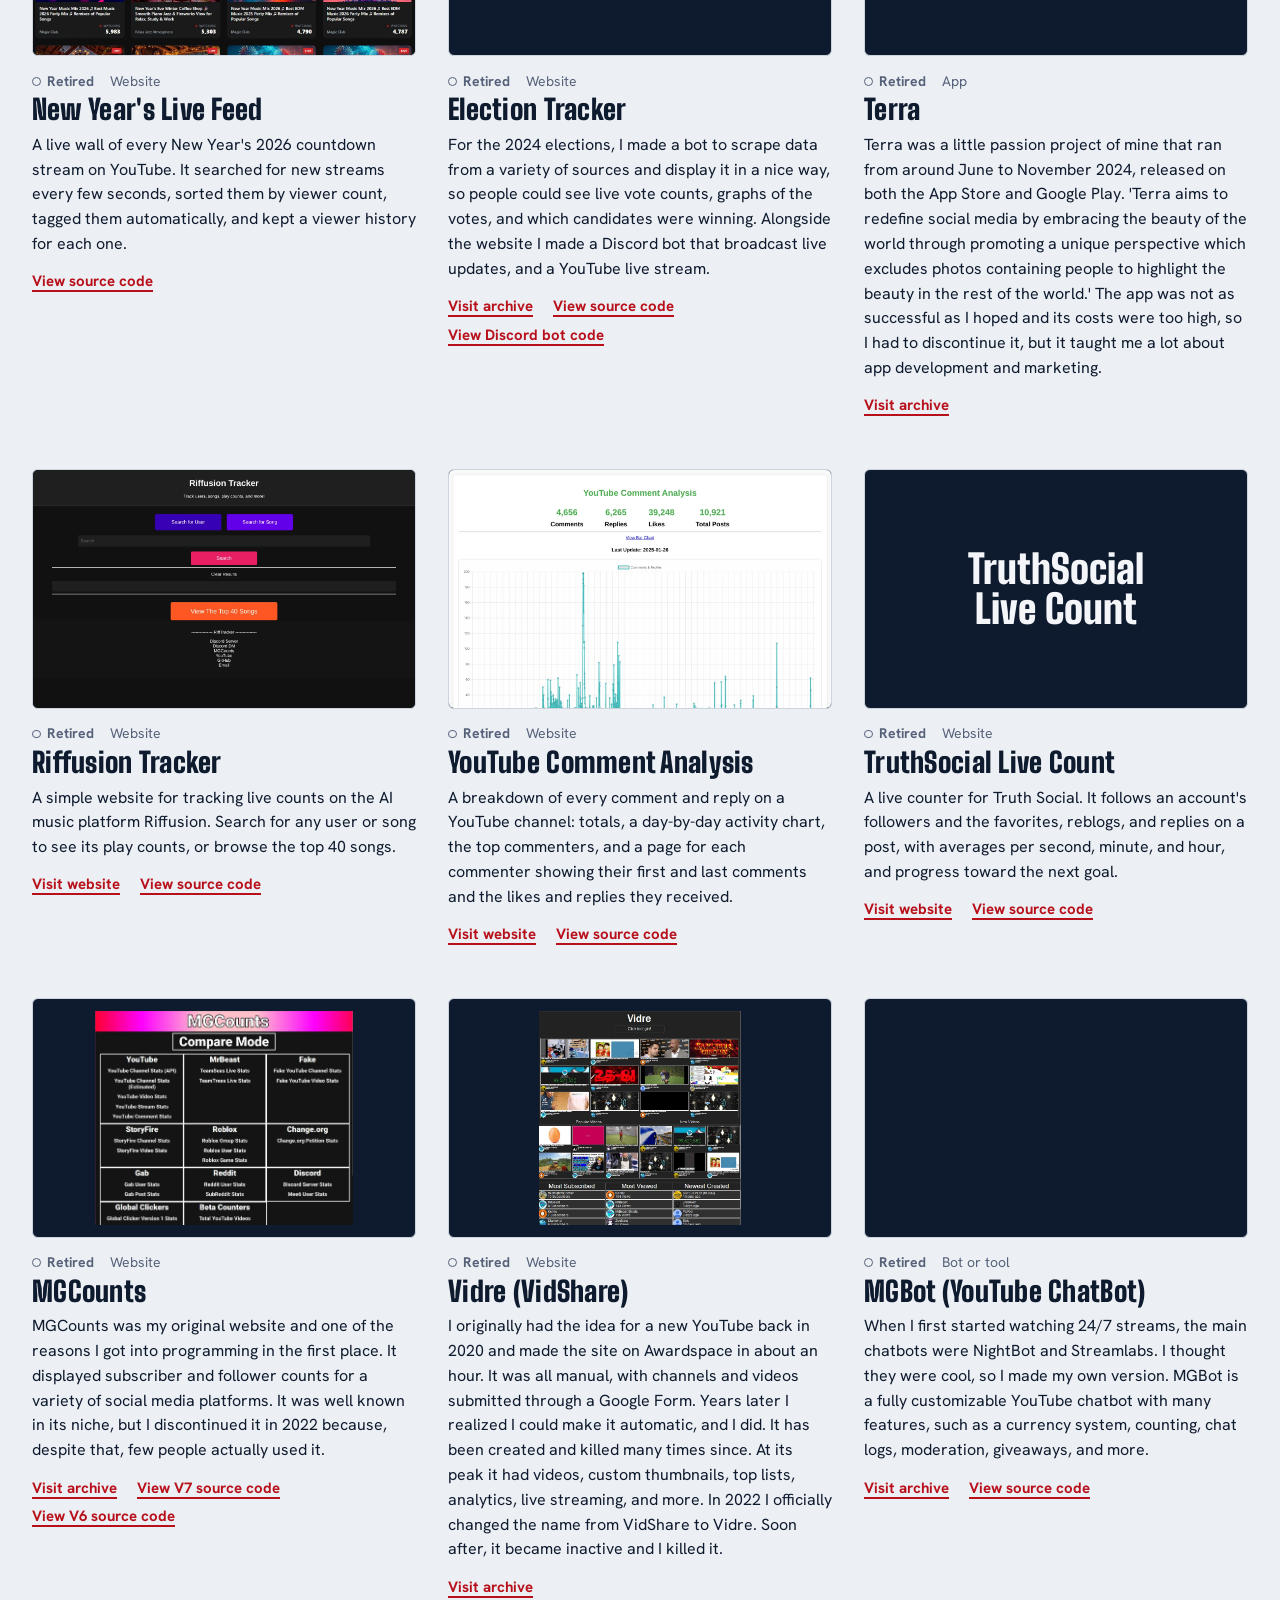
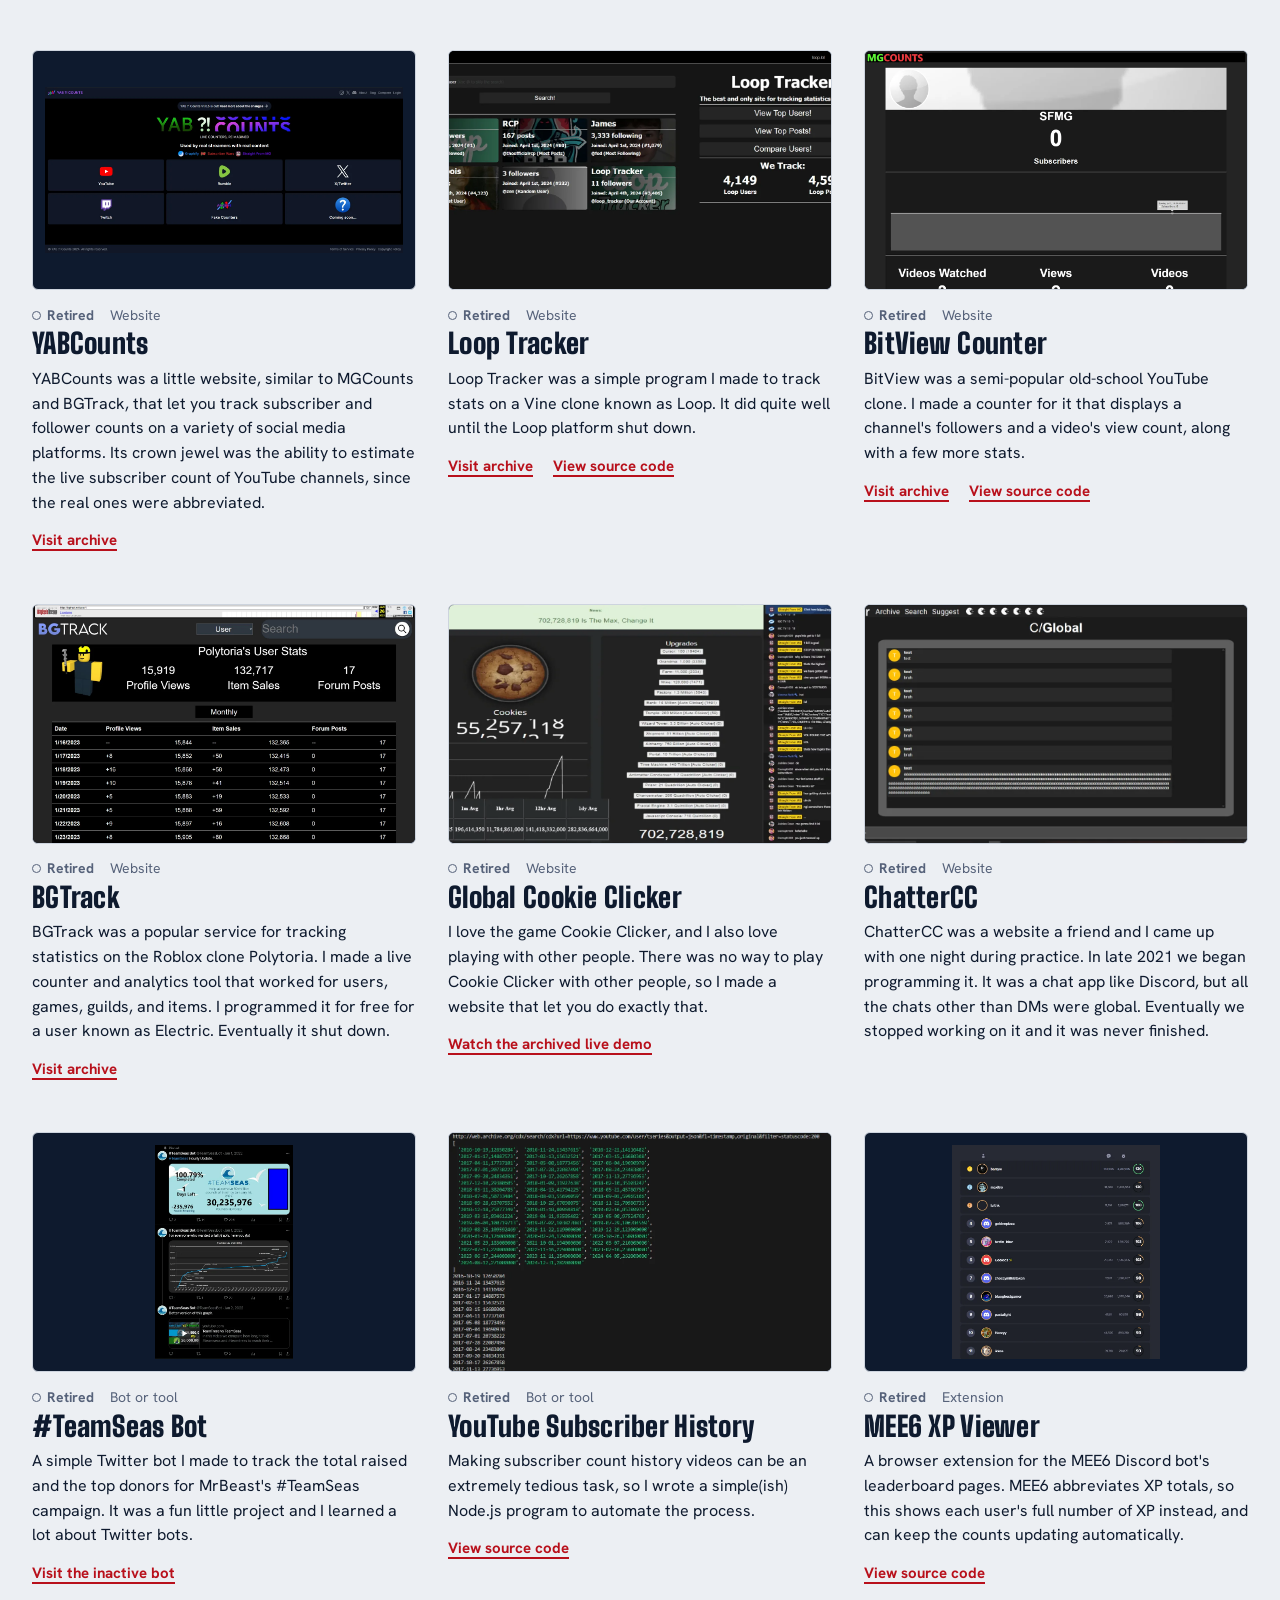
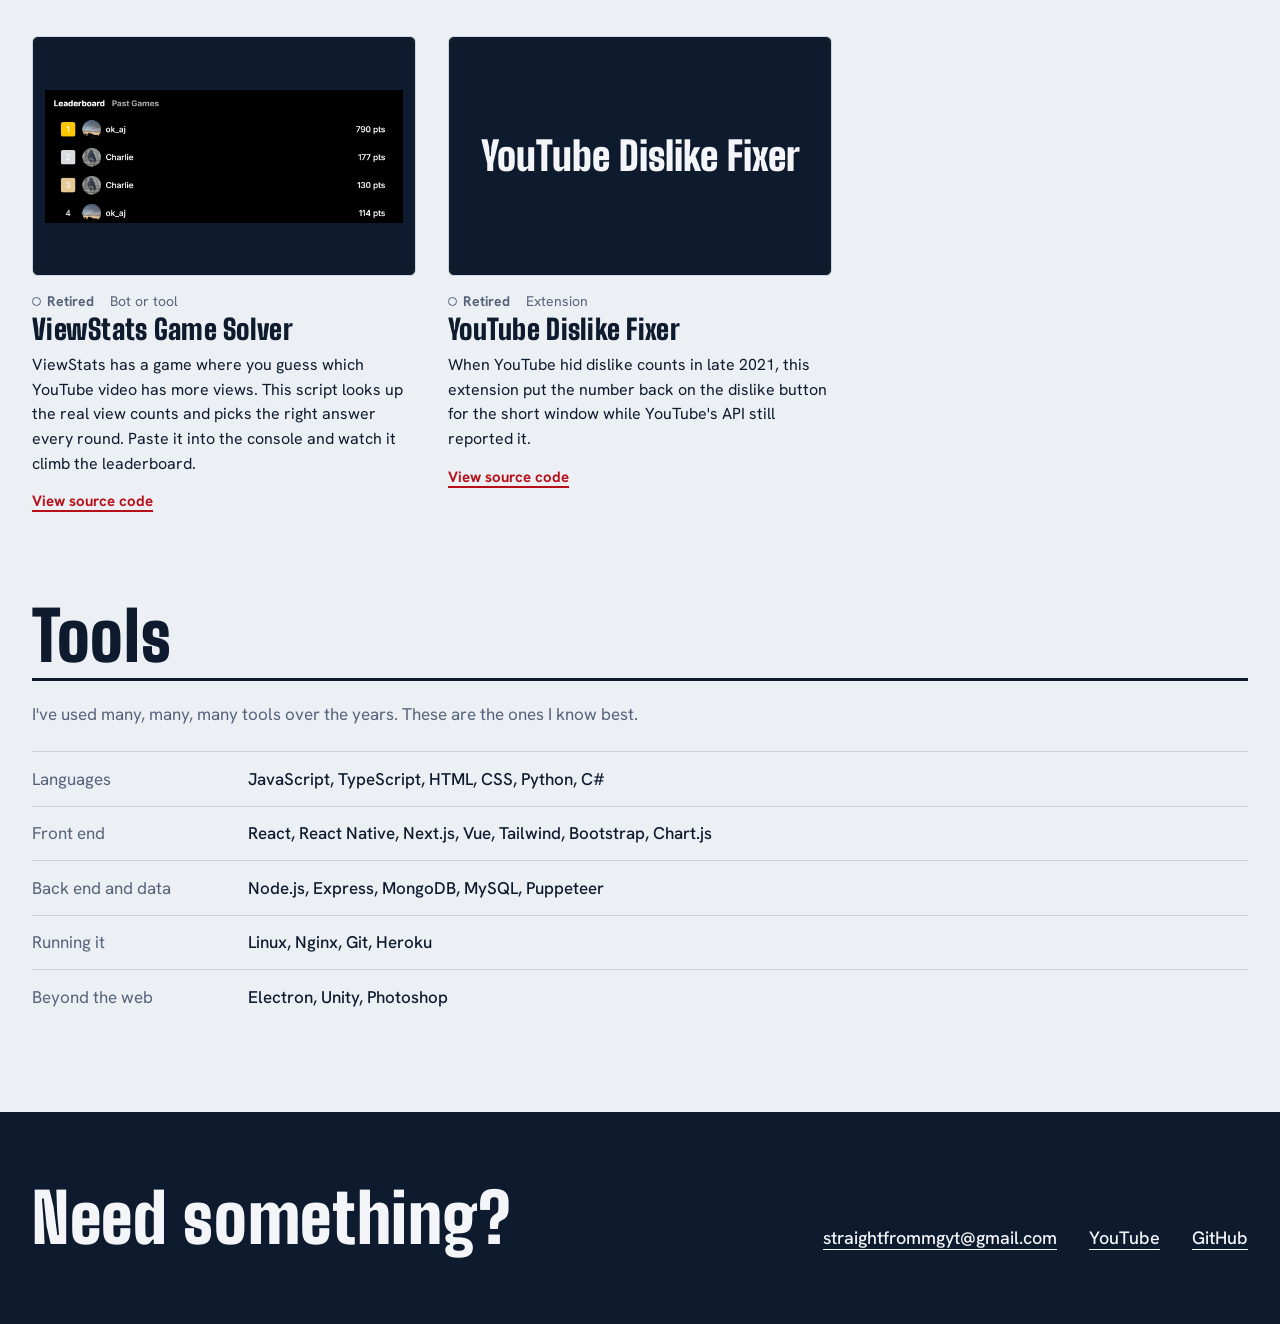
==== commit 6b0bd41c: "Rename stylesheet and script so browsers stop using cached old copies The redesign reused the names " ====
--- a/index.html
+++ b/index.html
@@ -15,7 +15,7 @@
     <link rel="preconnect" href="https://fonts.googleapis.com">
     <link rel="preconnect" href="https://fonts.gstatic.com" crossorigin>
     <link href="https://fonts.googleapis.com/css2?family=Big+Shoulders+Display:wght@700;900&family=Hanken+Grotesk:wght@400;500;700&display=swap" rel="stylesheet">
-    <link rel="stylesheet" href="styles.css">
+    <link rel="stylesheet" href="site.css">
 </head>
 
 <body>
@@ -135,7 +135,7 @@
     </dialog>
 
     <script src="projects.js"></script>
-    <script src="script.js"></script>
+    <script src="site.js"></script>
 </body>
 
 </html>
--- a/site.css
+++ b/site.css
@@ -0,0 +1,662 @@
+:root {
+    --paper: #eceff3;
+    --surface: #ffffff;
+    --ink: #0e1a2e;
+    --muted: #56627a;
+    --line: #cdd4de;
+    --red: #d81f2a;
+    --red-ink: #b8101b;
+    --live: #0a7d45;
+
+    /* The scoreboard panels stay dark in both themes. */
+    --board: #0e1a2e;
+    --board-cell: #17263f;
+    --board-line: #2b3d5c;
+    --board-ink: #f3f5f9;
+    --board-muted: #a9b5c9;
+
+    --display: "Big Shoulders Display", "Arial Narrow", "Helvetica Neue", sans-serif;
+    --body: "Hanken Grotesk", system-ui, -apple-system, "Segoe UI", sans-serif;
+}
+
+@media (prefers-color-scheme: dark) {
+    :root {
+        --paper: #131f35;
+        --surface: #1b2a45;
+        --ink: #eef1f6;
+        --muted: #a9b5c9;
+        --line: #32435f;
+        --red: #ff5a5f;
+        --red-ink: #ff7f83;
+        --live: #4fd08b;
+        --board: #0a1323;
+    }
+}
+
+*,
+*::before,
+*::after {
+    box-sizing: border-box;
+}
+
+html {
+    scroll-behavior: smooth;
+    -webkit-text-size-adjust: 100%;
+}
+
+body {
+    margin: 0;
+    background: var(--paper);
+    color: var(--ink);
+    font-family: var(--body);
+    font-size: 1.0625rem;
+    line-height: 1.55;
+}
+
+a {
+    color: inherit;
+}
+
+:focus-visible {
+    outline: 3px solid var(--red);
+    outline-offset: 3px;
+    border-radius: 2px;
+}
+
+.board :focus-visible {
+    outline-color: #fff;
+}
+
+.wrap {
+    width: min(100% - 2rem, 76rem);
+    margin-inline: auto;
+}
+
+.sr-only {
+    position: absolute;
+    width: 1px;
+    height: 1px;
+    overflow: hidden;
+    clip-path: inset(50%);
+    white-space: nowrap;
+}
+
+.skip {
+    position: absolute;
+    left: 1rem;
+    top: -4rem;
+    z-index: 10;
+    padding: 0.5rem 1rem;
+    background: #fff;
+    color: #0e1a2e;
+    font-weight: 700;
+}
+
+.skip:focus {
+    top: 1rem;
+}
+
+/* ---------- Scoreboard header ---------- */
+
+.board {
+    background: var(--board);
+    color: var(--board-ink);
+}
+
+.topbar {
+    display: flex;
+    align-items: baseline;
+    justify-content: space-between;
+    gap: 1rem;
+    padding-block: 1.25rem;
+}
+
+.brand {
+    font-family: var(--display);
+    font-weight: 900;
+    font-size: 1.5rem;
+    letter-spacing: 0.02em;
+    text-decoration: none;
+}
+
+.topbar ul {
+    display: flex;
+    gap: clamp(1rem, 3vw, 2rem);
+    margin: 0;
+    padding: 0;
+    list-style: none;
+}
+
+.topbar ul a {
+    color: var(--board-muted);
+    text-decoration: none;
+    font-weight: 500;
+}
+
+.topbar ul a:hover {
+    color: #fff;
+    text-decoration: underline;
+    text-underline-offset: 0.3em;
+}
+
+.hero {
+    padding-block: clamp(1.5rem, 5vw, 4rem) clamp(2.5rem, 6vw, 5rem);
+}
+
+/* One cell per letter. The row is sized for an 8-letter name; longer
+   names shrink to fit the width, so nothing below it moves. */
+.odometer {
+    --cells: 8;
+    --fit: calc((100vw - 2rem) / 0.71);
+    --max: min(11.5rem, var(--fit) / 8);
+    --size: min(var(--max), min(76rem / 0.71, var(--fit)) / var(--cells));
+    display: flex;
+    align-items: flex-end;
+    gap: calc(var(--size) * 0.045);
+    height: var(--max);
+    font-family: var(--display);
+    font-weight: 900;
+    line-height: 1;
+}
+
+.cell {
+    position: relative;
+    flex: 0 0 calc(var(--size) * 0.66);
+    height: var(--size);
+    overflow: hidden;
+    border-radius: calc(var(--size) * 0.06);
+    background: var(--board-cell);
+    font-size: var(--size);
+}
+
+/* The curve of the drum: darker at the top and bottom edges. */
+.cell::after {
+    content: "";
+    position: absolute;
+    inset: 0;
+    background: linear-gradient(#060c18cc, #060c1800 26%, #060c1800 74%, #060c18cc);
+    pointer-events: none;
+}
+
+.reel {
+    display: block;
+    transition-property: transform;
+    transition-timing-function: cubic-bezier(0.2, 0.75, 0.25, 1);
+}
+
+.reel span {
+    display: flex;
+    align-items: center;
+    justify-content: center;
+    height: 1em;
+}
+
+.hero-body {
+    display: grid;
+    grid-template-columns: minmax(0, 1.5fr) minmax(0, 1fr);
+    gap: clamp(1.5rem, 5vw, 5rem);
+    align-items: start;
+    margin-top: clamp(1.75rem, 4vw, 3rem);
+}
+
+.intro {
+    margin: 0;
+    max-width: 38rem;
+    font-size: clamp(1.0625rem, 0.95rem + 0.5vw, 1.25rem);
+    color: var(--board-ink);
+}
+
+.tally {
+    display: grid;
+    grid-template-columns: repeat(3, auto);
+    justify-content: space-between;
+    gap: 1rem;
+    margin: 0;
+    padding-top: 0.25rem;
+}
+
+.tally div {
+    display: flex;
+    flex-direction: column;
+}
+
+.tally dd {
+    margin: 0;
+    font-family: var(--display);
+    font-weight: 900;
+    font-size: clamp(2.75rem, 2rem + 3vw, 4.5rem);
+    line-height: 0.95;
+    font-variant-numeric: tabular-nums;
+}
+
+.tally dt {
+    color: var(--board-muted);
+    font-size: 0.9375rem;
+}
+
+.hero-links {
+    display: flex;
+    flex-wrap: wrap;
+    gap: 0.75rem;
+    margin: clamp(1.75rem, 4vw, 2.75rem) 0 0;
+}
+
+.hero-links a {
+    padding: 0.7rem 1.25rem;
+    border: 2px solid var(--board-line);
+    border-radius: 4px;
+    font-weight: 700;
+    text-decoration: none;
+}
+
+.hero-links a:hover {
+    border-color: #fff;
+}
+
+.hero-links .solid {
+    background: #d81f2a;
+    border-color: #d81f2a;
+    color: #fff;
+}
+
+.hero-links .solid:hover {
+    background: #b8101b;
+    border-color: #b8101b;
+}
+
+/* ---------- Sections ---------- */
+
+main > section {
+    padding-block: clamp(3rem, 7vw, 5.5rem) 0;
+}
+
+main > section:last-child {
+    padding-bottom: clamp(3rem, 7vw, 5.5rem);
+}
+
+.section-head {
+    display: flex;
+    align-items: baseline;
+    justify-content: space-between;
+    gap: 1rem;
+    border-bottom: 3px solid var(--ink);
+    padding-bottom: 0.5rem;
+}
+
+h2 {
+    margin: 0;
+    font-family: var(--display);
+    font-weight: 900;
+    font-size: clamp(2.5rem, 2rem + 3vw, 4.25rem);
+    line-height: 1;
+    letter-spacing: 0.01em;
+}
+
+#result-count {
+    margin: 0;
+    color: var(--muted);
+    font-variant-numeric: tabular-nums;
+}
+
+/* ---------- Filters ---------- */
+
+.filters {
+    display: flex;
+    flex-wrap: wrap;
+    gap: 0.75rem 2rem;
+    margin-block: 1.25rem 2.5rem;
+}
+
+.chips {
+    display: flex;
+    flex-wrap: wrap;
+    gap: 0.5rem;
+}
+
+.chip {
+    padding: 0.4rem 0.85rem;
+    border: 1.5px solid var(--line);
+    border-radius: 999px;
+    background: transparent;
+    color: var(--ink);
+    font: inherit;
+    font-size: 0.9375rem;
+    font-weight: 500;
+    cursor: pointer;
+}
+
+.chip:hover {
+    border-color: var(--ink);
+}
+
+.chip .n {
+    color: var(--muted);
+    font-variant-numeric: tabular-nums;
+}
+
+.chip[aria-pressed="true"] {
+    background: var(--ink);
+    border-color: var(--ink);
+    color: var(--paper);
+}
+
+.chip[aria-pressed="true"] .n {
+    color: inherit;
+    opacity: 0.7;
+}
+
+/* ---------- Project grid ---------- */
+
+.grid {
+    display: grid;
+    grid-template-columns: repeat(6, minmax(0, 1fr));
+    gap: clamp(2.5rem, 4vw, 3.5rem) clamp(1.25rem, 2.5vw, 2.25rem);
+}
+
+.card {
+    grid-column: span 2;
+    display: flex;
+    flex-direction: column;
+    min-width: 0;
+}
+
+.card.featured {
+    grid-column: span 3;
+}
+
+.card[hidden] {
+    display: none;
+}
+
+.frame {
+    position: relative;
+    display: block;
+    width: 100%;
+    aspect-ratio: 16 / 10;
+    padding: 0;
+    overflow: hidden;
+    border: 1px solid var(--line);
+    border-radius: 6px;
+    background: var(--board);
+    cursor: zoom-in;
+}
+
+.frame img {
+    position: absolute;
+    inset: 0;
+    width: 100%;
+    height: 100%;
+    object-fit: cover;
+    object-position: top center;
+}
+
+.frame.whole img {
+    object-fit: contain;
+    object-position: center;
+    padding: 0.75rem;
+}
+
+button.frame:hover {
+    border-color: var(--ink);
+}
+
+.placeholder {
+    display: grid;
+    place-items: center;
+    padding: 1.5rem;
+    cursor: default;
+    color: var(--board-ink);
+    font-family: var(--display);
+    font-weight: 900;
+    font-size: clamp(1.75rem, 1.2rem + 1.6vw, 2.75rem);
+    line-height: 1;
+    text-align: center;
+    text-wrap: balance;
+}
+
+.meta {
+    display: flex;
+    flex-wrap: wrap;
+    gap: 0.25rem 1rem;
+    margin: 0.9rem 0 0;
+    font-size: 0.875rem;
+    color: var(--muted);
+}
+
+.status {
+    display: inline-flex;
+    align-items: center;
+    gap: 0.4rem;
+    font-weight: 700;
+}
+
+.status::before {
+    content: "";
+    width: 0.55rem;
+    height: 0.55rem;
+    border-radius: 50%;
+    background: currentColor;
+}
+
+.status.on {
+    color: var(--live);
+}
+
+.status.off::before {
+    background: transparent;
+    border: 1.5px solid currentColor;
+}
+
+.card h3 {
+    margin: 0.2rem 0 0;
+    font-family: var(--display);
+    font-weight: 900;
+    font-size: 1.75rem;
+    line-height: 1.05;
+    letter-spacing: 0.01em;
+    text-wrap: balance;
+}
+
+.card.featured h3 {
+    font-size: clamp(2rem, 1.5rem + 1.6vw, 2.75rem);
+}
+
+.text {
+    margin: 0.5rem 0 0;
+    font-size: 1rem;
+    max-width: 62ch;
+}
+
+.links {
+    display: flex;
+    flex-wrap: wrap;
+    gap: 0.35rem 1.25rem;
+    margin: 0.85rem 0 0;
+    font-weight: 700;
+    font-size: 0.9375rem;
+}
+
+.links a {
+    color: var(--red-ink);
+    text-decoration: underline;
+    text-decoration-thickness: 1.5px;
+    text-underline-offset: 0.25em;
+}
+
+.links a:hover {
+    color: var(--ink);
+}
+
+.empty {
+    margin: 0;
+    color: var(--muted);
+}
+
+.empty button {
+    border: 0;
+    padding: 0;
+    background: none;
+    color: var(--red-ink);
+    font: inherit;
+    font-weight: 700;
+    text-decoration: underline;
+    cursor: pointer;
+}
+
+/* ---------- Tools ---------- */
+
+.lede {
+    margin: 1.25rem 0 0;
+    max-width: 40rem;
+    color: var(--muted);
+}
+
+.tools {
+    margin: 1.5rem 0 0;
+}
+
+.tools div {
+    display: grid;
+    grid-template-columns: 12rem minmax(0, 1fr);
+    gap: 0.25rem 1.5rem;
+    padding-block: 0.85rem;
+    border-top: 1px solid var(--line);
+}
+
+.tools dt {
+    color: var(--muted);
+}
+
+.tools dd {
+    margin: 0;
+    font-weight: 500;
+}
+
+/* ---------- Contact ---------- */
+
+.contact {
+    display: flex;
+    flex-wrap: wrap;
+    align-items: baseline;
+    justify-content: space-between;
+    gap: 1.25rem 3rem;
+    padding-block: clamp(2.5rem, 6vw, 4.5rem);
+}
+
+.contact ul {
+    display: flex;
+    flex-wrap: wrap;
+    gap: 0.5rem 2rem;
+    margin: 0;
+    padding: 0;
+    list-style: none;
+    font-size: 1.125rem;
+    font-weight: 500;
+}
+
+.contact a {
+    text-underline-offset: 0.3em;
+    overflow-wrap: anywhere;
+}
+
+.contact a:hover {
+    color: #ff8a8e;
+}
+
+/* ---------- Picture viewer ---------- */
+
+dialog {
+    width: min(100% - 2rem, 80rem);
+    max-height: calc(100dvh - 2rem);
+    padding: 1rem;
+    border: 0;
+    border-radius: 8px;
+    background: var(--board);
+    color: var(--board-ink);
+}
+
+dialog::backdrop {
+    background: #060c18d9;
+}
+
+dialog form {
+    display: flex;
+    justify-content: flex-end;
+    margin-bottom: 0.75rem;
+}
+
+dialog .close {
+    padding: 0.4rem 0.9rem;
+    border: 1.5px solid var(--board-line);
+    border-radius: 4px;
+    background: transparent;
+    color: inherit;
+    font: inherit;
+    font-weight: 700;
+    cursor: pointer;
+}
+
+dialog .close:hover {
+    border-color: #fff;
+}
+
+dialog img {
+    display: block;
+    max-width: 100%;
+    max-height: calc(100dvh - 9rem);
+    width: auto;
+    height: auto;
+    margin-inline: auto;
+    border-radius: 4px;
+}
+
+dialog p {
+    margin: 0.75rem 0 0;
+    text-align: center;
+    color: var(--board-muted);
+}
+
+/* ---------- Smaller screens ---------- */
+
+@media (max-width: 62rem) {
+    .card,
+    .card.featured {
+        grid-column: span 3;
+    }
+}
+
+@media (max-width: 48rem) {
+    .hero-body {
+        grid-template-columns: 1fr;
+    }
+
+    .tally {
+        justify-content: start;
+        gap: 2rem;
+    }
+}
+
+@media (max-width: 38rem) {
+    .card,
+    .card.featured {
+        grid-column: span 6;
+    }
+
+    .tools div {
+        grid-template-columns: 1fr;
+    }
+
+    .topbar ul {
+        font-size: 0.9375rem;
+    }
+}
+
+@media (prefers-reduced-motion: reduce) {
+    html {
+        scroll-behavior: auto;
+    }
+
+    .reel {
+        transition: none;
+    }
+}
